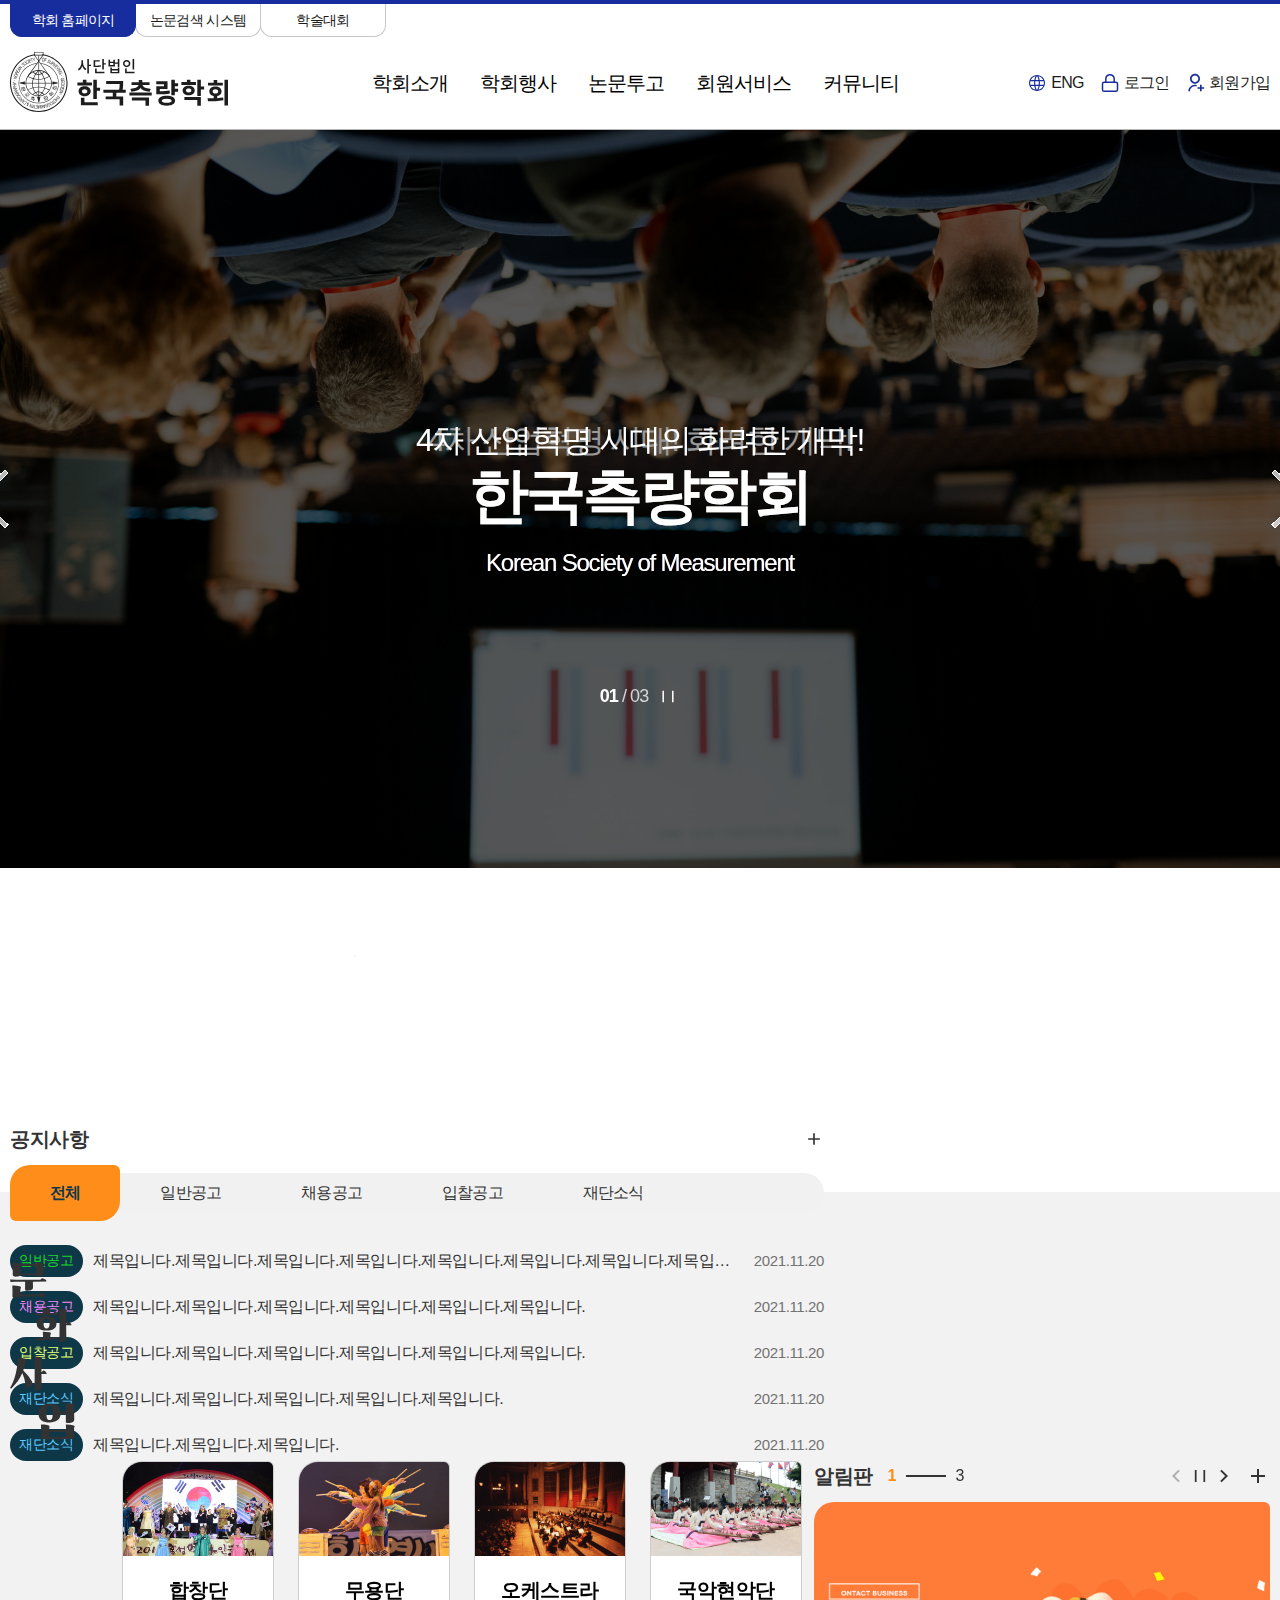
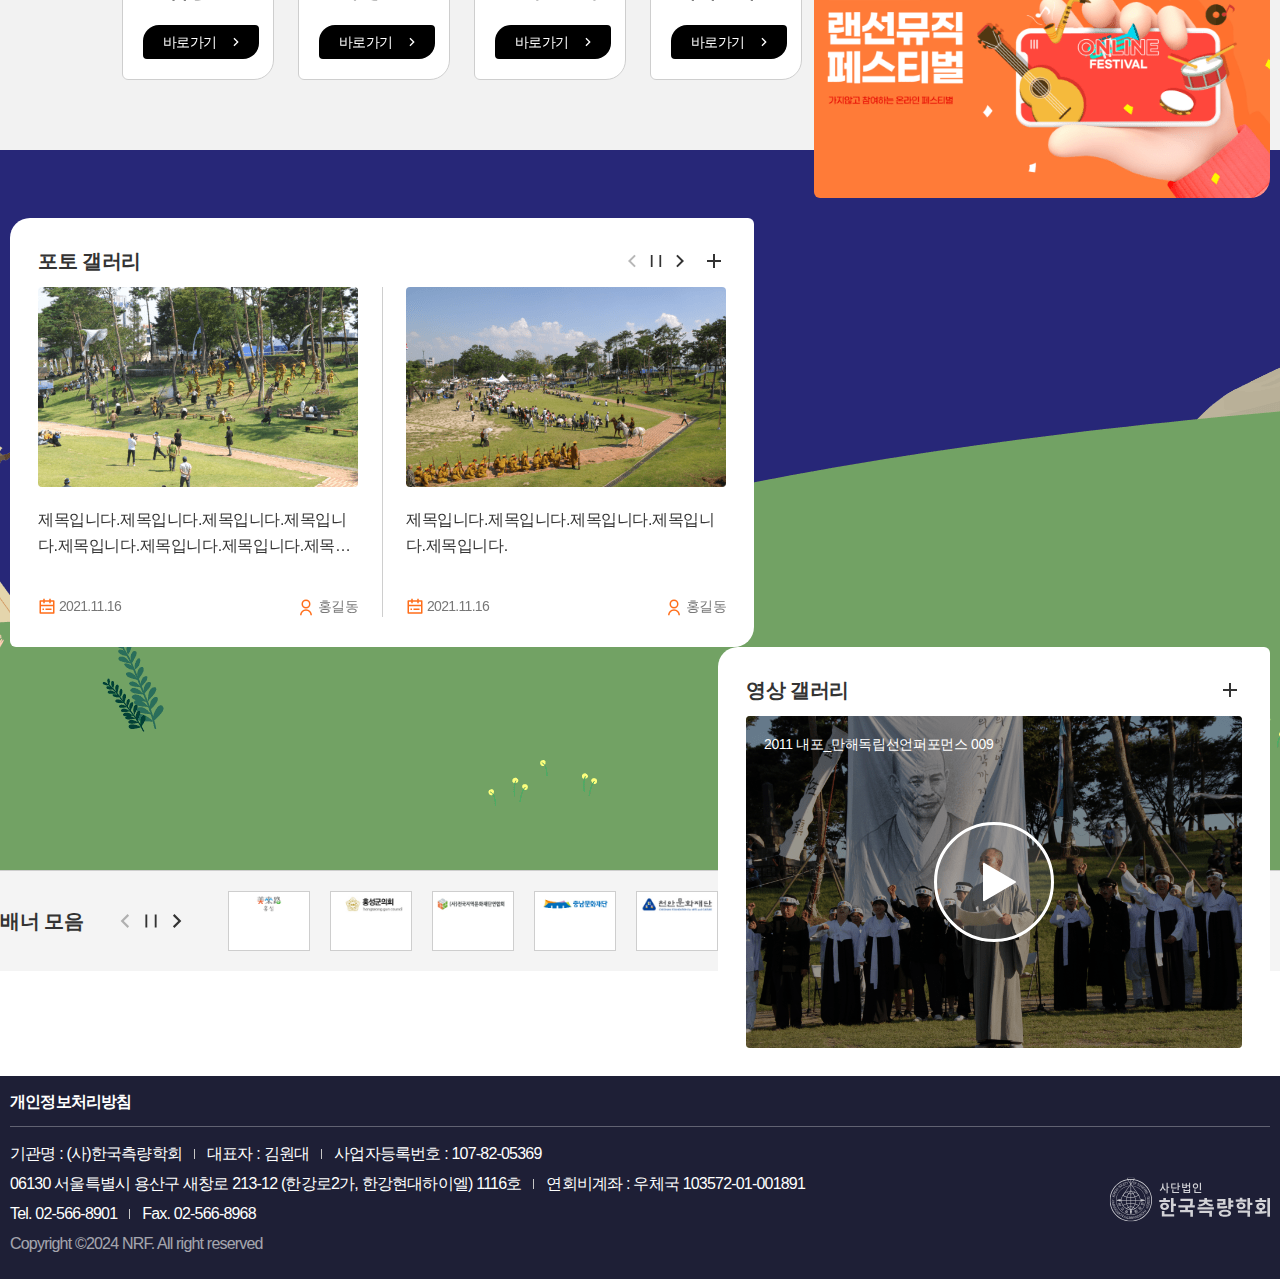
==== html/index.html @ 06ded58b "자택 업로드" ====
<!DOCTYPE html>
<html lang="ko">
  <head>
    <title>한국측량학회</title>
    <meta charset="UTF-8" />
    <meta name="viewport" content="width=device-width,initial-scale=1.0,minimum-scale=1.0,maximum-scale=1.0,user-scalable=yes" />
    <meta name="format-detection" content="telephone=no" />

    <link type="text/css" rel="stylesheet" href="../css/swiper.min.css" />
    <link type="text/css" rel="stylesheet" href="../css/style.css" />
    <!-- 공통 -->
    <link type="text/css" rel="stylesheet" href="../css/main.css" />

    <script src="../js/jquery-1.12.4.min.js"></script>
    <script src="../js/swiper.min.js"></script>
    <script src="../js/design.js"></script>
    <!-- 공통 -->
    <script src="../js/main.js"></script>
  </head>

  <body>
    <!-- 메인 공지팝업 -->
    <a href="#maNoticePop" data-tooltip="maNoticePop" aria-hidden="true" class="btn_view_pop">공지팝업 보기</a>
    <div class="main_notice_pop" id="maNoticePop" tabindex="0" data-tooltip-con="maNoticePop" data-focus="maNoticePop" data-focus-prev="maNoticePop-close">
      <!-- <div class="mask tooltip-close"></div> -->
      <div class="pop_con">
        <div class="img"><img src="../images/img_noimage.png" alt="이미지 없음" /></div>
        <div class="btns">
          <button class="btn_invisible"><span>오늘하루 보지 않기</span></button>
          <button class="btn_close tooltip-close" data-focus="maNoticePop-close" data-focus-next="maNoticePop"><span>닫기</span></button>
        </div>
      </div>
    </div>
    <script>
      $(function () {
        // $("[data-tooltip='maNoticePop']").click();

        $(".main_notice_pop .tooltip-close").on("click", function () {
          $(".btn_view_pop").remove(); //팝업 닫을시 class="btn_view_pop" 해당태그도 삭제
        });
      });
    </script>
    <!--// 메인 공지팝업 -->

    <!-- skip nav -->
    <div id="skip_nav">
      <ul>
        <li><a href="#container" onclick="document.getElementById('container').tabIndex = -1;document.getElementById('container').focus();return false;">본문 바로가기</a></li>
        <li><a href="#gnb" class="pc_allmenu" onclick="document.getElementById('gnb').tabIndex = -1;document.getElementById('gnb').focus();return false;">주메뉴 바로가기</a></li>
      </ul>
    </div>
    <!--// skip nav -->

    <div id="wrap">
      <!-- head -->
      <header id="header">
        <div class="head_top">
          <div class="inner_center">
            <ul class="head_family">
              <li><a href="#" class="active">학회 홈페이지</a></li>
              <li><a href="#">논문검색 시스템</a></li>
              <li><a href="#">학술대회</a></li>
            </ul>
          </div>
        </div>

        <div class="head_con">
          <div class="inner_center">
            <h1 class="logo"><a href="#">한국측량학회</a></h1>

            <div class="head_gnb">
              <ul class="gnb" id="gnb">
                <li>
                  <a href="#"><span>학회소개</span></a>
                  <div class="depth_box">
                    <div class="depth_tit">
                      <h2 class="tit">학회소개</h2>
                    </div>
                    <ul class="depth">
                      <li><a href="#">학회장 인사말</a></li>
                      <li><a href="#">설립취지</a></li>
                      <li><a href="#">역대회장</a></li>
                      <li><a href="#">학회연혁</a></li>
                      <li><a href="#">조직도</a></li>
                      <li><a href="#">임원안내</a></li>
                      <li><a href="#">학회정관</a></li>
                      <li><a href="#">CI소개</a></li>
                      <li><a href="#">사무국 안내</a></li>
                    </ul>
                  </div>
                </li>
                <li>
                  <a href="#"><span>학회행사</span></a>
                  <div class="depth_box">
                    <div class="depth_tit">
                      <h2 class="tit">학회행사</h2>
                    </div>
                    <ul class="depth">
                      <li><a href="#">학술대회(춘/추)</a></li>
                      <li><a href="#">국제학술대회</a></li>
                      <li><a href="#">캡스톤디자인</a></li>
                      <li><a href="#">심포지엄&워크숍</a></li>
                      <li><a href="#">학생직무체험</a></li>
                    </ul>
                  </div>
                </li>
                <li>
                  <a href="#"><span>논문투고</span></a>
                  <div class="depth_box">
                    <div class="depth_tit">
                      <h2 class="tit">논문투고</h2>
                    </div>
                    <ul class="depth">
                      <li><a href="#">한국측량학회지</a></li>
                      <li><a href="#">연구윤리규정위반신고</a></li>
                      <li><a href="#">투고/심사/윤리규정</a></li>
                      <li><a href="#">논문편집위원회</a></li>
                      <li><a href="#">양식자료실</a></li>
                      <li><a href="#">논문검색</a></li>
                    </ul>
                  </div>
                </li>
                <li>
                  <a href="#"><span>회원서비스</span></a>
                  <div class="depth_box">
                    <div class="depth_tit">
                      <h2 class="tit">회원서비스</h2>
                    </div>
                    <ul class="depth">
                      <li><a href="#">회원가입안내</a></li>
                      <li><a href="#">회원가입</a></li>
                      <li><a href="#">결제</a></li>
                    </ul>
                  </div>
                </li>
                <li>
                  <a href="#"><span>커뮤니티</span></a>
                  <div class="depth_box">
                    <div class="depth_tit">
                      <h2 class="tit">커뮤니티</h2>
                    </div>
                    <ul class="depth">
                      <li><a href="#">공지사항</a></li>
                      <li><a href="#">학회소식</a></li>
                      <li><a href="#">포토갤러리</a></li>
                      <li><a href="#">질문과 답변</a></li>
                      <li><a href="#">소식지</a></li>
                    </ul>
                  </div>
                </li>
              </ul>
            </div>

            <div class="util">
              <ul class="top_util">
                <li>
                  <a href="#"><span class="ico" style="background-image: url('../images/ico_util_lang.svg')"></span>ENG</a>
                </li>
                <li>
                  <a href="#"><span class="ico" style="background-image: url('../images/ico_util_login.svg')"></span>로그인</a>
                </li>
                <li>
                  <a href="#"><span class="ico" style="background-image: url('../images/ico_util_join.svg')"></span>회원가입</a>
                </li>
              </ul>
            </div>
          </div>
        </div>
      </header>
      <!--// head -->

      <!-- mobile head -->
      <header id="mHeader">
        <h1 class="m_logo"><a href="#">홍주문화관광재단</a></h1>
      </header>

      <button class="btn_allmenu" onclick="toggleAllMenu()">전체메뉴 열기/닫기</button>
      <div class="m_allmenu_wrap">
        <div class="m_allmenu_mask" onclick="toggleAllMenu()"></div>
        <div class="m_allmenu_cont">
          <div class="m_allmenu_head">
            <ul class="m_util">
              <li>
                <a href="#"><span class="ico" style="background-image: url('../images/ico_util_home.svg')"></span>홈</a>
              </li>
              <li><a href="#">사이트맵</a></li>
            </ul>
          </div>
          <div class="m_allmenu_login_join">
            <ul class="login_join">
              <li>
                <a href="#"><span class="ico" style="background-image: url('../images/m_ico_allmenu_login.svg')"></span>로그인</a>
              </li>
              <li>
                <a href="#"><span class="ico" style="background-image: url('../images/m_ico_allmenu_join.svg')"></span>회원가입</a>
              </li>
            </ul>
          </div>
          <div class="m_allmenu">
            <ul class="m_gnb">
              <li>
                <a href="javascript:;"><span>문화사업</span></a>
                <div class="depth_box">
                  <ul class="depth">
                    <li><a href="#">합창단</a></li>
                    <li><a href="#">무용단</a></li>
                    <li><a href="#">오케스트라</a></li>
                    <li><a href="#">국악현악단</a></li>
                  </ul>
                </div>
              </li>
              <li>
                <a href="javascript:;"><span>축제·행사</span></a>
                <div class="depth_box">
                  <ul class="depth">
                    <li><a href="#">홍성역사인물축제</a></li>
                    <li><a href="#">홍성한우 바비큐페스티벌</a></li>
                    <li><a href="#">전국케이팝 뮤직콘테스트</a></li>
                  </ul>
                </div>
              </li>
              <li>
                <a href="javascript:;"><span>아카이브</span></a>
                <div class="depth_box">
                  <ul class="depth">
                    <li><a href="#">포토갤러리</a></li>
                    <li><a href="#">영상갤러리</a></li>
                    <li><a href="#">자료실</a></li>
                  </ul>
                </div>
              </li>
              <li>
                <a href="javascript:;"><span>알림마당</span></a>
                <div class="depth_box">
                  <ul class="depth">
                    <li><a href="#">공지사항</a></li>
                    <li><a href="#">보도자료</a></li>
                    <li><a href="#">경영공시</a></li>
                  </ul>
                </div>
              </li>
              <li>
                <a href="javascript:;"><span>재단소개</span></a>
                <div class="depth_box">
                  <ul class="depth">
                    <li><a href="#">인사말</a></li>
                    <li><a href="#">비전 · 연혁</a></li>
                    <li><a href="#">CI소개</a></li>
                    <li><a href="#">임원소개</a></li>
                    <li><a href="#">조직도</a></li>
                    <li><a href="#">오시는길</a></li>
                  </ul>
                </div>
              </li>
            </ul>
          </div>
        </div>
      </div>
      <!--// mobile head -->

      <!-- container -->
      <div id="container">
        <div class="ma_visual_wrap">
          <div class="ma_visual">
            <div class="swiper-container">
              <ul class="swiper-wrapper">
                <li class="swiper-slide">
                  <a href="#" class="inbox">
                    <div class="visual_img" style="background-image: url(../images/main/visual01.jpg)"></div>
                    <div class="txt01">4차 산업혁명 시대의 화려한 개막!</div>
                    <div class="txt02">한국측량학회</div>
                    <div class="txt03">Korean Society of Measurement</div>
                  </a>
                </li>
                <li class="swiper-slide">
                  <a href="#" class="inbox">
                    <div class="visual_img" style="background-image: url(../images/main/visual02.jpg)"></div>
                    <div class="txt01">화려한 개막! 4차 산업혁명 시대</div>
                    <div class="txt02">한국측량학회</div>
                    <div class="txt03">Korean Society of Measurement</div>
                  </a>
                </li>
                <li class="swiper-slide">
                  <a href="#" class="inbox">
                    <div class="visual_img" style="background-image: url(../images/main/visual03.jpg)"></div>
                    <div class="txt01">4차 산업혁명 시대! 화려한 개막!</div>
                    <div class="txt02">한국측량학회</div>
                    <div class="txt03">Korean Society of Measurement</div>
                  </a>
                </li>
              </ul>
            </div>
            <button type="button" class="swiper-button-prev"></button>
            <button type="button" class="swiper-button-next"></button>
            <div class="swiper_ctrl">
                <button type="button" class="swiper-button-prev swp_btn"></button>
                <div class="swiper-pagination"></div>
                <button type="button" class="swiper-button-next swp_btn"></button>
                <button type="button" class="btn_stop_play">자동슬라이드 정지/시작</button>
              </div>
            </div>
          </div>
          <div class="ma_visual_menu">
            <ul>
              <li>
                <a href="#" class="inbox">
                  <span class="ico" style="background-image: url('../images/main/ico_visualmenu01.svg')"></span>
                  <span class="txt">증명서 발급</span>
                </a>
              </li>
              <li>
                <a href="#" class="inbox">
                  <span class="ico" style="background-image: url('../images/main/ico_visualmenu02.svg')"></span>
                  <span class="txt">논문투고 안내</span>
                </a>
              </li>
              <li>
                <a href="#" class="inbox">
                  <span class="ico" style="background-image: url('../images/main/ico_visualmenu03.svg')"></span>
                  <span class="txt">양식 자료실</span>
                </a>
              </li>
              <li>
                <a href="#" class="inbox">
                  <span class="ico" style="background-image: url('../images/main/ico_visualmenu04.svg')"></span>
                  <span class="txt">회원가입 안내</span>
                </a>
              </li>
              <li>
                <a href="#" class="inbox">
                  <span class="ico" style="background-image: url('../images/main/ico_visualmenu05.svg')"></span>
                  <span class="txt">오시는 길</span>
                </a>
              </li>
            </ul>
          </div>
        </div>

        <div class="ma_content">
          <!-- 공지사항, 알림판 -->
          <div class="ma_notice_txt_banner">
            <div class="inner_center">
              <div class="ma_notice_txt">
                <div class="in_head">
                  <h2 class="title">공지사항</h2>
                </div>
                <ul class="main_notice_tab">
                  <li class="active">
                    <h2><a href="#m_tab01">전체</a></h2>
                    <div id="m_tab01" class="in_cont">
                      <ul>
                        <li>
                          <em class="noti_type" style="color: #1cd628">일반공고</em>
                          <a href="#" class="tit">제목입니다.제목입니다.제목입니다.제목입니다.제목입니다.제목입니다.제목입니다.제목입니다.제목입니다.제목입니다.제목입니다.제목입니다.제목입니다.제목입니다.제목입니다.제목입니다.</a>
                          <span class="date">2021.11.20</span>
                        </li>
                        <li>
                          <em class="noti_type" style="color: #f387ff">채용공고</em>
                          <a href="#" class="tit">제목입니다.제목입니다.제목입니다.제목입니다.제목입니다.제목입니다.</a>
                          <span class="date">2021.11.20</span>
                        </li>
                        <li>
                          <em class="noti_type" style="color: #e4ff72">입찰공고</em>
                          <a href="#" class="tit">제목입니다.제목입니다.제목입니다.제목입니다.제목입니다.제목입니다.</a>
                          <span class="date">2021.11.20</span>
                        </li>
                        <li>
                          <em class="noti_type" style="color: #5ec8ff">재단소식</em>
                          <a href="#" class="tit">제목입니다.제목입니다.제목입니다.제목입니다.제목입니다.</a>
                          <span class="date">2021.11.20</span>
                        </li>
                        <li>
                          <em class="noti_type" style="color: #5ec8ff">재단소식</em>
                          <a href="#" class="tit">제목입니다.제목입니다.제목입니다.</a>
                          <span class="date">2021.11.20</span>
                        </li>
                      </ul>
                    </div>
                    <a href="#" class="btn_more">전체 더보기</a>
                  </li>
                  <li>
                    <h2><a href="#m_tab02">일반공고</a></h2>
                    <div id="m_tab02" class="in_cont">
                      <ul>
                        <li>
                          <em class="noti_type" style="color: #1cd628">일반공고</em>
                          <a href="#" class="tit">제목입니다.제목입니다.제목입니다.제목입니다.제목입니다.제목입니다.</a>
                          <span class="date">2021.11.20</span>
                        </li>
                        <li>
                          <em class="noti_type" style="color: #1cd628">일반공고</em>
                          <a href="#" class="tit">제목입니다.제목입니다.제목입니다.제목입니다.제목입니다.</a>
                          <span class="date">2021.11.20</span>
                        </li>
                        <li>
                          <em class="noti_type" style="color: #1cd628">일반공고</em>
                          <a href="#" class="tit">제목입니다.제목입니다.제목입니다.</a>
                          <span class="date">2021.11.20</span>
                        </li>
                        <li>
                          <em class="noti_type" style="color: #1cd628">일반공고</em>
                          <a href="#" class="tit">제목입니다.제목입니다.제목입니다.제목입니다.제목입니다.제목입니다.제목입니다.제목입니다.제목입니다.제목입니다.제목입니다.제목입니다.제목입니다.제목입니다.제목입니다.제목입니다.</a>
                          <span class="date">2021.11.20</span>
                        </li>
                        <li>
                          <em class="noti_type" style="color: #1cd628">일반공고</em>
                          <a href="#" class="tit">제목입니다.제목입니다.제목입니다.제목입니다.제목입니다.제목입니다.</a>
                          <span class="date">2021.11.20</span>
                        </li>
                      </ul>
                    </div>
                    <a href="#" class="btn_more">일반공고 더보기</a>
                  </li>
                  <li>
                    <h2><a href="#m_tab03">채용공고</a></h2>
                    <div id="m_tab03" class="in_cont">
                      <ul>
                        <li>
                          <em class="noti_type" style="color: #f387ff">채용공고</em>
                          <a href="#" class="tit">제목입니다.제목입니다.제목입니다.제목입니다.제목입니다.제목입니다.제목입니다.제목입니다.제목입니다.제목입니다.제목입니다.제목입니다.제목입니다.제목입니다.제목입니다.제목입니다.</a>
                          <span class="date">2021.11.20</span>
                        </li>
                        <li>
                          <em class="noti_type" style="color: #f387ff">채용공고</em>
                          <a href="#" class="tit">제목입니다.제목입니다.제목입니다.제목입니다.제목입니다.제목입니다.</a>
                          <span class="date">2021.11.20</span>
                        </li>
                        <li>
                          <em class="noti_type" style="color: #f387ff">채용공고</em>
                          <a href="#" class="tit">제목입니다.제목입니다.제목입니다.제목입니다.제목입니다.제목입니다.</a>
                          <span class="date">2021.11.20</span>
                        </li>
                        <li>
                          <em class="noti_type" style="color: #f387ff">채용공고</em>
                          <a href="#" class="tit">제목입니다.제목입니다.제목입니다.제목입니다.제목입니다.</a>
                          <span class="date">2021.11.20</span>
                        </li>
                        <li>
                          <em class="noti_type" style="color: #f387ff">채용공고</em>
                          <a href="#" class="tit">제목입니다.제목입니다.제목입니다.</a>
                          <span class="date">2021.11.20</span>
                        </li>
                      </ul>
                    </div>
                    <a href="#" class="btn_more">채용공고 더보기</a>
                  </li>
                  <li>
                    <h2><a href="#m_tab04">입찰공고</a></h2>
                    <div id="m_tab04" class="in_cont">
                      <ul>
                        <li>
                          <em class="noti_type" style="color: #e4ff72">입찰공고</em>
                          <a href="#" class="tit">제목입니다.제목입니다.제목입니다.제목입니다.제목입니다.</a>
                          <span class="date">2021.11.20</span>
                        </li>
                        <li>
                          <em class="noti_type" style="color: #e4ff72">입찰공고</em>
                          <a href="#" class="tit">제목입니다.제목입니다.제목입니다.</a>
                          <span class="date">2021.11.20</span>
                        </li>
                        <li>
                          <em class="noti_type" style="color: #e4ff72">입찰공고</em>
                          <a href="#" class="tit">제목입니다.제목입니다.제목입니다.제목입니다.제목입니다.제목입니다.제목입니다.제목입니다.제목입니다.제목입니다.제목입니다.제목입니다.제목입니다.제목입니다.제목입니다.제목입니다.</a>
                          <span class="date">2021.11.20</span>
                        </li>
                        <li>
                          <em class="noti_type" style="color: #e4ff72">입찰공고</em>
                          <a href="#" class="tit">제목입니다.제목입니다.제목입니다.제목입니다.제목입니다.제목입니다.</a>
                          <span class="date">2021.11.20</span>
                        </li>
                        <li>
                          <em class="noti_type" style="color: #e4ff72">입찰공고</em>
                          <a href="#" class="tit">제목입니다.제목입니다.제목입니다.제목입니다.제목입니다.제목입니다.</a>
                          <span class="date">2021.11.20</span>
                        </li>
                      </ul>
                    </div>
                    <a href="#" class="btn_more">입찰공고 더보기</a>
                  </li>
                  <li>
                    <h2><a href="#m_tab05">재단소식</a></h2>
                    <div id="m_tab05" class="in_cont">
                      <ul>
                        <li>
                          <em class="noti_type" style="color: #5ec8ff">재단소식</em>
                          <a href="#" class="tit">제목입니다.제목입니다.제목입니다.제목입니다.제목입니다.제목입니다.</a>
                          <span class="date">2021.11.20</span>
                        </li>
                        <li>
                          <em class="noti_type" style="color: #5ec8ff">재단소식</em>
                          <a href="#" class="tit">제목입니다.제목입니다.제목입니다.제목입니다.제목입니다.제목입니다.</a>
                          <span class="date">2021.11.20</span>
                        </li>
                        <li>
                          <em class="noti_type" style="color: #5ec8ff">재단소식</em>
                          <a href="#" class="tit">제목입니다.제목입니다.제목입니다.제목입니다.제목입니다.</a>
                          <span class="date">2021.11.20</span>
                        </li>
                        <li>
                          <em class="noti_type" style="color: #5ec8ff">재단소식</em>
                          <a href="#" class="tit">제목입니다.제목입니다.제목입니다.</a>
                          <span class="date">2021.11.20</span>
                        </li>
                        <li>
                          <em class="noti_type" style="color: #5ec8ff">재단소식</em>
                          <a href="#" class="tit">제목입니다.제목입니다.제목입니다.제목입니다.제목입니다.제목입니다.제목입니다.제목입니다.제목입니다.제목입니다.제목입니다.제목입니다.제목입니다.제목입니다.제목입니다.제목입니다.</a>
                          <span class="date">2021.11.20</span>
                        </li>
                      </ul>
                    </div>
                    <a href="#" class="btn_more">재단소식 더보기</a>
                  </li>
                </ul>
              </div>

              <div class="ma_notice_banner">
                <div class="in_head">
                  <h2 class="title">알림판</h2>
                  <div class="swiper-pagination"></div>
                  <div class="swiper_ctrl">
                    <button class="btn_stop_play">자동슬라이드 정지/시작</button>
                    <button class="swiper-button-prev">이전으로 슬라이드</button>
                    <button class="swiper-button-next">다음으로 슬라이드</button>
                  </div>
                </div>
                <div class="ma_notice_swiper">
                  <div class="swiper-container">
                    <ul class="swiper-wrapper">
                      <li class="swiper-slide">
                        <a href="#" class="inbox">
                          <div class="imgbox">
                            <div class="img" style="background-image: url('../images/main/img_notice_board01.png')">랜선뮤직 페스티벌, 가지않고 참여하는 온라인 페스티벌</div>
                          </div>
                        </a>
                      </li>
                      <li class="swiper-slide">
                        <a href="#" class="inbox">
                          <div class="imgbox">
                            <div class="img" style="background-image: url('../images/main/img_notice_board01.png')">랜선뮤직 페스티벌, 가지않고 참여하는 온라인 페스티벌</div>
                          </div>
                        </a>
                      </li>
                      <li class="swiper-slide">
                        <a href="#" class="inbox">
                          <div class="imgbox">
                            <div class="img" style="background-image: url('../images/main/img_notice_board01.png')">랜선뮤직 페스티벌, 가지않고 참여하는 온라인 페스티벌</div>
                          </div>
                        </a>
                      </li>
                    </ul>
                  </div>
                </div>
                <a href="#" class="btn_swiper_more">알림판 더보기</a>
              </div>
            </div>
          </div>
          <!--// 공지사항, 알림판 -->

          <!-- 문화사업 -->
          <div class="ma_business">
            <div class="inner_center">
              <h2 class="title">문화사업</h2>
              <div class="business_gallery">
                <ul>
                  <li>
                    <a href="#" class="inbox">
                      <div class="imgbox">
                        <div class="img" style="background-image: url('../images/main/img_business01.png')"></div>
                      </div>
                      <div class="txtbox">
                        <span class="tit">합창단</span>
                        <span class="btn_view">바로가기</span>
                      </div>
                    </a>
                  </li>
                  <li>
                    <a href="#" class="inbox">
                      <div class="imgbox">
                        <div class="img" style="background-image: url('../images/main/img_business02.png')"></div>
                      </div>
                      <div class="txtbox">
                        <span class="tit">무용단</span>
                        <span class="btn_view">바로가기</span>
                      </div>
                    </a>
                  </li>
                  <li>
                    <a href="#" class="inbox">
                      <div class="imgbox">
                        <div class="img" style="background-image: url('../images/main/img_business03.png')"></div>
                      </div>
                      <div class="txtbox">
                        <span class="tit">오케스트라</span>
                        <span class="btn_view">바로가기</span>
                      </div>
                    </a>
                  </li>
                  <li>
                    <a href="#" class="inbox">
                      <div class="imgbox">
                        <div class="img" style="background-image: url('../images/main/img_business04.png')"></div>
                      </div>
                      <div class="txtbox">
                        <span class="tit">국악현악단</span>
                        <span class="btn_view">바로가기</span>
                      </div>
                    </a>
                  </li>
                </ul>
              </div>
            </div>
          </div>
          <!--// 문화사업 -->

          <!-- 포토 갤러리, 영상 갤러리 -->
          <div class="ma_photo_video">
            <div class="inner_center">
              <div class="photo_gallery">
                <div class="in_head">
                  <h2 class="title">포토 갤러리</h2>
                  <div class="swiper-pagination"></div>
                  <div class="swiper_ctrl">
                    <button class="btn_stop_play">자동슬라이드 정지/시작</button>
                    <button class="swiper-button-prev">이전으로 슬라이드</button>
                    <button class="swiper-button-next">다음으로 슬라이드</button>
                  </div>
                </div>
                <div class="ma_photo_swiper">
                  <div class="swiper-container">
                    <ul class="swiper-wrapper">
                      <li class="swiper-slide">
                        <div class="inbox_group">
                          <a href="#" class="inbox">
                            <div class="imgbox">
                              <div class="img" style="background-image: url('../images/main/img_photo_gallery01.png')"></div>
                            </div>
                            <div class="txtbox">
                              <p class="tit">제목입니다.제목입니다.제목입니다.제목입니다.제목입니다.제목입니다.제목입니다.제목입니다.제목입니다.제목입니다.제목입니다.제목입니다.제목입니다.제목입니다.</p>
                              <span class="date">2021.11.16</span>
                              <span class="writer">홍길동</span>
                            </div>
                          </a>
                          <a href="#" class="inbox">
                            <div class="imgbox">
                              <div class="img" style="background-image: url('../images/main/img_photo_gallery02.png')"></div>
                            </div>
                            <div class="txtbox">
                              <p class="tit">제목입니다.제목입니다.제목입니다.제목입니다.제목입니다.</p>
                              <span class="date">2021.11.16</span>
                              <span class="writer">홍길동</span>
                            </div>
                          </a>
                        </div>
                      </li>
                      <li class="swiper-slide">
                        <div class="inbox_group">
                          <a href="#" class="inbox">
                            <div class="imgbox">
                              <div class="img" style="background-image: url('../images/main/img_photo_gallery01.png')"></div>
                            </div>
                            <div class="txtbox">
                              <p class="tit">제목입니다.제목입니다.제목입니다.제목입니다.제목입니다.제목입니다.제목입니다.제목입니다.제목입니다.제목입니다.제목입니다.제목입니다.제목입니다.제목입니다.</p>
                              <span class="date">2021.11.16</span>
                              <span class="writer">홍길동</span>
                            </div>
                          </a>
                          <a href="#" class="inbox">
                            <div class="imgbox">
                              <div class="img" style="background-image: url('../images/main/img_photo_gallery02.png')"></div>
                            </div>
                            <div class="txtbox">
                              <p class="tit">제목입니다.제목입니다.제목입니다.제목입니다.제목입니다.</p>
                              <span class="date">2021.11.16</span>
                              <span class="writer">홍길동</span>
                            </div>
                          </a>
                        </div>
                      </li>
                      <li class="swiper-slide">
                        <div class="inbox_group">
                          <a href="#" class="inbox">
                            <div class="imgbox">
                              <div class="img" style="background-image: url('../images/main/img_photo_gallery01.png')"></div>
                            </div>
                            <div class="txtbox">
                              <p class="tit">제목입니다.제목입니다.제목입니다.제목입니다.제목입니다.제목입니다.제목입니다.제목입니다.제목입니다.제목입니다.제목입니다.제목입니다.제목입니다.제목입니다.</p>
                              <span class="date">2021.11.16</span>
                              <span class="writer">홍길동</span>
                            </div>
                          </a>
                          <a href="#" class="inbox">
                            <div class="imgbox">
                              <div class="img" style="background-image: url('../images/main/img_photo_gallery02.png')"></div>
                            </div>
                            <div class="txtbox">
                              <p class="tit">제목입니다.제목입니다.제목입니다.제목입니다.제목입니다.</p>
                              <span class="date">2021.11.16</span>
                              <span class="writer">홍길동</span>
                            </div>
                          </a>
                        </div>
                      </li>
                    </ul>
                  </div>
                </div>
                <a href="#" class="btn_swiper_more">포토 갤러리 더보기</a>
              </div>

              <div class="video_gallery">
                <div class="in_head">
                  <h2 class="title">영상 갤러리</h2>
                </div>
                <div class="ma_video">
                  <a href="#" class="inbox" title="동영상보기">
                    <div class="imgbox">
                      <div class="img" style="background-image: url('../images/main/img_video_gallery01.png')"></div>
                    </div>
                    <div class="txtbox">
                      <p class="tit">2011 내포_만해독립선언퍼포먼스 009</p>
                    </div>
                  </a>
                </div>
                <a href="#" class="btn_swiper_more">영상 갤러리 더보기</a>
              </div>
            </div>
          </div>
          <!--// 포토 갤러리, 영상 갤러리 -->

          <!-- 배너 모음 -->
          <div class="foot_banners_wrap">
            <div class="foot_banners">
              <div class="swiper-ctrl">
                <h2 class="title">배너 모음</h2>
                <button class="btn_stop_play">자동슬라이드 정지/시작</button>
                <button class="swiper-button-prev">이전으로 슬라이드</button>
                <button class="swiper-button-next">다음으로 슬라이드</button>
              </div>
              <div class="swiper-container">
                <ul class="swiper-wrapper">
                  <li class="swiper-slide">
                    <a href="#" target="_blank" title="새창으로 열기"><img src="../images/main/ma_footbanner01.png" alt="홍성미래로" /></a>
                  </li>
                  <li class="swiper-slide">
                    <a href="#" target="_blank" title="새창으로 열기"><img src="../images/main/ma_footbanner02.png" alt="홍성군의회" /></a>
                  </li>
                  <li class="swiper-slide">
                    <a href="#" target="_blank" title="새창으로 열기"><img src="../images/main/ma_footbanner03.png" alt="전국지역문화재단연합회" /></a>
                  </li>
                  <li class="swiper-slide">
                    <a href="#" target="_blank" title="새창으로 열기"><img src="../images/main/ma_footbanner04.png" alt="충남문화재단" /></a>
                  </li>
                  <li class="swiper-slide">
                    <a href="#" target="_blank" title="새창으로 열기"><img src="../images/main/ma_footbanner05.png" alt="천안문화재단" /></a>
                  </li>
                  <li class="swiper-slide">
                    <a href="#" target="_blank" title="새창으로 열기"><img src="../images/main/ma_footbanner01.png" alt="홍성미래로" /></a>
                  </li>
                  <li class="swiper-slide">
                    <a href="#" target="_blank" title="새창으로 열기"><img src="../images/main/ma_footbanner02.png" alt="홍성군의회" /></a>
                  </li>
                  <li class="swiper-slide">
                    <a href="#" target="_blank" title="새창으로 열기"><img src="../images/main/ma_footbanner03.png" alt="전국지역문화재단연합회" /></a>
                  </li>
                  <li class="swiper-slide">
                    <a href="#" target="_blank" title="새창으로 열기"><img src="../images/main/ma_footbanner04.png" alt="충남문화재단" /></a>
                  </li>
                  <li class="swiper-slide">
                    <a href="#" target="_blank" title="새창으로 열기"><img src="../images/main/ma_footbanner05.png" alt="천안문화재단" /></a>
                  </li>
                  <li class="swiper-slide">
                    <a href="#" target="_blank" title="새창으로 열기"><img src="../images/main/ma_footbanner01.png" alt="홍성미래로" /></a>
                  </li>
                  <li class="swiper-slide">
                    <a href="#" target="_blank" title="새창으로 열기"><img src="../images/main/ma_footbanner02.png" alt="홍성군의회" /></a>
                  </li>
                  <li class="swiper-slide">
                    <a href="#" target="_blank" title="새창으로 열기"><img src="../images/main/ma_footbanner03.png" alt="전국지역문화재단연합회" /></a>
                  </li>
                  <li class="swiper-slide">
                    <a href="#" target="_blank" title="새창으로 열기"><img src="../images/main/ma_footbanner04.png" alt="충남문화재단" /></a>
                  </li>
                  <li class="swiper-slide">
                    <a href="#" target="_blank" title="새창으로 열기"><img src="../images/main/ma_footbanner05.png" alt="천안문화재단" /></a>
                  </li>
                </ul>
              </div>
            </div>
          </div>
          <!--// 배너 모음 -->
        </div>
        <!-- ma_content -->
      </div>
      <!--// container -->

      <!-- foot -->
      <footer id="footer">
        <div class="foot_link_wrap">
          <div class="inner_center">
            <ul class="foot_link">
              <li><a href="#" class="active">개인정보처리방침</a></li>
            </ul>
          </div>
        </div>

        <div class="foot_address">
          <div class="inner_center">
            <a href="#" class="foot_logo">홍주문화관광재단</a>
            <div class="txt_box">
              <p class="txt">
                기관명 : (사)한국측량학회<i class="ico_line"></i>대표자 : 김원대<i class="ico_line mobile_br"></i>사업자등록번호 : 107-82-05369<br />
                06130 서울특별시 용산구 새창로 213-12 (한강로2가, 한강현대하이엘) 1116호<i class="ico_line mobile_br"></i>연회비계좌 : 우체국 103572-01-001891<br />
                Tel. 02-566-8901<i class="ico_line"></i>Fax. 02-566-8968
              </p>
              <p class="copyright">Copyright ©2024 NRF. All right reserved</p>
            </div>
          </div>
        </div>
      </footer>
      <!--// foot end -->
    </div>
  </body>
</html>
---- css/style.css ----
@charset "utf-8";

/*
 ★ Coding By DumiCode
 ★ homepage: http://www.dumicode.com
*/

/* font */
/* @import url('https://fonts.googleapis.com/css2?family=Roboto:wght@300;400;500;700;900&display=swap'); */
@import url("fonts/NotoSansKR/NotoSansKR.css");

/* default set */
@import url("base.css");

/* common */
@import url("common.css");
---- css/main.css ----
@charset "utf-8";

/* pc */

.ma_visual {
  position: relative;
}
.ma_visual .inbox {
  display: flex;
  flex-direction: column;
  justify-content: center;
  align-items: center;
  position: relative;
  height: 738px;
  color: #fff;
  text-align: center;
}
.ma_visual .inbox .visual_img {
  position: absolute;
  top: 0;
  right: 0;
  bottom: 0;
  left: 0;
  background-repeat: no-repeat;
  background-position: center;
  background-size: cover;
}
.ma_visual .inbox .visual_img::before {
  content: "";
  position: absolute;
  top: 0;
  right: 0;
  bottom: 0;
  left: 0;
  background-color: rgba(0, 0, 0, 0.4);
}
.ma_visual .inbox .txt01 {
  position: relative;
  font-size: 32px;
  line-height: 39px;
  font-weight: 500;
}
.ma_visual .inbox .txt02 {
  position: relative;
  font-size: 60px;
  line-height: 72px;
  font-weight: 700;
}
.ma_visual .inbox .txt03 {
  position: relative;
  margin-top: 16px;
  font-size: 24px;
  line-height: 29px;
  font-weight: 500;
}
.ma_visual .swiper-button-prev {
  position: absolute;
  top: 50%;
  left: 50%;
  width: 102px;
  height: 102px;
  margin: 0 0 0 -700px;
  border: none;
  background: url(../images/main/btn_visual_prev.svg) no-repeat center/contain;
  transform: translateY(-50%);
}
.ma_visual .swiper-button-next {
  position: absolute;
  top: 50%;
  right: 50%;
  width: 102px;
  height: 102px;
  margin: 0 -700px 0 0;
  border: none;
  background: url(../images/main/btn_visual_next.svg) no-repeat center/contain;
  transform: translateY(-50%);
}
.ma_visual .swiper_ctrl {
  display: flex;
  justify-content: center;
  position: absolute;
  right: 0;
  bottom: 160px;
  left: 0;
	z-index: 1;
}
.ma_visual .swiper_ctrl .swp_btn {
  display: none;
}
.ma_visual .swiper_ctrl .swiper-pagination {
  display: flex;
	align-items: center;
  position: static;
  width: auto;
	height: 24px;
}
.ma_visual .swiper_ctrl .swiper-pagination * {
  color: #d4d4d4;
  font-size: 18px;
  line-height: 24px;
  font-weight: 400;
}
.ma_visual .swiper_ctrl .swiper-pagination .current {
  color: #fff;
  font-weight: 700;
}
.ma_visual .swiper_ctrl .swiper-pagination .slash {
  margin: 0 4px;
}
.ma_visual .swiper_ctrl .btn_stop_play {
	position: relative;
  width: 24px;
	height: 24px;
	margin-left: 8px;
	border: none;
	background: url(../images/main/btn_visual_stop.svg) no-repeat center/contain;
	text-indent: -9999px;
	overflow: hidden;
}
.ma_visual .swiper_ctrl .btn_stop_play.stop {
	background-image: url(../images/main/btn_visual_play.svg);
}

.ma_visual_menu ul {
  display: flex;
  justify-content: center;
  margin-top: 68px;
}
.ma_visual_menu li {
  margin: 0 18px;
}
.ma_visual_menu li .inbox {
  display: block;
  width: 120px;
  height: 120px;
  border: 1px solid #ffffff;
  border-radius: 20px 6px 20px 6px;
  text-align: center;
}
.ma_visual_menu li .inbox:focus,
.ma_visual_menu li .inbox:hover {
  background-color: rgba(255, 255, 255, 0.1);
}
.ma_visual_menu li .inbox .ico {
  display: block;
  width: 54px;
  height: 54px;
  margin: 18px auto 0;
  background-repeat: no-repeat;
  background-position: center center;
  background-size: 100%;
}
.ma_visual_menu li .inbox .txt {
  display: block;
  margin-top: 4px;
  color: #fff;
  font-size: 16px;
  line-height: 24px;
  font-weight: 700;
  letter-spacing: -0.4px;
  text-align: center;
}

.ma_content {
}

.ma_notice_txt_banner {
  padding: 68px 0;
}
.ma_notice_txt_banner .in_head {
  position: relative;
  height: 30px;
  line-height: 30px;
}
.ma_notice_txt_banner .in_head:after {
  content: "";
  display: block;
  clear: both;
}
.ma_notice_txt_banner .in_head .title {
  float: left;
  color: #333;
  font-size: 20px;
  line-height: 30px;
  font-weight: 700;
  letter-spacing: -0.5px;
}
.ma_notice_txt_banner .in_head .swiper-pagination {
  float: left;
  position: static;
  width: auto;
  margin-left: 15px;
}
.ma_notice_txt_banner .in_head .swiper-pagination .current {
  color: #ff8d1a;
  font-size: 16px;
  font-weight: 700;
}
.ma_notice_txt_banner .in_head .swiper-pagination .line {
  display: inline-block;
  width: 40px;
  height: 2px;
  margin: 14px 10px;
  background: #333;
  vertical-align: top;
  text-indent: -999px;
  overflow: hidden;
}
.ma_notice_txt_banner .in_head .swiper-pagination .total {
  color: #333;
  font-size: 16px;
  font-weight: 400;
}
.ma_notice_txt_banner .in_head .swiper_ctrl {
  float: right;
  position: relative;
  padding: 3px 0;
  margin-right: 34px;
}
.ma_notice_txt_banner .in_head .swiper_ctrl .swiper-button-prev {
  position: static;
  float: left;
  width: 24px;
  height: 24px;
  margin: 0;
  border: none;
  background: url("../images/btn_swiper_prev_black.svg") no-repeat center center;
  background-size: 100%;
  text-indent: -999px;
  overflow: hidden;
  vertical-align: top;
}
.ma_notice_txt_banner .in_head .swiper_ctrl .swiper-button-next {
  position: static;
  float: left;
  width: 24px;
  height: 24px;
  margin: 0 0 0 24px;
  border: none;
  background: url("../images/btn_swiper_next_black.svg") no-repeat center center;
  background-size: 100%;
  text-indent: -999px;
  overflow: hidden;
  vertical-align: top;
}
.ma_notice_txt_banner .in_head .swiper_ctrl .btn_stop_play {
  position: absolute;
  top: 3px;
  left: 24px;
  width: 24px;
  height: 24px;
  border: none;
  background: url("../images/btn_swiper_pause_black.svg") no-repeat center center;
  background-size: 100%;
  text-indent: -999px;
  overflow: hidden;
  vertical-align: top;
}
.ma_notice_txt_banner .in_head .swiper_ctrl .btn_stop_play.stop {
  background-image: url("../images/btn_swiper_play_black.svg");
}

.ma_notice_txt {
  float: left;
  position: relative;
  width: 814px;
  height: 337px;
}
.main_notice_tab {
  height: 40px;
  margin-top: 19px;
  border-radius: 20px;
  background: #f1f1f1;
}
.main_notice_tab:after {
  content: "";
  display: block;
  clear: both;
}
.main_notice_tab > li {
  float: left;
}
.main_notice_tab > li h2 a {
  display: block;
  position: relative;
  padding: 0 40px;
  color: #333;
  font-size: 16px;
  line-height: 40px;
  font-weight: 500;
}
.main_notice_tab > li.active h2 a {
  height: 56px;
  margin-top: -8px;
  border-radius: 20px 6px 20px 6px;
  background: #ff8d1a;
  color: #0e3848;
  line-height: 56px;
  font-weight: 700;
  z-index: 2;
}
.main_notice_tab > li .in_cont {
  position: absolute;
  width: 1px;
  height: 1px;
  margin-top: -1px;
  opacity: 0.01%;
  text-indent: -9999px;
  overflow: hidden;
}
.main_notice_tab > li.active .in_cont {
  top: 89px;
  left: 0;
  right: 0;
  width: auto;
  height: 248px;
  padding: 0;
  margin: 0;
  opacity: 1;
  text-indent: 0;
  overflow: visible;
}
.main_notice_tab > li .btn_more {
  position: absolute;
  width: 1px;
  height: 1px;
  margin-top: -1px;
  opacity: 0.01;
  text-indent: -999px;
  overflow: hidden;
}
.main_notice_tab > li.active .btn_more {
  top: 5px;
  right: 0;
  width: 20px;
  height: 20px;
  margin: 0;
  border: none;
  background: url("../images/ico_s_plus_black.svg") no-repeat center center;
  background-size: 100%;
  opacity: 1;
}
.main_notice_tab > li ul {
  padding-top: 18px;
}
.main_notice_tab > li ul li {
  position: relative;
  margin-top: 14px;
  padding: 0 86px 0 83px;
}
.main_notice_tab > li ul li .noti_type {
  position: absolute;
  top: 0;
  left: 0;
  width: 73px;
  height: 32px;
  border-radius: 16px;
  background: #0e3848;
  font-size: 14px;
  line-height: 30px;
  font-weight: 500;
  letter-spacing: -0.35px;
  text-align: center;
}
.main_notice_tab > li ul li a {
  display: inline-block;
  max-width: 100%;
  color: #333;
  font-size: 16px;
  line-height: 32px;
  font-weight: 400;
  letter-spacing: -0.4px;
  vertical-align: top;
  overflow: hidden;
  text-overflow: ellipsis;
  white-space: nowrap;
}
.main_notice_tab > li ul li .date {
  position: absolute;
  top: 0;
  right: 0;
  color: #727272;
  font-size: 15px;
  line-height: 32px;
  font-weight: 400;
  letter-spacing: -0.38px;
}
.main_notice_tab > li ul li a:hover,
.main_notice_tab > li ul li a:focus,
.main_notice_tab > li ul li a:hover + .date,
.main_notice_tab > li ul li a:focus + .date {
  text-decoration: underline;
}

.ma_notice_banner {
  float: right;
  position: relative;
  width: 456px;
}
.ma_notice_banner .btn_swiper_more {
  position: absolute;
  top: 3px;
  right: 0;
  width: 24px;
  height: 24px;
  border: none;
  background: url("../images/btn_swiper_more_black.svg") no-repeat center center;
  background-size: 100%;
  text-indent: -9999px;
  overflow: hidden;
}
.ma_notice_swiper {
  margin-top: 11px;
}
.ma_notice_swiper .inbox {
  display: block;
  outline: none;
}
.ma_notice_swiper .inbox:focus:after {
  content: "";
  position: absolute;
  top: 0;
  right: 0;
  bottom: 0;
  left: 0;
  border: 2px solid #000;
  border-radius: 20px 6px 20px 6px;
}
.ma_notice_swiper .inbox .imgbox {
  display: block;
  position: relative;
  width: 100%;
  height: 1px;
  padding-bottom: 64.91%;
  border-radius: 20px 6px 20px 6px;
  overflow: hidden;
}
.ma_notice_swiper .inbox .imgbox .img {
  position: absolute;
  top: 0;
  right: 0;
  bottom: 0;
  left: 0;
  background-repeat: no-repeat;
  background-position: center center;
  background-size: cover;
  text-indent: -9999px;
  overflow: hidden;
}

.ma_business {
  padding: 70px 0;
  background: url("../images/main/bg_business.svg") no-repeat center bottom #f2f2f2;
}
.ma_business .title {
  position: absolute;
  top: 0;
  left: 10px;
  width: 65px;
  height: 177px;
  background: url("../images/main/tit_business.svg") no-repeat 0 0;
  background-size: 100%;
  text-indent: -9999px;
  overflow: hidden;
}
.business_gallery {
  padding-left: 100px;
}
.business_gallery ul {
  display: flex;
  margin: 0 -12px;
}
.business_gallery ul li {
  width: 25%;
  padding: 0 12px;
}
.business_gallery ul li .inbox {
  display: block;
  height: 100%;
  border: 1px solid #cecece;
  border-radius: 20px 6px 20px 6px;
  background: #fff;
  overflow: hidden;
  transition: 0.3s;
}
.business_gallery ul li .inbox .imgbox {
  display: block;
  position: relative;
  width: 100%;
  height: 0;
  padding-bottom: 62.71%;
  overflow: hidden;
}
.business_gallery ul li .inbox .imgbox .img {
  position: absolute;
  top: 0;
  right: 0;
  bottom: 0;
  left: 0;
  background-repeat: no-repeat;
  background-position: center center;
  background-size: cover;
  text-indent: -9999px;
  overflow: hidden;
  transition: 0.3s;
}
.business_gallery ul li .inbox .txtbox {
  display: block;
  padding: 20px;
  text-align: center;
}
.business_gallery ul li .inbox .txtbox .tit {
  display: block;
  color: #000;
  font-size: 20px;
  line-height: 29px;
  font-weight: 700;
  letter-spacing: -0.5px;
  transition: 0.3s;
}
.business_gallery ul li .inbox .txtbox .btn_view {
  display: block;
  width: 116px;
  height: 34px;
  padding-left: 20px;
  margin: 20px auto 0;
  border-radius: 16px 4px 16px 4px;
  background: url("../images/ico_arrow_right_white.svg") no-repeat right 15px center #000;
  background-size: 16px;
  color: #fff;
  font-size: 14px;
  line-height: 34px;
  font-weight: 400;
  text-align: left;
  transition: 0.3s;
}
.business_gallery ul li .inbox:hover,
.business_gallery ul li .inbox:focus {
  border-color: #135ecf;
  box-shadow: 0 3px 8px 0 rgba(0, 0, 0, 0.1);
}
.business_gallery ul li .inbox:hover .imgbox .img,
.business_gallery ul li .inbox:focus .imgbox .img {
  transform: scale(1.1);
}
.business_gallery ul li .inbox:hover .txtbox .tit,
.business_gallery ul li .inbox:focus .txtbox .tit {
  text-decoration: underline;
}
.business_gallery ul li .inbox:hover .txtbox .btn_view,
.business_gallery ul li .inbox:focus .txtbox .btn_view {
  background-color: #135ecf;
}

.ma_photo_video {
  height: 720px;
  padding-top: 68px;
  background: url("../images/main/bg_gallery_section.png") no-repeat center center;
  background-size: cover;
}
.ma_photo_video .in_head {
  position: relative;
  height: 30px;
  line-height: 30px;
}
.ma_photo_video .in_head:after {
  content: "";
  display: block;
  clear: both;
}
.ma_photo_video .in_head .title {
  float: left;
  color: #333;
  font-size: 20px;
  line-height: 30px;
  font-weight: 700;
  letter-spacing: -0.5px;
}
.ma_photo_video .in_head .swiper-pagination {
  float: left;
}
.ma_photo_video .in_head .swiper_ctrl {
  float: right;
  position: relative;
  padding: 3px 0;
  margin-right: 34px;
}
.ma_photo_video .in_head .swiper_ctrl .swiper-button-prev {
  position: static;
  float: left;
  width: 24px;
  height: 24px;
  margin: 0;
  border: none;
  background: url("../images/btn_swiper_prev_black.svg") no-repeat center center;
  background-size: 100%;
  text-indent: -999px;
  overflow: hidden;
  vertical-align: top;
}
.ma_photo_video .in_head .swiper_ctrl .swiper-button-next {
  position: static;
  float: left;
  width: 24px;
  height: 24px;
  margin: 0 0 0 24px;
  border: none;
  background: url("../images/btn_swiper_next_black.svg") no-repeat center center;
  background-size: 100%;
  text-indent: -999px;
  overflow: hidden;
  vertical-align: top;
}
.ma_photo_video .in_head .swiper_ctrl .btn_stop_play {
  position: absolute;
  top: 3px;
  left: 24px;
  width: 24px;
  height: 24px;
  border: none;
  background: url("../images/btn_swiper_pause_black.svg") no-repeat center center;
  background-size: 100%;
  text-indent: -999px;
  overflow: hidden;
  vertical-align: top;
}
.ma_photo_video .in_head .swiper_ctrl .btn_stop_play.stop {
  background-image: url("../images/btn_swiper_play_black.svg");
}
.ma_photo_video .btn_swiper_more {
  position: absolute;
  top: 31px;
  right: 28px;
  width: 24px;
  height: 24px;
  border: none;
  background: url("../images/btn_swiper_more_black.svg") no-repeat center center;
  background-size: 100%;
  text-indent: -9999px;
  overflow: hidden;
}

.ma_photo_video .photo_gallery {
  float: left;
  position: relative;
  width: 744px;
  height: 429px;
  padding: 28px;
  border-radius: 20px 6px 20px 6px;
  background: #fff;
}
.ma_photo_video .ma_photo_swiper {
  padding-top: 9px;
  margin: 0 -24px;
}
.ma_photo_video .ma_photo_swiper .swiper-container {
  padding: 2px 0;
}
.ma_photo_video .ma_photo_swiper .inbox_group {
  display: flex;
  position: relative;
}
.ma_photo_video .ma_photo_swiper .inbox_group:before {
  content: "";
  position: absolute;
  top: 0;
  left: 50%;
  width: 1px;
  height: 100%;
  background: #cecece;
}
.ma_photo_video .ma_photo_swiper .inbox_group .inbox {
  display: block;
  flex: 1;
  position: relative;
  margin: 0 24px;
}
.ma_photo_video .ma_photo_swiper .inbox_group .inbox .imgbox {
  display: block;
  position: relative;
  width: 100%;
  height: 0;
  padding-bottom: 62.5%;
  border-radius: 4px;
  overflow: hidden;
}
.ma_photo_video .ma_photo_swiper .inbox_group .inbox .imgbox .img {
  position: absolute;
  top: 0;
  right: 0;
  bottom: 0;
  left: 0;
  background-repeat: no-repeat;
  background-position: center center;
  background-size: cover;
  text-indent: -9999px;
  overflow: hidden;
  transition: 0.3s;
}
.ma_photo_video .ma_photo_swiper .inbox_group .inbox:hover .imgbox .img,
.ma_photo_video .ma_photo_swiper .inbox_group .inbox:focus .imgbox .img {
  transform: scale(1.1);
}
.ma_photo_video .ma_photo_swiper .inbox_group .inbox .txtbox {
  position: relative;
  height: 130px;
  padding-top: 20px;
}
.ma_photo_video .ma_photo_swiper .inbox_group .inbox .txtbox .tit {
  display: block;
  position: relative;
  height: 52px;
  color: #333;
  font-size: 16px;
  line-height: 26px;
  font-weight: 500;
  letter-spacing: -0.4px;
  word-break: normal;
  display: -webkit-box;
  -webkit-box-orient: vertical;
  -webkit-line-clamp: 2;
  overflow: hidden;
}
.ma_photo_video .ma_photo_swiper .inbox_group .inbox .txtbox .tit:after {
  display: none;
  display: block\0;
  content: "";
  position: absolute;
  bottom: 0;
  right: 0;
  height: 26px;
  padding-left: 45px;
  background: -webkit-linear-gradient(left, rgba(255, 255, 255, 0.1), rgba(255, 255, 255, 0.95) 55%);
  background: -o-linear-gradient(right, rgba(255, 255, 255, 0.1), rgba(255, 255, 255, 0.95) 55%);
  background: -moz-linear-gradient(right, rgba(255, 255, 255, 0.1), rgba(255, 255, 255, 0.95) 55%);
  background: linear-gradient(to right, rgba(255, 255, 255, 0.1), rgba(255, 255, 255, 0.95) 55%);
}
.ma_photo_video .ma_photo_swiper .inbox_group .inbox .txtbox .date {
  position: absolute;
  bottom: 0;
  left: 0;
  height: 20px;
  padding-left: 21px;
  background: url("../images/ico_orange_date.svg") no-repeat 0 center;
  background-size: 18px;
  color: #777;
  font-size: 14px;
  line-height: 18px;
  font-weight: 400;
  letter-spacing: -0.7px;
}
.ma_photo_video .ma_photo_swiper .inbox_group .inbox .txtbox .writer {
  position: absolute;
  bottom: 0;
  right: 0;
  height: 20px;
  padding-left: 21px;
  background: url("../images/ico_orange_writer.svg") no-repeat 0 center;
  background-size: 18px;
  color: #777;
  font-size: 14px;
  line-height: 18px;
  font-weight: 400;
  letter-spacing: -0.7px;
}

.ma_photo_video .video_gallery {
  float: right;
  position: relative;
  width: 552px;
  height: 429px;
  padding: 28px;
  border-radius: 20px 6px 20px 6px;
  background: #fff;
}
.ma_photo_video .ma_video {
  margin-top: 11px;
}
.ma_photo_video .ma_video .inbox {
  display: block;
  position: relative;
}
.ma_photo_video .ma_video .inbox .imgbox {
  display: block;
  position: relative;
  width: 100%;
  height: 0;
  padding-bottom: 66.93%;
  border-radius: 4px;
  overflow: hidden;
}
.ma_photo_video .ma_video .inbox .imgbox .img {
  position: absolute;
  top: 0;
  right: 0;
  bottom: 0;
  left: 0;
  background-repeat: no-repeat;
  background-position: center center;
  background-size: cover;
  text-indent: -9999px;
  overflow: hidden;
  transition: 0.3s;
}
.ma_photo_video .ma_video .inbox:hover .imgbox .img,
.ma_photo_video .ma_video .inbox:focus .imgbox .img {
  transform: scale(1.1);
}
.ma_photo_video .ma_video .inbox .imgbox:after {
  content: "";
  position: absolute;
  top: 0;
  right: 0;
  bottom: 0;
  left: 0;
  background: url("../images/btn_big_play_white.svg") no-repeat center center rgba(0, 0, 0, 0.4);
  background-size: 120px;
}
.ma_photo_video .ma_video .inbox .txtbox .tit {
  position: absolute;
  top: 0;
  left: 0;
  right: 0;
  padding: 18px;
  color: #fff;
  font-size: 14px;
  line-height: 20px;
  font-weight: 400;
  letter-spacing: -0.35px;
}

.foot_banners_wrap {
  padding: 20px 0;
  border-top: 1px solid #cecece;
  background: #f4f4f4;
}
.foot_banners {
  position: relative;
  max-width: 1320px;
  padding-left: 208px;
  margin: 0 auto;
}
.foot_banners .swiper-ctrl {
  position: absolute;
  top: 50%;
  left: 0;
  width: 192px;
  margin-top: -13px;
}
.foot_banners .swiper-ctrl .title {
  float: left;
  width: 112px;
  color: #333;
  font-size: 20px;
  line-height: 26px;
  font-weight: 700;
  letter-spacing: -0.5px;
}
.foot_banners .swiper-ctrl .swiper-button-prev {
  position: static;
  float: left;
  width: 26px;
  height: 26px;
  margin: 0;
  border: none;
  background: url("../images/btn_swiper_prev_black.svg") no-repeat center center;
  background-size: 100%;
  text-indent: -999px;
  overflow: hidden;
  vertical-align: top;
}
.foot_banners .swiper-ctrl .swiper-button-next {
  position: static;
  float: left;
  width: 26px;
  height: 26px;
  margin: 0 0 0 26px;
  border: none;
  background: url("../images/btn_swiper_next_black.svg") no-repeat center center;
  background-size: 100%;
  text-indent: -999px;
  overflow: hidden;
  vertical-align: top;
}
.foot_banners .swiper-ctrl .btn_stop_play {
  position: absolute;
  top: 0;
  left: 138px;
  width: 26px;
  height: 26px;
  border: none;
  background: url("../images/btn_swiper_pause_black.svg") no-repeat center center;
  background-size: 100%;
  text-indent: -999px;
  overflow: hidden;
  vertical-align: top;
}
.foot_banners .swiper-ctrl .btn_stop_play.stop {
  background: url("../images/btn_swiper_play_black.svg") no-repeat center center;
  background-size: 100%;
}

.foot_banners .swiper-slide {
  text-align: center;
}
.foot_banners .swiper-slide a {
  display: block;
  position: relative;
  height: 60px;
  margin: 0 0 0 20px;
  border: 1px solid #cecece;
  background: #fff;
}
.foot_banners .swiper-slide img {
  max-width: 100%;
}

@media screen and (max-width: 1279px) {
}

@media screen and (max-width: 1024px) {
  .ma_visual_wrap {
    height: 682px;
    padding-top: 55px;
    background-image: url("../images/main/t_bg_ma_visual.png");
  }
  .ma_visual_wrap .ma_visual_tit {
    width: 296px;
    height: 191px;
    background-image: url("../images/main/t_tit_visual.svg");
  }
  .ma_visual_wrap .ma_visual_menu ul {
    margin-top: 144px;
  }
  .ma_visual_wrap .ma_visual_menu li .inbox {
    border: none;
    background: rgba(0, 0, 0, 0.6);
    overflow: hidden;
  }
  .ma_visual_wrap .ma_visual_menu li .inbox:focus,
  .ma_visual_wrap .ma_visual_menu li .inbox:hover {
    background-color: rgba(0, 0, 0, 0.6);
  }

  .ma_notice_txt_banner {
    padding: 50px 0;
  }
  .ma_notice_txt {
    width: 100%;
    height: 333px;
  }
  .ma_notice_banner {
    width: 100%;
    height: auto;
    margin-top: 50px;
  }
  .ma_notice_swiper .inbox:focus:after {
    display: none;
  }

  .ma_business {
    padding: 50px 0 70px;
    background-image: url("../images/main/t_bg_business.svg");
    background-position: center center;
    background-size: 100%;
  }
  .ma_business .title {
    position: static;
    width: 170px;
    height: 37px;
    margin: 0 auto;
    background-image: url("../images/main/t_tit_business.svg");
  }
  .business_gallery {
    padding: 30px 0 0 0;
  }
  .business_gallery ul {
    flex-wrap: wrap;
    margin: 0 -10px;
  }
  .business_gallery ul li {
    width: 50%;
    margin-top: 20px;
    padding: 0 10px;
  }
  .business_gallery ul li .inbox .imgbox {
    padding-bottom: 53.82%;
  }

  .ma_photo_video {
    height: auto;
    padding: 0 0 154px 0;
    background-color: #272778;
    background-image: url("../images/main/t_bg_gallery_section.png");
    background-position: center bottom;
    background-size: 100%;
  }

  .ma_photo_video .photo_gallery {
    width: 100%;
    height: auto;
    padding: 24px;
    margin-top: 50px;
  }
  .ma_photo_video .ma_photo_swiper .inbox_group .inbox {
    margin: 0 20px;
  }

  .ma_photo_video .video_gallery {
    width: 100%;
    height: auto;
    padding: 24px;
    margin-top: 50px;
  }
  .ma_photo_video .ma_video .inbox .imgbox {
    padding-bottom: 69.32%;
  }
  .ma_photo_video .ma_video .inbox .txtbox .tit {
    padding: 18px 22px;
  }

  .foot_banners {
    margin: 0 0 0 20px;
    overflow: hidden;
  }

  .foot_banners .swiper-slide {
    width: 222px;
    text-align: center;
  }
  .foot_banners .swiper-slide a {
    margin: 0 20px 0 0;
  }
  .foot_banners .swiper-slide img {
    width: 100%;
    height: 100%;
    object-fit: contain;
  }
}

@media screen and (max-width: 767px) {
  .ma_visual_wrap {
    height: 577px;
    padding-top: 27px;
    background-image: url("../images/main/m_bg_ma_visual.png");
  }
  .ma_visual_wrap .ma_visual_tit {
    width: 260px;
    height: 159px;
    background-image: url("../images/main/m_tit_visual.svg");
  }
  .ma_visual_wrap .ma_visual_menu ul {
    flex-wrap: wrap;
    margin-top: 0;
    padding-top: 8px;
  }
  .ma_visual_wrap .ma_visual_menu ul li {
    width: 50%;
    margin: 26px 0 0;
    padding: 0 13px;
    text-align: center;
  }
  .ma_visual_wrap .ma_visual_menu li .inbox {
    margin-left: auto;
  }
  .ma_visual_wrap .ma_visual_menu li:nth-child(2n) .inbox {
    margin-left: 0;
    margin-right: auto;
  }

  .ma_notice_txt_banner {
    padding: 40px 0;
  }
  .ma_notice_txt_banner .in_head {
    height: 26px;
    line-height: 26px;
  }
  .ma_notice_txt_banner .in_head .title {
    font-size: 18px;
    line-height: 26px;
    letter-spacing: -0.45px;
  }
  .ma_notice_txt_banner .in_head .swiper-pagination {
    height: 26px;
    margin-left: 20px;
    line-height: 26px;
  }
  .ma_notice_txt_banner .in_head .swiper-pagination .current {
    font-size: 14px;
  }
  .ma_notice_txt_banner .in_head .swiper-pagination .line {
    margin: 12px 10px;
  }
  .ma_notice_txt_banner .in_head .swiper-pagination .total {
    font-size: 14px;
  }
  .ma_notice_txt_banner .in_head .swiper_ctrl {
    padding: 1px 0;
  }
  .ma_notice_txt_banner .in_head .swiper_ctrl .btn_stop_play {
    top: 1px;
  }

  .ma_notice_txt {
    height: 546px;
  }
  .main_notice_tab {
    display: flex;
    justify-content: space-between;
    height: 28px;
    margin-top: 13px;
    border-radius: 0;
    background: none;
  }
  .main_notice_tab > li {
    float: none;
  }
  .main_notice_tab > li h2 a {
    position: relative;
    height: 28px;
    padding: 0 0 4px 0;
    line-height: 24px;
  }
  .main_notice_tab > li.active h2 a {
    height: 28px;
    margin-top: 0;
    border-radius: 0;
    background: none;
    line-height: 24px;
  }
  .main_notice_tab > li.active h2 a:before {
    content: "";
    position: absolute;
    bottom: 0;
    left: 0;
    width: 100%;
    height: 2px;
    background: #ff8d1a;
  }
  .main_notice_tab > li.active .in_cont {
    top: 80px;
    left: 0;
    right: 0;
    width: auto;
    height: 466px;
    padding: 0;
    margin: 0;
    opacity: 1;
    text-indent: 0;
    overflow: visible;
  }
  .main_notice_tab > li .btn_more {
    top: 3px;
  }
  .main_notice_tab > li ul {
    padding-top: 0;
    border-top: 1px solid #cecece;
  }
  .main_notice_tab > li ul li {
    position: relative;
    margin-top: 0;
    padding: 0;
    border-bottom: 1px solid #cecece;
  }
  .main_notice_tab > li ul li .noti_type {
    top: 14px;
  }
  .main_notice_tab > li ul li a {
    display: block;
    position: relative;
    width: 100%;
    padding: 54px 0 14px 0;
    font-size: 14px;
    line-height: 24px;
    letter-spacing: -0.35px;
    z-index: 2;
  }
  .main_notice_tab > li ul li .date {
    top: 14px;
    font-size: 13px;
    letter-spacing: -0.33px;
  }
  .main_notice_tab > li ul li a:hover,
  .main_notice_tab > li ul li a:focus,
  .main_notice_tab > li ul li a:hover + .date,
  .main_notice_tab > li ul li a:focus + .date {
    text-decoration: none;
  }

  .ma_notice_banner {
    margin-top: 40px;
  }
  .ma_notice_banner .btn_swiper_more {
    top: 1px;
  }
  .ma_notice_swiper {
    margin-top: 13px;
  }
  .ma_notice_swiper .inbox .imgbox {
    padding-bottom: 63.55%;
  }

  .ma_business {
    padding: 40px 0;
    background-image: none;
  }
  .ma_business .title {
    width: 170px;
    height: 37px;
    margin: 0 auto;
    background-image: url("../images/main/m_tit_business.svg");
  }
  .business_gallery {
    padding: 20px 0 0 0;
  }
  .business_gallery ul {
    margin: 0;
  }
  .business_gallery ul li {
    width: 100%;
    padding: 0;
  }
  .business_gallery ul li .inbox {
    position: relative;
    border: none;
  }
  .business_gallery ul li .inbox .imgbox {
    padding-bottom: 62.65%;
  }
  .business_gallery ul li .inbox .txtbox {
    display: flex;
    flex-wrap: wrap;
    justify-content: center;
    align-content: center;
    position: absolute;
    top: 0;
    right: 0;
    bottom: 0;
    left: 0;
    background: rgba(0, 0, 0, 0.6);
  }
  .business_gallery ul li .inbox .txtbox .tit {
    width: 100%;
    color: #fff;
  }
  .business_gallery ul li .inbox .txtbox .btn_view {
    width: 122px;
    height: 36px;
    margin-top: 63px;
    background-color: #ff8d1a;
    background-image: url("../images/ico_arrow_right_black.svg");
    color: #333;
    line-height: 36px;
    font-weight: 500;
  }
  .business_gallery ul li .inbox:hover .txtbox .tit,
  .business_gallery ul li .inbox:focus .txtbox .tit {
    text-decoration: none;
  }
  .business_gallery ul li .inbox:hover .txtbox .btn_view,
  .business_gallery ul li .inbox:focus .txtbox .btn_view {
    background-color: #ff8d1a;
  }

  .ma_photo_video {
  }
  .ma_photo_video .in_head {
    height: 26px;
    line-height: 26px;
  }

  .ma_photo_video .in_head {
    height: 26px;
    line-height: 26px;
  }
  .ma_photo_video .in_head .title {
    font-size: 18px;
    line-height: 26px;
    letter-spacing: -0.45px;
  }
  .ma_photo_video .in_head .swiper_ctrl {
    padding: 1px 0;
  }
  .ma_photo_video .in_head .swiper_ctrl .btn_stop_play {
    top: 1px;
  }
  .ma_photo_video .btn_swiper_more {
    top: 21px;
    right: 20px;
  }

  .ma_photo_video .photo_gallery {
    padding: 20px;
    margin-top: 40px;
  }
  .ma_photo_video .ma_photo_swiper {
    margin: 0;
  }
  .ma_photo_video .ma_photo_swiper .inbox_group {
    flex-wrap: wrap;
  }
  .ma_photo_video .ma_photo_swiper .inbox_group:before {
    top: 50%;
    left: 0;
    width: 100%;
    height: 1px;
  }
  .ma_photo_video .ma_photo_swiper .inbox_group .inbox {
    flex: auto;
    width: 100%;
    margin: 0;
  }
  .ma_photo_video .ma_photo_swiper .inbox_group .inbox + .inbox {
    margin-top: 40px;
  }
  .ma_photo_video .ma_photo_swiper .inbox_group .inbox .txtbox {
    height: 108px;
    padding-top: 16px;
  }
  .ma_photo_video .ma_photo_swiper .inbox_group .inbox .txtbox .tit {
    font-size: 14px;
    letter-spacing: -0.35px;
  }

  .ma_photo_video .video_gallery {
    margin-top: 40px;
    padding: 20px;
  }
  .ma_photo_video .ma_video {
    margin-top: 13px;
  }
  .ma_photo_video .ma_video .inbox .imgbox:after {
    background-size: 60px;
  }
  .ma_photo_video .ma_video .inbox .txtbox .tit {
    padding: 20px;
  }

  .foot_banners {
    margin: 0 0 0 14px;
    padding-left: 181px;
  }
  .foot_banners .swiper-ctrl .title {
    width: 85px;
    font-size: 18px;
  }
  .foot_banners .swiper-ctrl .btn_stop_play {
    left: 112px;
  }
  .foot_banners .swiper-slide img {
    width: 100%;
    height: 100%;
    object-fit: contain;
  }
}
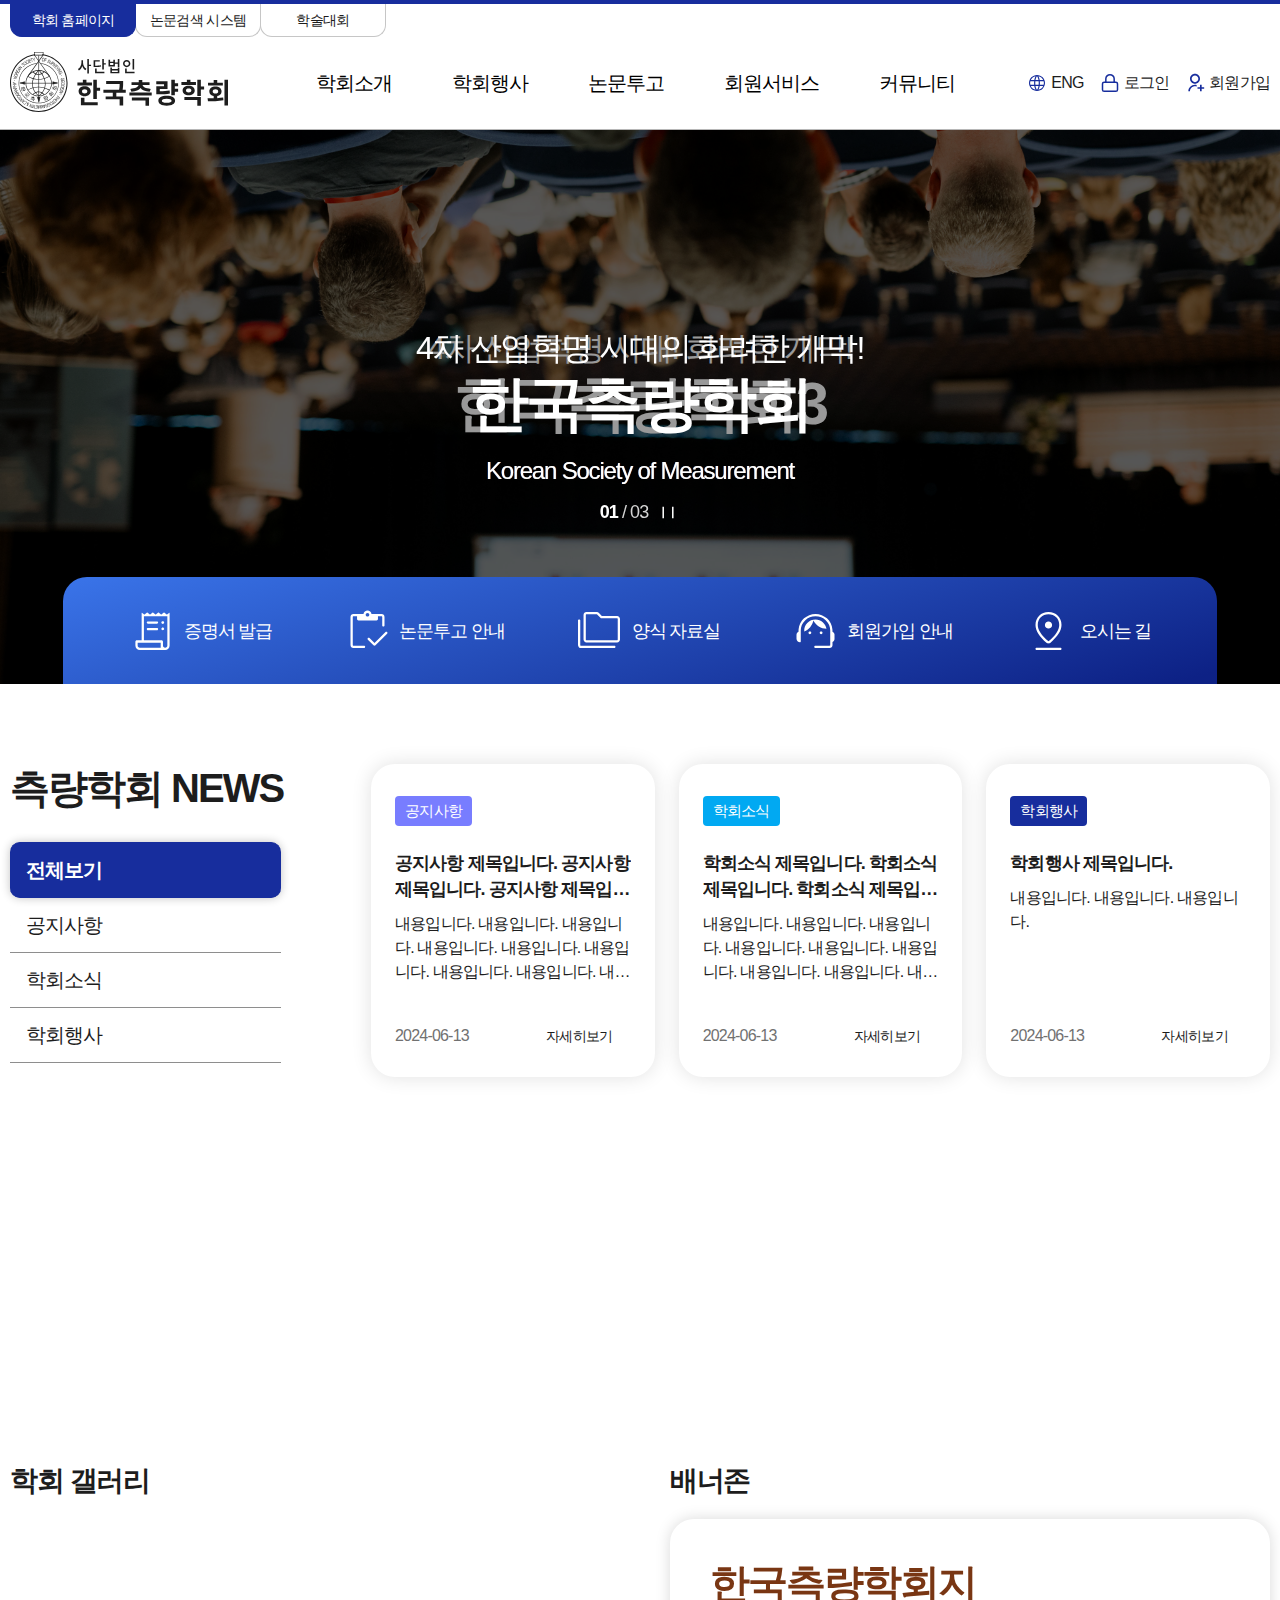
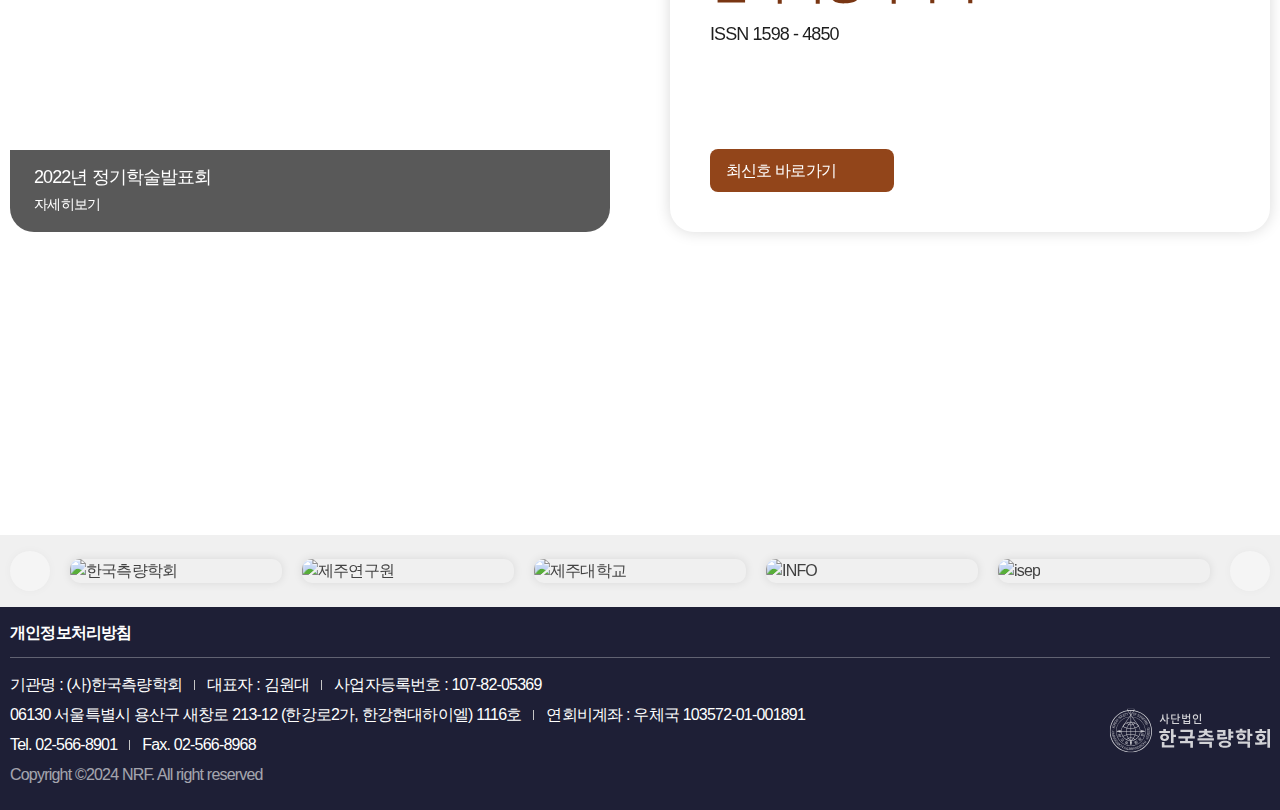
==== commit 673377db: "T 작업중 2024-07-31" ====
--- a/html/index.html
+++ b/html/index.html
@@ -171,86 +171,96 @@
 
       <!-- mobile head -->
       <header id="mHeader">
-        <h1 class="m_logo"><a href="#">홍주문화관광재단</a></h1>
+        <h1 class="m_logo"><a href="#">한국측량학회</a></h1>
       </header>
+
+      <a href="#" class="btn_lang">LANG</a>
 
       <button class="btn_allmenu" onclick="toggleAllMenu()">전체메뉴 열기/닫기</button>
       <div class="m_allmenu_wrap">
         <div class="m_allmenu_mask" onclick="toggleAllMenu()"></div>
         <div class="m_allmenu_cont">
           <div class="m_allmenu_head">
-            <ul class="m_util">
-              <li>
-                <a href="#"><span class="ico" style="background-image: url('../images/ico_util_home.svg')"></span>홈</a>
-              </li>
-              <li><a href="#">사이트맵</a></li>
-            </ul>
+            <a href="#" class="logo">한국측량학회</a>
+            <button type="button" class="btn_close" onclick="toggleAllMenu()">닫기</button>
           </div>
           <div class="m_allmenu_login_join">
             <ul class="login_join">
               <li>
-                <a href="#"><span class="ico" style="background-image: url('../images/m_ico_allmenu_login.svg')"></span>로그인</a>
-              </li>
-              <li>
-                <a href="#"><span class="ico" style="background-image: url('../images/m_ico_allmenu_join.svg')"></span>회원가입</a>
+                <a href="#"><span class="ico" style="background-image: url('../images/ico_util_login.svg')"></span>로그인</a>
+              </li>
+              <li>
+                <a href="#"><span class="ico" style="background-image: url('../images/ico_util_join.svg')"></span>회원가입</a>
               </li>
             </ul>
           </div>
           <div class="m_allmenu">
             <ul class="m_gnb">
               <li>
-                <a href="javascript:;"><span>문화사업</span></a>
+                <a href="javascript:;"><span>학회소개</span></a>
                 <div class="depth_box">
                   <ul class="depth">
-                    <li><a href="#">합창단</a></li>
-                    <li><a href="#">무용단</a></li>
-                    <li><a href="#">오케스트라</a></li>
-                    <li><a href="#">국악현악단</a></li>
+                    <li><a href="#">학회장 인사말</a></li>
+                    <li><a href="#">설립취지</a></li>
+                    <li><a href="#">역대회장</a></li>
+                    <li><a href="#">학회연혁</a></li>
+                    <li><a href="#">조직도</a></li>
+                    <li><a href="#">임원안내</a></li>
+                    <li><a href="#">학회정관</a></li>
+                    <li><a href="#">CI소개</a></li>
+                    <li><a href="#">사무국 안내</a></li>
                   </ul>
                 </div>
               </li>
               <li>
-                <a href="javascript:;"><span>축제·행사</span></a>
+                <a href="javascript:;"><span>학회행사</span></a>
                 <div class="depth_box">
                   <ul class="depth">
-                    <li><a href="#">홍성역사인물축제</a></li>
-                    <li><a href="#">홍성한우 바비큐페스티벌</a></li>
-                    <li><a href="#">전국케이팝 뮤직콘테스트</a></li>
+                    <li><a href="#">학술대회(춘/추)</a></li>
+                    <li><a href="#">국제학술대회</a></li>
+                    <li><a href="#">캡스톤디자인</a></li>
+                    <li><a href="#">심포지엄&워크숍</a></li>
+                    <li><a href="#">학생직무체험</a></li>
                   </ul>
                 </div>
               </li>
               <li>
-                <a href="javascript:;"><span>아카이브</span></a>
+                <a href="javascript:;"><span>논문투고</span></a>
                 <div class="depth_box">
                   <ul class="depth">
-                    <li><a href="#">포토갤러리</a></li>
-                    <li><a href="#">영상갤러리</a></li>
-                    <li><a href="#">자료실</a></li>
+                    <li><a href="#">한국측량학회지</a></li>
+                    <li><a href="#">연구윤리규정위반신고</a></li>
+                    <li><a href="#">투고/심사/윤리규정</a></li>
+                    <li><a href="#">논문편집위원회</a></li>
+                    <li><a href="#">양식자료실</a></li>
+                    <li><a href="#">논문검색</a></li>
                   </ul>
                 </div>
               </li>
               <li>
-                <a href="javascript:;"><span>알림마당</span></a>
+                <a href="javascript:;"><span>회원서비스</span></a>
+                <div class="depth_box">
+                  <ul class="depth">
+                    <li><a href="#">회원가입안내</a></li>
+                    <li><a href="#">회원가입</a></li>
+                    <li><a href="#">결제</a></li>
+                  </ul>
+                </div>
+              </li>
+              <li>
+                <a href="javascript:;"><span>커뮤니티</span></a>
                 <div class="depth_box">
                   <ul class="depth">
                     <li><a href="#">공지사항</a></li>
-                    <li><a href="#">보도자료</a></li>
-                    <li><a href="#">경영공시</a></li>
+                    <li><a href="#">학회소식</a></li>
+                    <li><a href="#">포토갤러리</a></li>
+                    <li><a href="#">질문과 답변</a></li>
+                    <li><a href="#">소식지</a></li>
                   </ul>
                 </div>
               </li>
               <li>
-                <a href="javascript:;"><span>재단소개</span></a>
-                <div class="depth_box">
-                  <ul class="depth">
-                    <li><a href="#">인사말</a></li>
-                    <li><a href="#">비전 · 연혁</a></li>
-                    <li><a href="#">CI소개</a></li>
-                    <li><a href="#">임원소개</a></li>
-                    <li><a href="#">조직도</a></li>
-                    <li><a href="#">오시는길</a></li>
-                  </ul>
-                </div>
+                <a href="https://www.naver.com"><span>네이버</span></a>
               </li>
             </ul>
           </div>
@@ -276,7 +286,7 @@
                   <a href="#" class="inbox">
                     <div class="visual_img" style="background-image: url(../images/main/visual02.jpg)"></div>
                     <div class="txt01">화려한 개막! 4차 산업혁명 시대</div>
-                    <div class="txt02">한국측량학회</div>
+                    <div class="txt02">2한국측량학회</div>
                     <div class="txt03">Korean Society of Measurement</div>
                   </a>
                 </li>
@@ -284,7 +294,7 @@
                   <a href="#" class="inbox">
                     <div class="visual_img" style="background-image: url(../images/main/visual03.jpg)"></div>
                     <div class="txt01">4차 산업혁명 시대! 화려한 개막!</div>
-                    <div class="txt02">한국측량학회</div>
+                    <div class="txt02">한국측량학회3</div>
                     <div class="txt03">Korean Society of Measurement</div>
                   </a>
                 </li>
@@ -293,11 +303,10 @@
             <button type="button" class="swiper-button-prev"></button>
             <button type="button" class="swiper-button-next"></button>
             <div class="swiper_ctrl">
-                <button type="button" class="swiper-button-prev swp_btn"></button>
-                <div class="swiper-pagination"></div>
-                <button type="button" class="swiper-button-next swp_btn"></button>
-                <button type="button" class="btn_stop_play">자동슬라이드 정지/시작</button>
-              </div>
+              <button type="button" class="swiper-button-prev swp_btn"></button>
+              <div class="swiper-pagination"></div>
+              <button type="button" class="swiper-button-next swp_btn"></button>
+              <button type="button" class="btn_stop_play">자동슬라이드 정지/시작</button>
             </div>
           </div>
           <div class="ma_visual_menu">
@@ -337,457 +346,330 @@
         </div>
 
         <div class="ma_content">
-          <!-- 공지사항, 알림판 -->
-          <div class="ma_notice_txt_banner">
-            <div class="inner_center">
-              <div class="ma_notice_txt">
-                <div class="in_head">
-                  <h2 class="title">공지사항</h2>
-                </div>
-                <ul class="main_notice_tab">
-                  <li class="active">
-                    <h2><a href="#m_tab01">전체</a></h2>
-                    <div id="m_tab01" class="in_cont">
-                      <ul>
-                        <li>
-                          <em class="noti_type" style="color: #1cd628">일반공고</em>
-                          <a href="#" class="tit">제목입니다.제목입니다.제목입니다.제목입니다.제목입니다.제목입니다.제목입니다.제목입니다.제목입니다.제목입니다.제목입니다.제목입니다.제목입니다.제목입니다.제목입니다.제목입니다.</a>
-                          <span class="date">2021.11.20</span>
-                        </li>
-                        <li>
-                          <em class="noti_type" style="color: #f387ff">채용공고</em>
-                          <a href="#" class="tit">제목입니다.제목입니다.제목입니다.제목입니다.제목입니다.제목입니다.</a>
-                          <span class="date">2021.11.20</span>
-                        </li>
-                        <li>
-                          <em class="noti_type" style="color: #e4ff72">입찰공고</em>
-                          <a href="#" class="tit">제목입니다.제목입니다.제목입니다.제목입니다.제목입니다.제목입니다.</a>
-                          <span class="date">2021.11.20</span>
-                        </li>
-                        <li>
-                          <em class="noti_type" style="color: #5ec8ff">재단소식</em>
-                          <a href="#" class="tit">제목입니다.제목입니다.제목입니다.제목입니다.제목입니다.</a>
-                          <span class="date">2021.11.20</span>
-                        </li>
-                        <li>
-                          <em class="noti_type" style="color: #5ec8ff">재단소식</em>
-                          <a href="#" class="tit">제목입니다.제목입니다.제목입니다.</a>
-                          <span class="date">2021.11.20</span>
-                        </li>
-                      </ul>
+          <!-- NEWS -->
+          <div class="ma_news">
+            <div class="titlebox">
+              <h2 class="title">측량학회 NEWS</h2>
+            </div>
+
+            <ul class="ma_news_tab">
+              <li class="active">
+                <h3><a href="#m_tab01">전체보기</a></h3>
+                <div id="m_tab01" class="in_cont">
+                  <ul>
+                    <li>
+                      <a href="#" class="inbox">
+                        <span class="txt_type type01">공지사항</span>
+                        <h4 class="tit">공지사항 제목입니다. 공지사항 제목입니다. 공지사항 제목입니다.</h4>
+                        <p class="txt">내용입니다. 내용입니다. 내용입니다. 내용입니다. 내용입니다. 내용입니다. 내용입니다. 내용입니다. 내용입니다.</p>
+                        <div class="date_more">
+                          <span class="date">2024-06-13</span>
+                          <span class="more">자세히보기</span>
+                        </div>
+                      </a>
+                    </li>
+                    <li>
+                      <a href="#" class="inbox">
+                        <span class="txt_type type02">학회소식</span>
+                        <h4 class="tit">학회소식 제목입니다. 학회소식 제목입니다. 학회소식 제목입니다. 학회소식 제목입니다. 학회소식 제목입니다. 학회소식 제목입니다. 학회소식 제목입니다. 학회소식 제목입니다. 학회소식 제목입니다.</h4>
+                        <p class="txt">
+                          내용입니다. 내용입니다. 내용입니다. 내용입니다. 내용입니다. 내용입니다. 내용입니다. 내용입니다. 내용입니다. 내용입니다. 내용입니다. 내용입니다. 내용입니다. 내용입니다. 내용입니다. 내용입니다. 내용입니다. 내용입니다.
+                        </p>
+                        <div class="date_more">
+                          <span class="date">2024-06-13</span>
+                          <span class="more">자세히보기</span>
+                        </div>
+                      </a>
+                    </li>
+                    <li>
+                      <a href="#" class="inbox">
+                        <span class="txt_type type03">학회행사</span>
+                        <h4 class="tit">학회행사 제목입니다.</h4>
+                        <p class="txt">내용입니다. 내용입니다. 내용입니다.</p>
+                        <div class="date_more">
+                          <span class="date">2024-06-13</span>
+                          <span class="more">자세히보기</span>
+                        </div>
+                      </a>
+                    </li>
+                  </ul>
+                </div>
+                <a href="#" class="btn_more">전체보기 더보기</a>
+              </li>
+              <li>
+                <h3><a href="#m_tab02">공지사항</a></h3>
+                <div id="m_tab02" class="in_cont">
+                  <ul>
+                    <li>
+                      <a href="#" class="inbox">
+                        <span class="txt_type type01">공지사항</span>
+                        <h4 class="tit">공지사항 제목입니다. 공지사항 제목입니다. 공지사항 제목입니다.</h4>
+                        <p class="txt">내용입니다. 내용입니다. 내용입니다. 내용입니다. 내용입니다. 내용입니다. 내용입니다. 내용입니다. 내용입니다.</p>
+                        <div class="date_more">
+                          <span class="date">2024-06-13</span>
+                          <span class="more">자세히보기</span>
+                        </div>
+                      </a>
+                    </li>
+                    <!-- data1개 -->
+                    <li>
+                      <div class="nodata_box_wrap">
+                        <div class="nodata_box">
+                          <div class="ico" style="background-image: url(../images/bg_40_nodata_8e8e8e.svg)"></div>
+                          <p class="txt" style="color: #717171">등록된 게시글이 없습니다.</p>
+                        </div>
+                      </div>
+                    </li>
+                    <li>
+                      <div class="nodata_box_wrap">
+                        <div class="nodata_box">
+                          <div class="ico" style="background-image: url(../images/bg_40_nodata_8e8e8e.svg)"></div>
+                          <p class="txt" style="color: #717171">등록된 게시글이 없습니다.</p>
+                        </div>
+                      </div>
+                    </li>
+                    <!--// data1개 -->
+                  </ul>
+                </div>
+                <a href="#" class="btn_more">공지사항 더보기</a>
+              </li>
+              <li>
+                <h3><a href="#m_tab03">학회소식</a></h3>
+                <div id="m_tab03" class="in_cont">
+                  <!-- data없을시 -->
+                  <div class="nodata_box_wrap">
+                    <div class="nodata_box">
+                      <div class="ico" style="background-image: url(../images/bg_40_nodata_8e8e8e.svg)"></div>
+                      <p class="txt" style="color: #717171">등록된 게시글이 없습니다.</p>
                     </div>
-                    <a href="#" class="btn_more">전체 더보기</a>
-                  </li>
-                  <li>
-                    <h2><a href="#m_tab02">일반공고</a></h2>
-                    <div id="m_tab02" class="in_cont">
-                      <ul>
-                        <li>
-                          <em class="noti_type" style="color: #1cd628">일반공고</em>
-                          <a href="#" class="tit">제목입니다.제목입니다.제목입니다.제목입니다.제목입니다.제목입니다.</a>
-                          <span class="date">2021.11.20</span>
-                        </li>
-                        <li>
-                          <em class="noti_type" style="color: #1cd628">일반공고</em>
-                          <a href="#" class="tit">제목입니다.제목입니다.제목입니다.제목입니다.제목입니다.</a>
-                          <span class="date">2021.11.20</span>
-                        </li>
-                        <li>
-                          <em class="noti_type" style="color: #1cd628">일반공고</em>
-                          <a href="#" class="tit">제목입니다.제목입니다.제목입니다.</a>
-                          <span class="date">2021.11.20</span>
-                        </li>
-                        <li>
-                          <em class="noti_type" style="color: #1cd628">일반공고</em>
-                          <a href="#" class="tit">제목입니다.제목입니다.제목입니다.제목입니다.제목입니다.제목입니다.제목입니다.제목입니다.제목입니다.제목입니다.제목입니다.제목입니다.제목입니다.제목입니다.제목입니다.제목입니다.</a>
-                          <span class="date">2021.11.20</span>
-                        </li>
-                        <li>
-                          <em class="noti_type" style="color: #1cd628">일반공고</em>
-                          <a href="#" class="tit">제목입니다.제목입니다.제목입니다.제목입니다.제목입니다.제목입니다.</a>
-                          <span class="date">2021.11.20</span>
-                        </li>
-                      </ul>
+                  </div>
+                  <!--// data없을시 -->
+                </div>
+                <a href="#" class="btn_more">학회소식 더보기</a>
+              </li>
+              <li class="">
+                <h3><a href="#m_tab04">학회행사</a></h3>
+                <div id="m_tab04" class="in_cont">
+                  <!-- data없을시 -->
+                  <div class="nodata_box_wrap">
+                    <div class="nodata_box">
+                      <div class="ico" style="background-image: url(../images/bg_40_nodata_8e8e8e.svg)"></div>
+                      <p class="txt" style="color: #717171">등록된 게시글이 없습니다.</p>
                     </div>
-                    <a href="#" class="btn_more">일반공고 더보기</a>
-                  </li>
-                  <li>
-                    <h2><a href="#m_tab03">채용공고</a></h2>
-                    <div id="m_tab03" class="in_cont">
-                      <ul>
-                        <li>
-                          <em class="noti_type" style="color: #f387ff">채용공고</em>
-                          <a href="#" class="tit">제목입니다.제목입니다.제목입니다.제목입니다.제목입니다.제목입니다.제목입니다.제목입니다.제목입니다.제목입니다.제목입니다.제목입니다.제목입니다.제목입니다.제목입니다.제목입니다.</a>
-                          <span class="date">2021.11.20</span>
-                        </li>
-                        <li>
-                          <em class="noti_type" style="color: #f387ff">채용공고</em>
-                          <a href="#" class="tit">제목입니다.제목입니다.제목입니다.제목입니다.제목입니다.제목입니다.</a>
-                          <span class="date">2021.11.20</span>
-                        </li>
-                        <li>
-                          <em class="noti_type" style="color: #f387ff">채용공고</em>
-                          <a href="#" class="tit">제목입니다.제목입니다.제목입니다.제목입니다.제목입니다.제목입니다.</a>
-                          <span class="date">2021.11.20</span>
-                        </li>
-                        <li>
-                          <em class="noti_type" style="color: #f387ff">채용공고</em>
-                          <a href="#" class="tit">제목입니다.제목입니다.제목입니다.제목입니다.제목입니다.</a>
-                          <span class="date">2021.11.20</span>
-                        </li>
-                        <li>
-                          <em class="noti_type" style="color: #f387ff">채용공고</em>
-                          <a href="#" class="tit">제목입니다.제목입니다.제목입니다.</a>
-                          <span class="date">2021.11.20</span>
-                        </li>
-                      </ul>
-                    </div>
-                    <a href="#" class="btn_more">채용공고 더보기</a>
-                  </li>
-                  <li>
-                    <h2><a href="#m_tab04">입찰공고</a></h2>
-                    <div id="m_tab04" class="in_cont">
-                      <ul>
-                        <li>
-                          <em class="noti_type" style="color: #e4ff72">입찰공고</em>
-                          <a href="#" class="tit">제목입니다.제목입니다.제목입니다.제목입니다.제목입니다.</a>
-                          <span class="date">2021.11.20</span>
-                        </li>
-                        <li>
-                          <em class="noti_type" style="color: #e4ff72">입찰공고</em>
-                          <a href="#" class="tit">제목입니다.제목입니다.제목입니다.</a>
-                          <span class="date">2021.11.20</span>
-                        </li>
-                        <li>
-                          <em class="noti_type" style="color: #e4ff72">입찰공고</em>
-                          <a href="#" class="tit">제목입니다.제목입니다.제목입니다.제목입니다.제목입니다.제목입니다.제목입니다.제목입니다.제목입니다.제목입니다.제목입니다.제목입니다.제목입니다.제목입니다.제목입니다.제목입니다.</a>
-                          <span class="date">2021.11.20</span>
-                        </li>
-                        <li>
-                          <em class="noti_type" style="color: #e4ff72">입찰공고</em>
-                          <a href="#" class="tit">제목입니다.제목입니다.제목입니다.제목입니다.제목입니다.제목입니다.</a>
-                          <span class="date">2021.11.20</span>
-                        </li>
-                        <li>
-                          <em class="noti_type" style="color: #e4ff72">입찰공고</em>
-                          <a href="#" class="tit">제목입니다.제목입니다.제목입니다.제목입니다.제목입니다.제목입니다.</a>
-                          <span class="date">2021.11.20</span>
-                        </li>
-                      </ul>
-                    </div>
-                    <a href="#" class="btn_more">입찰공고 더보기</a>
-                  </li>
-                  <li>
-                    <h2><a href="#m_tab05">재단소식</a></h2>
-                    <div id="m_tab05" class="in_cont">
-                      <ul>
-                        <li>
-                          <em class="noti_type" style="color: #5ec8ff">재단소식</em>
-                          <a href="#" class="tit">제목입니다.제목입니다.제목입니다.제목입니다.제목입니다.제목입니다.</a>
-                          <span class="date">2021.11.20</span>
-                        </li>
-                        <li>
-                          <em class="noti_type" style="color: #5ec8ff">재단소식</em>
-                          <a href="#" class="tit">제목입니다.제목입니다.제목입니다.제목입니다.제목입니다.제목입니다.</a>
-                          <span class="date">2021.11.20</span>
-                        </li>
-                        <li>
-                          <em class="noti_type" style="color: #5ec8ff">재단소식</em>
-                          <a href="#" class="tit">제목입니다.제목입니다.제목입니다.제목입니다.제목입니다.</a>
-                          <span class="date">2021.11.20</span>
-                        </li>
-                        <li>
-                          <em class="noti_type" style="color: #5ec8ff">재단소식</em>
-                          <a href="#" class="tit">제목입니다.제목입니다.제목입니다.</a>
-                          <span class="date">2021.11.20</span>
-                        </li>
-                        <li>
-                          <em class="noti_type" style="color: #5ec8ff">재단소식</em>
-                          <a href="#" class="tit">제목입니다.제목입니다.제목입니다.제목입니다.제목입니다.제목입니다.제목입니다.제목입니다.제목입니다.제목입니다.제목입니다.제목입니다.제목입니다.제목입니다.제목입니다.제목입니다.</a>
-                          <span class="date">2021.11.20</span>
-                        </li>
-                      </ul>
-                    </div>
-                    <a href="#" class="btn_more">재단소식 더보기</a>
-                  </li>
-                </ul>
-              </div>
-
-              <div class="ma_notice_banner">
-                <div class="in_head">
-                  <h2 class="title">알림판</h2>
+                  </div>
+                  <!--// data없을시 -->
+                </div>
+                <a href="#" class="btn_more">학회행사 더보기</a>
+              </li>
+            </ul>
+          </div>
+          <!--// NEWS -->
+
+          <!-- 논문검색시스템, 논문투고/심사 -->
+          <ul class="ma_twobanner">
+            <li style="background-image: url(../images/main/img_ma_twobanner01.jpg)">
+              <div class="inbox">
+                <div class="txtbox">
+                  <p class="tit">논문검색시스템</p>
+                  <p class="txt">등록된 다양한 논문을 검색 및 다운로드 해보세요.</p>
+                </div>
+                <a href="#" class="btn_go">검색 바로가기</a>
+              </div>
+            </li>
+            <li style="background-image: url(../images/main/img_ma_twobanner02.jpg)">
+              <div class="inbox">
+                <div class="txtbox">
+                  <p class="tit">논문투고/심사</p>
+                  <p class="txt">학회의 논문투고/심사를 만나보세요.</p>
+                </div>
+                <a href="#" class="btn_go">투고/심사 바로가기</a>
+              </div>
+            </li>
+          </ul>
+          <!--// 논문검색시스템, 논문투고/심사 -->
+
+          <!-- 학회 갤러리, 배너존 -->
+          <div class="ma_gallery_bnzone">
+            <div class="ma_gallery">
+              <div class="titlebox">
+                <h2 class="title">학회 갤러리</h2>
+                <div class="swiper_ctrl">
+                  <button type="button" class="swiper-button-prev"></button>
                   <div class="swiper-pagination"></div>
-                  <div class="swiper_ctrl">
-                    <button class="btn_stop_play">자동슬라이드 정지/시작</button>
-                    <button class="swiper-button-prev">이전으로 슬라이드</button>
-                    <button class="swiper-button-next">다음으로 슬라이드</button>
-                  </div>
-                </div>
-                <div class="ma_notice_swiper">
-                  <div class="swiper-container">
-                    <ul class="swiper-wrapper">
-                      <li class="swiper-slide">
-                        <a href="#" class="inbox">
-                          <div class="imgbox">
-                            <div class="img" style="background-image: url('../images/main/img_notice_board01.png')">랜선뮤직 페스티벌, 가지않고 참여하는 온라인 페스티벌</div>
-                          </div>
-                        </a>
-                      </li>
-                      <li class="swiper-slide">
-                        <a href="#" class="inbox">
-                          <div class="imgbox">
-                            <div class="img" style="background-image: url('../images/main/img_notice_board01.png')">랜선뮤직 페스티벌, 가지않고 참여하는 온라인 페스티벌</div>
-                          </div>
-                        </a>
-                      </li>
-                      <li class="swiper-slide">
-                        <a href="#" class="inbox">
-                          <div class="imgbox">
-                            <div class="img" style="background-image: url('../images/main/img_notice_board01.png')">랜선뮤직 페스티벌, 가지않고 참여하는 온라인 페스티벌</div>
-                          </div>
-                        </a>
-                      </li>
-                    </ul>
-                  </div>
-                </div>
-                <a href="#" class="btn_swiper_more">알림판 더보기</a>
-              </div>
-            </div>
-          </div>
-          <!--// 공지사항, 알림판 -->
-
-          <!-- 문화사업 -->
-          <div class="ma_business">
-            <div class="inner_center">
-              <h2 class="title">문화사업</h2>
-              <div class="business_gallery">
-                <ul>
-                  <li>
+                  <button type="button" class="swiper-button-next"></button>
+                  <button type="button" class="btn_stop_play">자동슬라이드 정지/시작</button>
+                </div>
+              </div>
+              <div class="swiper-container">
+                <ul class="swiper-wrapper">
+                  <li class="swiper-slide">
                     <a href="#" class="inbox">
                       <div class="imgbox">
-                        <div class="img" style="background-image: url('../images/main/img_business01.png')"></div>
+                        <div class="img" style="background-image: url(../images/main/img_gallery01.jpg)"></div>
                       </div>
                       <div class="txtbox">
-                        <span class="tit">합창단</span>
-                        <span class="btn_view">바로가기</span>
+                        <p class="tit">2022년 정기학술발표회</p>
+                        <span class="more">자세히보기</span>
                       </div>
                     </a>
                   </li>
-                  <li>
+                  <li class="swiper-slide">
                     <a href="#" class="inbox">
                       <div class="imgbox">
-                        <div class="img" style="background-image: url('../images/main/img_business02.png')"></div>
+                        <!-- 이미지 없을 시 -->
+                        <div class="noimg"></div>
+                        <!--// 이미지 없을 시 -->
                       </div>
                       <div class="txtbox">
-                        <span class="tit">무용단</span>
-                        <span class="btn_view">바로가기</span>
+                        <p class="tit">2020년 정기학술발표회 2020년 정기학술발표회 2020년 정기학술발표회</p>
+                        <span class="more">자세히보기</span>
                       </div>
                     </a>
                   </li>
-                  <li>
+                  <li class="swiper-slide">
                     <a href="#" class="inbox">
                       <div class="imgbox">
-                        <div class="img" style="background-image: url('../images/main/img_business03.png')"></div>
+                        <div class="img" style="background-image: url(../images/main/img_gallery01.jpg)"></div>
                       </div>
                       <div class="txtbox">
-                        <span class="tit">오케스트라</span>
-                        <span class="btn_view">바로가기</span>
+                        <p class="tit">2022년 정기학술발표회</p>
+                        <span class="more">자세히보기</span>
                       </div>
                     </a>
                   </li>
-                  <li>
+                  <li class="swiper-slide">
                     <a href="#" class="inbox">
                       <div class="imgbox">
-                        <div class="img" style="background-image: url('../images/main/img_business04.png')"></div>
+                        <!-- 이미지 없을 시 -->
+                        <div class="noimg"></div>
+                        <!--// 이미지 없을 시 -->
                       </div>
                       <div class="txtbox">
-                        <span class="tit">국악현악단</span>
-                        <span class="btn_view">바로가기</span>
+                        <p class="tit">2020년 정기학술발표회 2020년 정기학술발표회 2020년 정기학술발표회</p>
+                        <span class="more">자세히보기</span>
                       </div>
                     </a>
                   </li>
                 </ul>
               </div>
-            </div>
-          </div>
-          <!--// 문화사업 -->
-
-          <!-- 포토 갤러리, 영상 갤러리 -->
-          <div class="ma_photo_video">
-            <div class="inner_center">
-              <div class="photo_gallery">
-                <div class="in_head">
-                  <h2 class="title">포토 갤러리</h2>
+              <!-- 게시물 없을 시 -->
+              <!-- <div class="nodata_box_wrap">
+                <div class="nodata_box">
+                  <div class="ico" style="background-image: url(../images/bg_40_nodata_8e8e8e.svg)"></div>
+                  <p class="txt" style="color: #717171">등록된 게시글이 없습니다.</p>
+                </div>
+              </div> -->
+              <!--// 게시물 없을 시 -->
+            </div>
+            <div class="ma_bnzone">
+              <div class="titlebox">
+                <h2 class="title">배너존</h2>
+                <div class="swiper_ctrl">
+                  <button type="button" class="swiper-button-prev"></button>
                   <div class="swiper-pagination"></div>
-                  <div class="swiper_ctrl">
-                    <button class="btn_stop_play">자동슬라이드 정지/시작</button>
-                    <button class="swiper-button-prev">이전으로 슬라이드</button>
-                    <button class="swiper-button-next">다음으로 슬라이드</button>
-                  </div>
-                </div>
-                <div class="ma_photo_swiper">
-                  <div class="swiper-container">
-                    <ul class="swiper-wrapper">
-                      <li class="swiper-slide">
-                        <div class="inbox_group">
-                          <a href="#" class="inbox">
-                            <div class="imgbox">
-                              <div class="img" style="background-image: url('../images/main/img_photo_gallery01.png')"></div>
-                            </div>
-                            <div class="txtbox">
-                              <p class="tit">제목입니다.제목입니다.제목입니다.제목입니다.제목입니다.제목입니다.제목입니다.제목입니다.제목입니다.제목입니다.제목입니다.제목입니다.제목입니다.제목입니다.</p>
-                              <span class="date">2021.11.16</span>
-                              <span class="writer">홍길동</span>
-                            </div>
-                          </a>
-                          <a href="#" class="inbox">
-                            <div class="imgbox">
-                              <div class="img" style="background-image: url('../images/main/img_photo_gallery02.png')"></div>
-                            </div>
-                            <div class="txtbox">
-                              <p class="tit">제목입니다.제목입니다.제목입니다.제목입니다.제목입니다.</p>
-                              <span class="date">2021.11.16</span>
-                              <span class="writer">홍길동</span>
-                            </div>
-                          </a>
-                        </div>
-                      </li>
-                      <li class="swiper-slide">
-                        <div class="inbox_group">
-                          <a href="#" class="inbox">
-                            <div class="imgbox">
-                              <div class="img" style="background-image: url('../images/main/img_photo_gallery01.png')"></div>
-                            </div>
-                            <div class="txtbox">
-                              <p class="tit">제목입니다.제목입니다.제목입니다.제목입니다.제목입니다.제목입니다.제목입니다.제목입니다.제목입니다.제목입니다.제목입니다.제목입니다.제목입니다.제목입니다.</p>
-                              <span class="date">2021.11.16</span>
-                              <span class="writer">홍길동</span>
-                            </div>
-                          </a>
-                          <a href="#" class="inbox">
-                            <div class="imgbox">
-                              <div class="img" style="background-image: url('../images/main/img_photo_gallery02.png')"></div>
-                            </div>
-                            <div class="txtbox">
-                              <p class="tit">제목입니다.제목입니다.제목입니다.제목입니다.제목입니다.</p>
-                              <span class="date">2021.11.16</span>
-                              <span class="writer">홍길동</span>
-                            </div>
-                          </a>
-                        </div>
-                      </li>
-                      <li class="swiper-slide">
-                        <div class="inbox_group">
-                          <a href="#" class="inbox">
-                            <div class="imgbox">
-                              <div class="img" style="background-image: url('../images/main/img_photo_gallery01.png')"></div>
-                            </div>
-                            <div class="txtbox">
-                              <p class="tit">제목입니다.제목입니다.제목입니다.제목입니다.제목입니다.제목입니다.제목입니다.제목입니다.제목입니다.제목입니다.제목입니다.제목입니다.제목입니다.제목입니다.</p>
-                              <span class="date">2021.11.16</span>
-                              <span class="writer">홍길동</span>
-                            </div>
-                          </a>
-                          <a href="#" class="inbox">
-                            <div class="imgbox">
-                              <div class="img" style="background-image: url('../images/main/img_photo_gallery02.png')"></div>
-                            </div>
-                            <div class="txtbox">
-                              <p class="tit">제목입니다.제목입니다.제목입니다.제목입니다.제목입니다.</p>
-                              <span class="date">2021.11.16</span>
-                              <span class="writer">홍길동</span>
-                            </div>
-                          </a>
-                        </div>
-                      </li>
-                    </ul>
-                  </div>
-                </div>
-                <a href="#" class="btn_swiper_more">포토 갤러리 더보기</a>
-              </div>
-
-              <div class="video_gallery">
-                <div class="in_head">
-                  <h2 class="title">영상 갤러리</h2>
-                </div>
-                <div class="ma_video">
-                  <a href="#" class="inbox" title="동영상보기">
-                    <div class="imgbox">
-                      <div class="img" style="background-image: url('../images/main/img_video_gallery01.png')"></div>
-                    </div>
-                    <div class="txtbox">
-                      <p class="tit">2011 내포_만해독립선언퍼포먼스 009</p>
-                    </div>
-                  </a>
-                </div>
-                <a href="#" class="btn_swiper_more">영상 갤러리 더보기</a>
-              </div>
-            </div>
-          </div>
-          <!--// 포토 갤러리, 영상 갤러리 -->
+                  <button type="button" class="swiper-button-next"></button>
+                  <button type="button" class="btn_stop_play">자동슬라이드 정지/시작</button>
+                </div>
+              </div>
+              <div class="swiper-container">
+                <ul class="swiper-wrapper">
+                  <li class="swiper-slide">
+                    <a href="#" class="inbox">
+                      <div class="imgbox">
+                        <div class="img" style="background-image: url(../images/main/img_bnzone01.jpg)"></div>
+                      </div>
+                      <div class="txtbox">
+                        <p class="tit">한국측량학회지</p>
+                        <p class="txt">ISSN 1598 - 4850</p>
+                        <span class="more">최신호 바로가기</span>
+                      </div>
+                    </a>
+                  </li>
+                  <li class="swiper-slide">
+                    <a href="#" class="inbox">
+                      <div class="imgbox">
+                        <div class="img" style="background-image: url(../images/main/img_bnzone01.jpg)"></div>
+                      </div>
+                      <div class="txtbox">
+                        <p class="tit">한국측량학회지</p>
+                        <p class="txt">ISSN 1598 - 4850</p>
+                        <span class="more">최신호 바로가기</span>
+                      </div>
+                    </a>
+                  </li>
+                  <li class="swiper-slide">
+                    <a href="#" class="inbox">
+                      <div class="imgbox">
+                        <div class="img" style="background-image: url(../images/main/img_bnzone01.jpg)"></div>
+                      </div>
+                      <div class="txtbox">
+                        <p class="tit">한국측량학회지</p>
+                        <p class="txt">ISSN 1598 - 4850</p>
+                        <span class="more">최신호 바로가기</span>
+                      </div>
+                    </a>
+                  </li>
+                </ul>
+              </div>
+              <!-- 게시물 없을 시 -->
+              <!-- <div class="nodata_box_wrap">
+                <div class="nodata_box">
+                  <div class="ico" style="background-image: url(../images/bg_40_nodata_8e8e8e.svg)"></div>
+                  <p class="txt" style="color: #717171">등록된 게시글이 없습니다.</p>
+                </div>
+              </div> -->
+              <!--// 게시물 없을 시 -->
+            </div>
+          </div>
+          <!--// 학회 갤러리, 배너존 -->
+
+          <!-- 한국측량학회 소개 -->
+          <div class="ma_intro">
+            <div class="inbox">
+              <div class="txtbox">
+                <h2 class="tit">한국측량학회 소개</h2>
+                <p class="txt">본 학회 홈페이지를 방문해 주신 회원 여러분과 방문자 여러분 환영합니다.</p>
+              </div>
+              <div class="linkbox">
+                <a href="#">학회장 인사말</a>
+                <a href="#">학회 연혁</a>
+              </div>
+            </div>
+          </div>
+          <!--// 한국측량학회 소개 -->
 
           <!-- 배너 모음 -->
           <div class="foot_banners_wrap">
             <div class="foot_banners">
-              <div class="swiper-ctrl">
-                <h2 class="title">배너 모음</h2>
-                <button class="btn_stop_play">자동슬라이드 정지/시작</button>
-                <button class="swiper-button-prev">이전으로 슬라이드</button>
-                <button class="swiper-button-next">다음으로 슬라이드</button>
-              </div>
               <div class="swiper-container">
                 <ul class="swiper-wrapper">
                   <li class="swiper-slide">
-                    <a href="#" target="_blank" title="새창으로 열기"><img src="../images/main/ma_footbanner01.png" alt="홍성미래로" /></a>
-                  </li>
-                  <li class="swiper-slide">
-                    <a href="#" target="_blank" title="새창으로 열기"><img src="../images/main/ma_footbanner02.png" alt="홍성군의회" /></a>
-                  </li>
-                  <li class="swiper-slide">
-                    <a href="#" target="_blank" title="새창으로 열기"><img src="../images/main/ma_footbanner03.png" alt="전국지역문화재단연합회" /></a>
-                  </li>
-                  <li class="swiper-slide">
-                    <a href="#" target="_blank" title="새창으로 열기"><img src="../images/main/ma_footbanner04.png" alt="충남문화재단" /></a>
-                  </li>
-                  <li class="swiper-slide">
-                    <a href="#" target="_blank" title="새창으로 열기"><img src="../images/main/ma_footbanner05.png" alt="천안문화재단" /></a>
-                  </li>
-                  <li class="swiper-slide">
-                    <a href="#" target="_blank" title="새창으로 열기"><img src="../images/main/ma_footbanner01.png" alt="홍성미래로" /></a>
-                  </li>
-                  <li class="swiper-slide">
-                    <a href="#" target="_blank" title="새창으로 열기"><img src="../images/main/ma_footbanner02.png" alt="홍성군의회" /></a>
-                  </li>
-                  <li class="swiper-slide">
-                    <a href="#" target="_blank" title="새창으로 열기"><img src="../images/main/ma_footbanner03.png" alt="전국지역문화재단연합회" /></a>
-                  </li>
-                  <li class="swiper-slide">
-                    <a href="#" target="_blank" title="새창으로 열기"><img src="../images/main/ma_footbanner04.png" alt="충남문화재단" /></a>
-                  </li>
-                  <li class="swiper-slide">
-                    <a href="#" target="_blank" title="새창으로 열기"><img src="../images/main/ma_footbanner05.png" alt="천안문화재단" /></a>
-                  </li>
-                  <li class="swiper-slide">
-                    <a href="#" target="_blank" title="새창으로 열기"><img src="../images/main/ma_footbanner01.png" alt="홍성미래로" /></a>
-                  </li>
-                  <li class="swiper-slide">
-                    <a href="#" target="_blank" title="새창으로 열기"><img src="../images/main/ma_footbanner02.png" alt="홍성군의회" /></a>
-                  </li>
-                  <li class="swiper-slide">
-                    <a href="#" target="_blank" title="새창으로 열기"><img src="../images/main/ma_footbanner03.png" alt="전국지역문화재단연합회" /></a>
-                  </li>
-                  <li class="swiper-slide">
-                    <a href="#" target="_blank" title="새창으로 열기"><img src="../images/main/ma_footbanner04.png" alt="충남문화재단" /></a>
-                  </li>
-                  <li class="swiper-slide">
-                    <a href="#" target="_blank" title="새창으로 열기"><img src="../images/main/ma_footbanner05.png" alt="천안문화재단" /></a>
+                    <a href="#" target="_blank" title="새창으로 열기"><img src="../images/main/ma_footbanner01.jpg" alt="한국측량학회" /></a>
+                  </li>
+                  <li class="swiper-slide">
+                    <a href="#" target="_blank" title="새창으로 열기"><img src="../images/main/ma_footbanner02.jpg" alt="제주연구원" /></a>
+                  </li>
+                  <li class="swiper-slide">
+                    <a href="#" target="_blank" title="새창으로 열기"><img src="../images/main/ma_footbanner03.jpg" alt="제주대학교" /></a>
+                  </li>
+                  <li class="swiper-slide">
+                    <a href="#" target="_blank" title="새창으로 열기"><img src="../images/main/ma_footbanner04.jpg" alt="INFO" /></a>
+                  </li>
+                  <li class="swiper-slide">
+                    <a href="#" target="_blank" title="새창으로 열기"><img src="../images/main/ma_footbanner05.jpg" alt="isep" /></a>
                   </li>
                 </ul>
               </div>
+              <button type="button" class="swiper-button-prev"></button>
+              <button type="button" class="swiper-button-next"></button>
             </div>
           </div>
           <!--// 배너 모음 -->
         </div>
+
+        <!-- btn top -->
+        <a href="#wrap" class="go_top">TOP</a>
+        <!--// btn top -->
         <!-- ma_content -->
       </div>
       <!--// container -->
@@ -804,7 +686,7 @@
 
         <div class="foot_address">
           <div class="inner_center">
-            <a href="#" class="foot_logo">홍주문화관광재단</a>
+            <a href="#" class="foot_logo">한국측량학회</a>
             <div class="txt_box">
               <p class="txt">
                 기관명 : (사)한국측량학회<i class="ico_line"></i>대표자 : 김원대<i class="ico_line mobile_br"></i>사업자등록번호 : 107-82-05369<br />
--- a/css/main.css
+++ b/css/main.css
@@ -53,7 +53,7 @@
   line-height: 29px;
   font-weight: 500;
 }
-.ma_visual .swiper-button-prev {
+.ma_visual > .swiper-button-prev {
   position: absolute;
   top: 50%;
   left: 50%;
@@ -61,10 +61,14 @@
   height: 102px;
   margin: 0 0 0 -700px;
   border: none;
-  background: url(../images/main/btn_visual_prev.svg) no-repeat center/contain;
+  background-image: url(../images/main/btn_visual_prev_off.png), url(../images/main/btn_visual_prev_on.png);
+  background-color: transparent;
+  background-repeat: no-repeat, no-repeat;
+  background-position: center, -9999px;
+  background-size: contain, contain;
   transform: translateY(-50%);
 }
-.ma_visual .swiper-button-next {
+.ma_visual > .swiper-button-next {
   position: absolute;
   top: 50%;
   right: 50%;
@@ -72,8 +76,16 @@
   height: 102px;
   margin: 0 -700px 0 0;
   border: none;
-  background: url(../images/main/btn_visual_next.svg) no-repeat center/contain;
+  background-image: url(../images/main/btn_visual_next_off.png), url(../images/main/btn_visual_next_on.png);
+  background-color: transparent;
+  background-repeat: no-repeat, no-repeat;
+  background-position: center, -9999px;
+  background-size: contain, contain;
   transform: translateY(-50%);
+}
+.ma_visual > [class*="swiper-button-"]:hover,
+.ma_visual > [class*="swiper-button-"]:focus {
+  background-position: -9999px, center;
 }
 .ma_visual .swiper_ctrl {
   display: flex;
@@ -82,17 +94,17 @@
   right: 0;
   bottom: 160px;
   left: 0;
-	z-index: 1;
+  z-index: 1;
 }
 .ma_visual .swiper_ctrl .swp_btn {
   display: none;
 }
 .ma_visual .swiper_ctrl .swiper-pagination {
   display: flex;
-	align-items: center;
+  align-items: center;
   position: static;
   width: auto;
-	height: 24px;
+  height: 24px;
 }
 .ma_visual .swiper_ctrl .swiper-pagination * {
   color: #d4d4d4;
@@ -108,1248 +120,923 @@
   margin: 0 4px;
 }
 .ma_visual .swiper_ctrl .btn_stop_play {
-	position: relative;
+  position: relative;
   width: 24px;
-	height: 24px;
-	margin-left: 8px;
-	border: none;
-	background: url(../images/main/btn_visual_stop.svg) no-repeat center/contain;
-	text-indent: -9999px;
-	overflow: hidden;
+  height: 24px;
+  margin-left: 8px;
+  border: none;
+  background: url(../images/main/btn_visual_stop.svg) no-repeat center/contain;
+  text-indent: -9999px;
+  overflow: hidden;
 }
 .ma_visual .swiper_ctrl .btn_stop_play.stop {
-	background-image: url(../images/main/btn_visual_play.svg);
-}
-
+  background-image: url(../images/main/btn_visual_play.svg);
+}
+
+.ma_visual_menu {
+  position: relative;
+  margin-top: -107px;
+  text-align: center;
+  z-index: 1;
+}
 .ma_visual_menu ul {
-  display: flex;
+  display: inline-flex;
   justify-content: center;
-  margin-top: 68px;
+  padding: 0 30px;
+  border-radius: 24px 24px 0 0;
+  background: linear-gradient(164.61deg, #3c78ee -4.69%, #244cb8 47.22%, #0d2185 97.11%);
+  text-align: left;
 }
 .ma_visual_menu li {
-  margin: 0 18px;
+  margin: 0 20px;
 }
 .ma_visual_menu li .inbox {
-  display: block;
-  width: 120px;
-  height: 120px;
-  border: 1px solid #ffffff;
-  border-radius: 20px 6px 20px 6px;
-  text-align: center;
-}
-.ma_visual_menu li .inbox:focus,
-.ma_visual_menu li .inbox:hover {
-  background-color: rgba(255, 255, 255, 0.1);
+  display: flex;
+  align-items: center;
+  height: 107px;
+  padding: 0 16px;
+}
+.ma_visual_menu li .inbox:focus .txt,
+.ma_visual_menu li .inbox:hover .txt {
+  text-decoration: underline;
+  text-underline-offset: 5px;
 }
 .ma_visual_menu li .inbox .ico {
-  display: block;
-  width: 54px;
-  height: 54px;
-  margin: 18px auto 0;
+  flex: none;
+  width: 47px;
+  height: 47px;
+  margin-right: 8px;
   background-repeat: no-repeat;
   background-position: center center;
   background-size: 100%;
 }
 .ma_visual_menu li .inbox .txt {
-  display: block;
-  margin-top: 4px;
-  color: #fff;
+  color: #fff;
+  font-size: 18px;
+  line-height: 22px;
+  font-weight: 500;
+  letter-spacing: -0.06em;
+}
+
+.ma_content {
+}
+
+/* ma_news */
+.ma_news {
+  display: flex;
+  position: relative;
+  max-width: 1420px;
+  height: 313px;
+  padding: 0 10px;
+  margin: 80px auto;
+}
+
+.ma_news .titlebox {
+  position: absolute;
+  top: 0;
+  left: 10px;
+}
+
+.ma_news .titlebox .title {
+  color: #1d1d1d;
+  font-size: 40px;
+  line-height: 48px;
+  font-weight: 700;
+}
+
+.ma_news_tab {
+  margin-top: 78px;
+}
+
+.ma_news_tab > li {
+  display: flex;
+  align-items: center;
+  width: 271px;
+}
+.ma_news_tab > li + li {
+  margin-top: -1px;
+}
+.ma_news_tab > li > h3 {
+  flex: 1;
+  position: relative;
+  background: #fff;
+}
+.ma_news_tab > li > h3 a {
+  display: flex;
+  align-items: center;
+  height: 56px;
+  padding: 0 46px 0 16px;
+  border-top: 1px solid #8e8e8e;
+  border-bottom: 1px solid #8e8e8e;
+  color: #1d1d1d;
+  font-size: 20px;
+  line-height: 24px;
+  font-weight: 500;
+}
+.ma_news_tab > li > h3 a:focus,
+.ma_news_tab > li > h3 a:hover {
+  color: #172d9d;
+}
+
+.ma_news_tab > li.active > h3 {
+  z-index: 1;
+}
+.ma_news_tab > li.active > h3 a {
+  border-color: #172d9d;
+  border-radius: 10px;
+  background-color: #172d9d;
+  color: #fff;
+  font-weight: 700;
+  box-shadow: 0 0 10px rgba(0, 0, 0, 0.24);
+}
+.ma_news_tab > li .btn_more {
+  flex: none;
+  position: relative;
+  left: -36px;
+  width: 20px;
+  height: 20px;
+  margin-right: -20px;
+  background: url(../images/ico_20_more_white.svg) no-repeat center/contain;
+  text-indent: -9999px;
+  overflow: hidden;
+  opacity: 0.5;
+  z-index: 1;
+  visibility: hidden;
+}
+.ma_news_tab > li .btn_more:focus,
+.ma_news_tab > li .btn_more:hover {
+  opacity: 1;
+}
+.ma_news_tab > li.active .btn_more {
+  visibility: visible;
+}
+
+.ma_news_tab > li .in_cont {
+  position: absolute;
+  width: 1px;
+  height: 1px;
+  opacity: 0.01;
+  text-indent: -9999px;
+  overflow: hidden;
+}
+
+.ma_news_tab > li.active .in_cont {
+  top: 0;
+  right: 10px;
+  bottom: 0;
+  left: 371px;
+  width: auto;
+  height: auto;
+  opacity: 1;
+  text-indent: 0;
+  overflow: visible;
+}
+
+.ma_news_tab .in_cont {
+  display: flex;
+}
+
+.ma_news_tab .in_cont ul {
+  display: flex;
+  justify-content: space-between;
+  width: 100%;
+}
+
+.ma_news_tab .in_cont ul li {
+  flex: 0 1 calc(100% / 3 - 16px);
+}
+
+.ma_news_tab .inbox {
+  display: flex;
+  flex-direction: column;
+  align-items: flex-start;
+  height: 100%;
+  padding: 32px 24px;
+  border-radius: 24px;
+  box-shadow: 0px 0px 20px rgba(0, 0, 0, 0.12);
+  transition: background-color 2s, transform 0.2s;
+}
+
+.ma_news_tab .inbox .txt_type {
+  display: flex;
+  align-items: center;
+  margin-bottom: 24px;
+  padding: 4px 10px;
+  border-radius: 4px;
+  background-color: #000;
+  color: #fff;
+  font-size: 15px;
+  line-height: 22px;
+  font-weight: 500;
+  white-space: nowrap;
+}
+
+.ma_news_tab .inbox .txt_type.type01 {
+  background-color: #787dff;
+}
+
+.ma_news_tab .inbox .txt_type.type02 {
+  background-color: #01a9f2;
+}
+
+.ma_news_tab .inbox .txt_type.type03 {
+  background-color: #172d9d;
+}
+
+.ma_news_tab .inbox .tit {
+  display: -webkit-box;
+  -webkit-box-orient: vertical;
+  -webkit-line-clamp: 2;
+  overflow: hidden;
+  text-overflow: ellipsis;
+  width: 100%;
+  color: #1d1d1d;
+  font-size: 18px;
+  line-height: 26px;
+  font-weight: 700;
+}
+
+.ma_news_tab .inbox .txt {
+  display: -webkit-box;
+  -webkit-box-orient: vertical;
+  -webkit-line-clamp: 3;
+  overflow: hidden;
+  text-overflow: ellipsis;
+  width: 100%;
+  margin: 10px 0;
+  color: #1d1d1d;
   font-size: 16px;
   line-height: 24px;
+  font-weight: 400;
+}
+
+.ma_news_tab .inbox .date_more {
+  display: flex;
+  justify-content: space-between;
+  align-items: center;
+  width: 100%;
+  margin-top: auto;
+}
+.ma_news_tab .inbox .date_more .date {
+  margin-right: 10px;
+  color: #717171;
+  font-size: 16px;
+  line-height: 19px;
+  font-weight: 400;
+}
+.ma_news_tab .inbox .date_more .more {
+  display: inline-flex;
+  align-items: center;
+  color: #1d1d1d;
+  font-size: 14px;
+  line-height: 16px;
+  font-weight: 500;
+}
+.ma_news_tab .inbox .date_more .more::after {
+  content: "";
+  width: 16px;
+  height: 16px;
+  margin-left: 2px;
+  background: url(../images/ico_16_more_black.svg) no-repeat center/contain;
+}
+
+.ma_news_tab .inbox:focus,
+.ma_news_tab .inbox:hover {
+  transform: translateY(-10px);
+}
+
+.ma_news_tab .inbox:focus .tit,
+.ma_news_tab .inbox:hover .tit {
+  text-decoration: underline;
+  text-underline-offset: 5px;
+}
+
+/* ma_twobanner */
+.ma_twobanner {
+  display: flex;
+}
+.ma_twobanner li {
+  flex: 1;
+  display: flex;
+  background-repeat: no-repeat;
+  background-position: right center;
+  background-size: cover;
+}
+.ma_twobanner .inbox {
+  flex: 1;
+  display: flex;
+  align-items: center;
+  max-width: 710px;
+  height: 227px;
+}
+.ma_twobanner li:first-child .inbox {
+  margin-left: auto;
+  padding: 0 60px 0 10px;
+}
+.ma_twobanner li:last-child .inbox {
+  margin-right: auto;
+  padding: 0 10px 0 60px;
+}
+.ma_twobanner .inbox .txtbox {
+  flex: 1;
+  margin-right: 10px;
+  color: #fff;
+}
+.ma_twobanner .inbox .txtbox .tit {
+  font-size: 32px;
+  line-height: 38px;
   font-weight: 700;
-  letter-spacing: -0.4px;
-  text-align: center;
-}
-
-.ma_content {
-}
-
-.ma_notice_txt_banner {
-  padding: 68px 0;
-}
-.ma_notice_txt_banner .in_head {
-  position: relative;
-  height: 30px;
-  line-height: 30px;
-}
-.ma_notice_txt_banner .in_head:after {
+}
+.ma_twobanner .inbox .txtbox .txt {
+  margin-top: 10px;
+  font-size: 16px;
+  line-height: 19px;
+  font-weight: 500;
+}
+.ma_twobanner .inbox .btn_go {
+  flex: none;
+  display: flex;
+  min-width: 174px;
+  padding: 11px 15px;
+  border: 1px solid rgba(255, 255, 255, 0.5);
+  border-radius: 8px;
+  background-color: rgba(255, 255, 255, 0.1);
+  backdrop-filter: blur(10px);
+  color: #fff;
+  font-size: 16px;
+  line-height: 19px;
+  font-weight: 500;
+  transition: 0.3s;
+}
+.ma_twobanner .inbox .btn_go::after {
   content: "";
-  display: block;
-  clear: both;
-}
-.ma_notice_txt_banner .in_head .title {
-  float: left;
-  color: #333;
-  font-size: 20px;
-  line-height: 30px;
+  width: 18px;
+  height: 18px;
+  margin-left: auto;
+  background: url(../images/ico_18_more_white.svg) no-repeat center/contain;
+}
+.ma_twobanner .inbox .btn_go:focus,
+.ma_twobanner .inbox .btn_go:hover {
+  background-color: #1d1d1d;
+}
+
+/* ma_gallery_bnzone */
+.ma_gallery_bnzone {
+  display: flex;
+  max-width: 1420px;
+  margin: 80px auto 0;
+  padding: 0 10px;
+}
+.ma_gallery_bnzone .titlebox {
+  display: flex;
+  justify-content: space-between;
+  align-items: flex-end;
+  margin-bottom: 21px;
+}
+.ma_gallery_bnzone .titlebox .title {
+  color: #1d1d1d;
+  font-size: 28px;
+  line-height: 34px;
   font-weight: 700;
-  letter-spacing: -0.5px;
-}
-.ma_notice_txt_banner .in_head .swiper-pagination {
-  float: left;
+}
+.ma_gallery_bnzone .titlebox .swiper_ctrl {
+  display: flex;
+  justify-content: center;
+}
+.ma_gallery_bnzone .titlebox .swiper_ctrl .swiper-button-prev {
   position: static;
-  width: auto;
-  margin-left: 15px;
-}
-.ma_notice_txt_banner .in_head .swiper-pagination .current {
-  color: #ff8d1a;
-  font-size: 16px;
-  font-weight: 700;
-}
-.ma_notice_txt_banner .in_head .swiper-pagination .line {
-  display: inline-block;
-  width: 40px;
-  height: 2px;
-  margin: 14px 10px;
-  background: #333;
-  vertical-align: top;
-  text-indent: -999px;
-  overflow: hidden;
-}
-.ma_notice_txt_banner .in_head .swiper-pagination .total {
-  color: #333;
-  font-size: 16px;
-  font-weight: 400;
-}
-.ma_notice_txt_banner .in_head .swiper_ctrl {
-  float: right;
-  position: relative;
-  padding: 3px 0;
-  margin-right: 34px;
-}
-.ma_notice_txt_banner .in_head .swiper_ctrl .swiper-button-prev {
-  position: static;
-  float: left;
   width: 24px;
   height: 24px;
   margin: 0;
   border: none;
-  background: url("../images/btn_swiper_prev_black.svg") no-repeat center center;
-  background-size: 100%;
-  text-indent: -999px;
+  background-image: url(../images/main/ico_arrow_left_gray.svg), url(../images/main/ico_arrow_left_black.svg);
+  background-color: transparent;
+  background-repeat: no-repeat, no-repeat;
+  background-position: center, -9999px;
+  background-size: contain, contain;
+  text-indent: -9999px;
   overflow: hidden;
-  vertical-align: top;
-}
-.ma_notice_txt_banner .in_head .swiper_ctrl .swiper-button-next {
+}
+.ma_gallery_bnzone .titlebox .swiper_ctrl .swiper-button-prev:hover {
+  background-position: -9999px, center;
+}
+.ma_gallery_bnzone .titlebox .swiper_ctrl .swiper-button-next {
   position: static;
-  float: left;
   width: 24px;
   height: 24px;
-  margin: 0 0 0 24px;
+  margin: 0;
   border: none;
-  background: url("../images/btn_swiper_next_black.svg") no-repeat center center;
-  background-size: 100%;
-  text-indent: -999px;
+  background-image: url(../images/main/ico_arrow_right_gray.svg), url(../images/main/ico_arrow_right_black.svg);
+  background-color: transparent;
+  background-repeat: no-repeat, no-repeat;
+  background-position: center, -9999px;
+  background-size: contain, contain;
+  text-indent: -9999px;
   overflow: hidden;
-  vertical-align: top;
-}
-.ma_notice_txt_banner .in_head .swiper_ctrl .btn_stop_play {
-  position: absolute;
-  top: 3px;
-  left: 24px;
+}
+.ma_gallery_bnzone .titlebox .swiper_ctrl .swiper-button-next:hover {
+  background-position: -9999px, center;
+}
+
+.ma_gallery_bnzone .titlebox .swiper_ctrl .swiper-pagination {
+  display: flex;
+  align-items: center;
+  position: static;
+  width: auto;
+  height: 24px;
+  margin: 0 2px;
+}
+.ma_gallery_bnzone .titlebox .swiper_ctrl .swiper-pagination * {
+  color: #9d9d9d;
+  font-size: 18px;
+  line-height: 24px;
+  font-weight: 400;
+}
+.ma_gallery_bnzone .titlebox .swiper_ctrl .swiper-pagination .current {
+  color: #1d1d1d;
+  font-weight: 700;
+}
+.ma_gallery_bnzone .titlebox .swiper_ctrl .swiper-pagination .slash {
+  margin: 0 4px;
+}
+.ma_gallery_bnzone .titlebox .swiper_ctrl .btn_stop_play {
   width: 24px;
   height: 24px;
   border: none;
-  background: url("../images/btn_swiper_pause_black.svg") no-repeat center center;
-  background-size: 100%;
-  text-indent: -999px;
-  overflow: hidden;
-  vertical-align: top;
-}
-.ma_notice_txt_banner .in_head .swiper_ctrl .btn_stop_play.stop {
-  background-image: url("../images/btn_swiper_play_black.svg");
-}
-
-.ma_notice_txt {
-  float: left;
-  position: relative;
-  width: 814px;
-  height: 337px;
-}
-.main_notice_tab {
-  height: 40px;
-  margin-top: 19px;
-  border-radius: 20px;
-  background: #f1f1f1;
-}
-.main_notice_tab:after {
-  content: "";
-  display: block;
-  clear: both;
-}
-.main_notice_tab > li {
-  float: left;
-}
-.main_notice_tab > li h2 a {
-  display: block;
-  position: relative;
-  padding: 0 40px;
-  color: #333;
-  font-size: 16px;
-  line-height: 40px;
-  font-weight: 500;
-}
-.main_notice_tab > li.active h2 a {
-  height: 56px;
-  margin-top: -8px;
-  border-radius: 20px 6px 20px 6px;
-  background: #ff8d1a;
-  color: #0e3848;
-  line-height: 56px;
-  font-weight: 700;
-  z-index: 2;
-}
-.main_notice_tab > li .in_cont {
-  position: absolute;
-  width: 1px;
-  height: 1px;
-  margin-top: -1px;
-  opacity: 0.01%;
+  background: url(../images/main/ico_stop.svg) no-repeat center/contain;
   text-indent: -9999px;
   overflow: hidden;
 }
-.main_notice_tab > li.active .in_cont {
-  top: 89px;
-  left: 0;
-  right: 0;
-  width: auto;
-  height: 248px;
-  padding: 0;
-  margin: 0;
-  opacity: 1;
-  text-indent: 0;
-  overflow: visible;
-}
-.main_notice_tab > li .btn_more {
-  position: absolute;
-  width: 1px;
-  height: 1px;
-  margin-top: -1px;
-  opacity: 0.01;
-  text-indent: -999px;
+.ma_gallery_bnzone .titlebox .swiper_ctrl .btn_stop_play.stop {
+  background-image: url(../images/main/ico_play.svg);
+}
+.ma_gallery_bnzone .ma_gallery {
+  flex: 1;
+  min-width: 0;
+}
+.ma_gallery_bnzone .ma_gallery .inbox {
+  display: block;
+  position: relative;
+  border-radius: 24px;
   overflow: hidden;
 }
-.main_notice_tab > li.active .btn_more {
-  top: 5px;
-  right: 0;
-  width: 20px;
-  height: 20px;
-  margin: 0;
-  border: none;
-  background: url("../images/ico_s_plus_black.svg") no-repeat center center;
-  background-size: 100%;
-  opacity: 1;
-}
-.main_notice_tab > li ul {
-  padding-top: 18px;
-}
-.main_notice_tab > li ul li {
-  position: relative;
-  margin-top: 14px;
-  padding: 0 86px 0 83px;
-}
-.main_notice_tab > li ul li .noti_type {
-  position: absolute;
-  top: 0;
-  left: 0;
-  width: 73px;
-  height: 32px;
-  border-radius: 16px;
-  background: #0e3848;
-  font-size: 14px;
-  line-height: 30px;
-  font-weight: 500;
-  letter-spacing: -0.35px;
-  text-align: center;
-}
-.main_notice_tab > li ul li a {
-  display: inline-block;
-  max-width: 100%;
-  color: #333;
-  font-size: 16px;
-  line-height: 32px;
-  font-weight: 400;
-  letter-spacing: -0.4px;
-  vertical-align: top;
-  overflow: hidden;
-  text-overflow: ellipsis;
-  white-space: nowrap;
-}
-.main_notice_tab > li ul li .date {
-  position: absolute;
-  top: 0;
-  right: 0;
-  color: #727272;
-  font-size: 15px;
-  line-height: 32px;
-  font-weight: 400;
-  letter-spacing: -0.38px;
-}
-.main_notice_tab > li ul li a:hover,
-.main_notice_tab > li ul li a:focus,
-.main_notice_tab > li ul li a:hover + .date,
-.main_notice_tab > li ul li a:focus + .date {
-  text-decoration: underline;
-}
-
-.ma_notice_banner {
-  float: right;
-  position: relative;
-  width: 456px;
-}
-.ma_notice_banner .btn_swiper_more {
-  position: absolute;
-  top: 3px;
-  right: 0;
-  width: 24px;
-  height: 24px;
-  border: none;
-  background: url("../images/btn_swiper_more_black.svg") no-repeat center center;
-  background-size: 100%;
-  text-indent: -9999px;
-  overflow: hidden;
-}
-.ma_notice_swiper {
-  margin-top: 11px;
-}
-.ma_notice_swiper .inbox {
-  display: block;
-  outline: none;
-}
-.ma_notice_swiper .inbox:focus:after {
-  content: "";
-  position: absolute;
-  top: 0;
-  right: 0;
-  bottom: 0;
-  left: 0;
-  border: 2px solid #000;
-  border-radius: 20px 6px 20px 6px;
-}
-.ma_notice_swiper .inbox .imgbox {
-  display: block;
+.ma_gallery_bnzone .ma_gallery .inbox .imgbox {
   position: relative;
   width: 100%;
-  height: 1px;
-  padding-bottom: 64.91%;
-  border-radius: 20px 6px 20px 6px;
-  overflow: hidden;
-}
-.ma_notice_swiper .inbox .imgbox .img {
+  height: 313px;
+}
+.ma_gallery_bnzone .ma_gallery .inbox .imgbox .img {
   position: absolute;
   top: 0;
   right: 0;
   bottom: 0;
   left: 0;
   background-repeat: no-repeat;
-  background-position: center center;
+  background-position: center;
   background-size: cover;
-  text-indent: -9999px;
+  transition: 0.3s;
+}
+.ma_gallery_bnzone .ma_gallery .inbox .imgbox .noimg {
+  position: absolute;
+  top: 0;
+  right: 0;
+  bottom: 0;
+  left: 0;
+  border: 1px solid #d8d8d8;
+  border-radius: 24px;
+  background-image: url(../images/bg_noimg.svg);
+  background-repeat: no-repeat;
+  background-position: 50% calc(50% - 30px);
+  background-size: 161px 44px;
+  background-color: #f8f8f8;
+}
+.ma_gallery_bnzone .ma_gallery .inbox .txtbox {
+  position: absolute;
+  right: 0;
+  bottom: 0;
+  left: 0;
+  padding: 16px 24px;
+  background-color: rgba(0, 0, 0, 0.65);
+}
+.ma_gallery_bnzone .ma_gallery .inbox .txtbox .tit {
+  display: block;
+  text-overflow: ellipsis;
+  white-space: nowrap;
   overflow: hidden;
-}
-
-.ma_business {
-  padding: 70px 0;
-  background: url("../images/main/bg_business.svg") no-repeat center bottom #f2f2f2;
-}
-.ma_business .title {
-  position: absolute;
-  top: 0;
-  left: 10px;
-  width: 65px;
-  height: 177px;
-  background: url("../images/main/tit_business.svg") no-repeat 0 0;
-  background-size: 100%;
-  text-indent: -9999px;
-  overflow: hidden;
-}
-.business_gallery {
-  padding-left: 100px;
-}
-.business_gallery ul {
-  display: flex;
-  margin: 0 -12px;
-}
-.business_gallery ul li {
-  width: 25%;
-  padding: 0 12px;
-}
-.business_gallery ul li .inbox {
+  color: #fff;
+  font-size: 18px;
+  line-height: 22px;
+  font-weight: 500;
+}
+.ma_gallery_bnzone .ma_gallery .inbox .txtbox .more {
+  display: inline-flex;
+  align-items: center;
+  margin-top: 8px;
+  color: #fff;
+  font-size: 14px;
+  line-height: 16px;
+  font-weight: 500;
+}
+.ma_gallery_bnzone .ma_gallery .inbox .txtbox .more::after {
+  content: "";
+  width: 16px;
+  height: 16px;
+  margin-left: 2px;
+  background: url(../images/ico_16_more_white.svg) no-repeat center/contain;
+}
+.ma_gallery_bnzone .ma_gallery .inbox:focus .imgbox .img,
+.ma_gallery_bnzone .ma_gallery .inbox:hover .imgbox .img {
+  transform: scale(1.2);
+}
+.ma_gallery_bnzone .ma_bnzone {
+  flex: 1;
+  min-width: 0;
+  margin-left: 60px;
+}
+.ma_gallery_bnzone .ma_bnzone .swiper-container {
+  border-radius: 24px;
+  box-shadow: 0 0 15px rgba(0, 0, 0, 0.15);
+}
+.ma_gallery_bnzone .ma_bnzone .inbox {
   display: block;
-  height: 100%;
-  border: 1px solid #cecece;
-  border-radius: 20px 6px 20px 6px;
-  background: #fff;
-  overflow: hidden;
-  transition: 0.3s;
-}
-.business_gallery ul li .inbox .imgbox {
-  display: block;
+  position: relative;
+}
+.ma_gallery_bnzone .ma_bnzone .inbox .imgbox {
   position: relative;
   width: 100%;
-  height: 0;
-  padding-bottom: 62.71%;
-  overflow: hidden;
-}
-.business_gallery ul li .inbox .imgbox .img {
+  height: 313px;
+}
+.ma_gallery_bnzone .ma_bnzone .inbox .imgbox .img {
   position: absolute;
   top: 0;
   right: 0;
   bottom: 0;
   left: 0;
   background-repeat: no-repeat;
-  background-position: center center;
+  background-position: center;
   background-size: cover;
-  text-indent: -9999px;
-  overflow: hidden;
-  transition: 0.3s;
-}
-.business_gallery ul li .inbox .txtbox {
-  display: block;
-  padding: 20px;
-  text-align: center;
-}
-.business_gallery ul li .inbox .txtbox .tit {
-  display: block;
-  color: #000;
-  font-size: 20px;
-  line-height: 29px;
-  font-weight: 700;
-  letter-spacing: -0.5px;
-  transition: 0.3s;
-}
-.business_gallery ul li .inbox .txtbox .btn_view {
-  display: block;
-  width: 116px;
-  height: 34px;
-  padding-left: 20px;
-  margin: 20px auto 0;
-  border-radius: 16px 4px 16px 4px;
-  background: url("../images/ico_arrow_right_white.svg") no-repeat right 15px center #000;
-  background-size: 16px;
-  color: #fff;
-  font-size: 14px;
-  line-height: 34px;
-  font-weight: 400;
-  text-align: left;
-  transition: 0.3s;
-}
-.business_gallery ul li .inbox:hover,
-.business_gallery ul li .inbox:focus {
-  border-color: #135ecf;
-  box-shadow: 0 3px 8px 0 rgba(0, 0, 0, 0.1);
-}
-.business_gallery ul li .inbox:hover .imgbox .img,
-.business_gallery ul li .inbox:focus .imgbox .img {
-  transform: scale(1.1);
-}
-.business_gallery ul li .inbox:hover .txtbox .tit,
-.business_gallery ul li .inbox:focus .txtbox .tit {
-  text-decoration: underline;
-}
-.business_gallery ul li .inbox:hover .txtbox .btn_view,
-.business_gallery ul li .inbox:focus .txtbox .btn_view {
-  background-color: #135ecf;
-}
-
-.ma_photo_video {
-  height: 720px;
-  padding-top: 68px;
-  background: url("../images/main/bg_gallery_section.png") no-repeat center center;
-  background-size: cover;
-}
-.ma_photo_video .in_head {
-  position: relative;
-  height: 30px;
-  line-height: 30px;
-}
-.ma_photo_video .in_head:after {
-  content: "";
-  display: block;
-  clear: both;
-}
-.ma_photo_video .in_head .title {
-  float: left;
-  color: #333;
-  font-size: 20px;
-  line-height: 30px;
-  font-weight: 700;
-  letter-spacing: -0.5px;
-}
-.ma_photo_video .in_head .swiper-pagination {
-  float: left;
-}
-.ma_photo_video .in_head .swiper_ctrl {
-  float: right;
-  position: relative;
-  padding: 3px 0;
-  margin-right: 34px;
-}
-.ma_photo_video .in_head .swiper_ctrl .swiper-button-prev {
-  position: static;
-  float: left;
-  width: 24px;
-  height: 24px;
-  margin: 0;
-  border: none;
-  background: url("../images/btn_swiper_prev_black.svg") no-repeat center center;
-  background-size: 100%;
-  text-indent: -999px;
-  overflow: hidden;
-  vertical-align: top;
-}
-.ma_photo_video .in_head .swiper_ctrl .swiper-button-next {
-  position: static;
-  float: left;
-  width: 24px;
-  height: 24px;
-  margin: 0 0 0 24px;
-  border: none;
-  background: url("../images/btn_swiper_next_black.svg") no-repeat center center;
-  background-size: 100%;
-  text-indent: -999px;
-  overflow: hidden;
-  vertical-align: top;
-}
-.ma_photo_video .in_head .swiper_ctrl .btn_stop_play {
-  position: absolute;
-  top: 3px;
-  left: 24px;
-  width: 24px;
-  height: 24px;
-  border: none;
-  background: url("../images/btn_swiper_pause_black.svg") no-repeat center center;
-  background-size: 100%;
-  text-indent: -999px;
-  overflow: hidden;
-  vertical-align: top;
-}
-.ma_photo_video .in_head .swiper_ctrl .btn_stop_play.stop {
-  background-image: url("../images/btn_swiper_play_black.svg");
-}
-.ma_photo_video .btn_swiper_more {
-  position: absolute;
-  top: 31px;
-  right: 28px;
-  width: 24px;
-  height: 24px;
-  border: none;
-  background: url("../images/btn_swiper_more_black.svg") no-repeat center center;
-  background-size: 100%;
-  text-indent: -9999px;
-  overflow: hidden;
-}
-
-.ma_photo_video .photo_gallery {
-  float: left;
-  position: relative;
-  width: 744px;
-  height: 429px;
-  padding: 28px;
-  border-radius: 20px 6px 20px 6px;
-  background: #fff;
-}
-.ma_photo_video .ma_photo_swiper {
-  padding-top: 9px;
-  margin: 0 -24px;
-}
-.ma_photo_video .ma_photo_swiper .swiper-container {
-  padding: 2px 0;
-}
-.ma_photo_video .ma_photo_swiper .inbox_group {
-  display: flex;
-  position: relative;
-}
-.ma_photo_video .ma_photo_swiper .inbox_group:before {
-  content: "";
-  position: absolute;
-  top: 0;
-  left: 50%;
-  width: 1px;
-  height: 100%;
-  background: #cecece;
-}
-.ma_photo_video .ma_photo_swiper .inbox_group .inbox {
-  display: block;
-  flex: 1;
-  position: relative;
-  margin: 0 24px;
-}
-.ma_photo_video .ma_photo_swiper .inbox_group .inbox .imgbox {
-  display: block;
-  position: relative;
-  width: 100%;
-  height: 0;
-  padding-bottom: 62.5%;
-  border-radius: 4px;
-  overflow: hidden;
-}
-.ma_photo_video .ma_photo_swiper .inbox_group .inbox .imgbox .img {
+}
+.ma_gallery_bnzone .ma_bnzone .inbox .txtbox {
+  display: flex;
+  flex-direction: column;
+  align-items: flex-start;
   position: absolute;
   top: 0;
   right: 0;
   bottom: 0;
   left: 0;
+  padding: 40px;
+}
+.ma_gallery_bnzone .ma_bnzone .inbox .txtbox .tit {
+  color: #793613;
+  font-size: 40px;
+  line-height: 48px;
+  font-weight: 700;
+}
+.ma_gallery_bnzone .ma_bnzone .inbox .txtbox .txt {
+  margin: 16px 0;
+  color: #1d1d1d;
+  font-size: 18px;
+  line-height: 22px;
+  font-weight: 500;
+}
+.ma_gallery_bnzone .ma_bnzone .inbox .txtbox .more {
+  display: inline-flex;
+  align-items: center;
+  margin-top: auto;
+  padding: 12px 12px 12px 16px;
+  border-radius: 8px;
+  background-color: #92451a;
+  color: #fff;
+  font-size: 16px;
+  line-height: 19px;
+  font-weight: 500;
+  transition: 0.3s;
+}
+.ma_gallery_bnzone .ma_bnzone .inbox .txtbox .more::after {
+  content: "";
+  width: 18px;
+  height: 18px;
+  margin-left: 28px;
+  background: url(../images/ico_18_more_white.svg) no-repeat center/contain;
+}
+.ma_gallery_bnzone .ma_bnzone .inbox:focus .txtbox .more,
+.ma_gallery_bnzone .ma_bnzone .inbox:hover .txtbox .more {
+  background-color: #762a00;
+}
+
+/* ma_intro */
+.ma_intro {
+  max-width: 1420px;
+  margin: 80px auto 100px;
+  padding: 0 10px;
+}
+.ma_intro .inbox {
+  display: flex;
+  align-items: center;
+  padding: 40px;
+  border-radius: 24px;
+  background: url(../images/main/img_intro.jpg) no-repeat center/cover;
+}
+.ma_intro .inbox .txtbox {
+  flex: 1;
+  display: flex;
+  align-items: center;
+  margin-right: 10px;
+  color: #fff;
+}
+.ma_intro .inbox .txtbox .tit {
+  margin-right: 10px;
+  font-size: 28px;
+  line-height: 33px;
+  font-weight: 700;
+}
+.ma_intro .inbox .txtbox .txt {
+  font-size: 16px;
+  line-height: 19px;
+  font-weight: 500;
+}
+.ma_intro .inbox .linkbox {
+  display: flex;
+  margin-left: auto;
+}
+.ma_intro .inbox .linkbox a {
+  flex: none;
+  display: flex;
+  width: 174px;
+  padding: 11px 15px;
+  border: 1px solid rgba(255, 255, 255, 0.5);
+  border-radius: 8px;
+  background-color: rgba(255, 255, 255, 0.1);
+  backdrop-filter: blur(10px);
+  color: #fff;
+  font-size: 16px;
+  line-height: 19px;
+  font-weight: 500;
+  transition: 0.3s;
+}
+.ma_intro .inbox .linkbox a::after {
+  content: "";
+  width: 18px;
+  height: 18px;
+  margin-left: auto;
+  background: url(../images/ico_18_more_white.svg) no-repeat center/contain;
+}
+.ma_intro .inbox .linkbox a + a {
+  margin-left: 16px;
+}
+.ma_intro .inbox .linkbox a:focus,
+.ma_intro .inbox .linkbox a:hover {
+  background-color: #1d1d1d;
+}
+
+/* foot_banners */
+.foot_banners_wrap {
+  padding: 0 10px;
+  background-color: #f0f0f0;
+}
+.foot_banners {
+  position: relative;
+  max-width: 1400px;
+  padding: 0 50px;
+  margin: 0 auto;
+}
+.foot_banners .swiper-slide {
+  width: auto;
+  padding: 24px 10px;
+}
+.foot_banners .swiper-slide a {
+  display: block;
+  border-radius: 10px;
+  box-shadow: 0 0 10px rgba(0, 0, 0, 0.1);
+  overflow: hidden;
+}
+.foot_banners .swiper-slide a img {
+  width: 240px;
+  height: 58px;
+  object-fit: cover;
+}
+.foot_banners .swiper-button-prev {
+  position: absolute;
+  top: 50%;
+  left: 0;
+  width: 40px;
+  height: 40px;
+  margin: 0;
+  border: none;
+  border-radius: 100%;
+  background-image: url(../images/main/ico_arrow_left_gray.svg), url(../images/main/ico_arrow_left_white.svg);
+  background-color: #fff;
+  background-repeat: no-repeat, no-repeat;
+  background-position: center, -9999px;
+  background-size: 24px, 24px;
+  transform: translateY(-50%);
+  box-shadow: 0 0 10px rgba(0, 0, 0, 0.1);
+}
+.foot_banners .swiper-button-prev:focus,
+.foot_banners .swiper-button-prev:hover {
+  background-color: #172d9d;
+  background-position: -9999px, center;
+}
+.foot_banners .swiper-button-next {
+  position: absolute;
+  top: 50%;
+  right: 0;
+  width: 40px;
+  height: 40px;
+  margin: 0;
+  border: none;
+  border-radius: 100%;
+  background-image: url(../images/main/ico_arrow_right_gray.svg), url(../images/main/ico_arrow_right_white.svg);
+  background-color: #fff;
+  background-repeat: no-repeat, no-repeat;
+  background-position: center, -9999px;
+  background-size: 24px, 24px;
+  transform: translateY(-50%);
+  box-shadow: 0 0 10px rgba(0, 0, 0, 0.1);
+}
+.foot_banners .swiper-button-next:focus,
+.foot_banners .swiper-button-next:hover {
+  background-color: #172d9d;
+  background-position: -9999px, center;
+}
+
+/* nodata */
+.nodata_box_wrap,
+.nodata_box {
+  display: flex;
+  flex-direction: column;
+  justify-content: center;
+  align-items: center;
+  width: 100%;
+  height: 100%;
+  margin: 0 auto;
+  border-radius: 24px;
+  text-align: center;
+}
+
+.nodata_box .ico {
+  width: 40px;
+  height: 40px;
+  margin: 0 auto;
   background-repeat: no-repeat;
   background-position: center center;
-  background-size: cover;
-  text-indent: -9999px;
-  overflow: hidden;
-  transition: 0.3s;
-}
-.ma_photo_video .ma_photo_swiper .inbox_group .inbox:hover .imgbox .img,
-.ma_photo_video .ma_photo_swiper .inbox_group .inbox:focus .imgbox .img {
-  transform: scale(1.1);
-}
-.ma_photo_video .ma_photo_swiper .inbox_group .inbox .txtbox {
-  position: relative;
-  height: 130px;
-  padding-top: 20px;
-}
-.ma_photo_video .ma_photo_swiper .inbox_group .inbox .txtbox .tit {
-  display: block;
-  position: relative;
-  height: 52px;
-  color: #333;
+  background-size: contain;
+}
+
+.nodata_box .txt {
+  margin-top: 6px;
   font-size: 16px;
-  line-height: 26px;
-  font-weight: 500;
-  letter-spacing: -0.4px;
-  word-break: normal;
-  display: -webkit-box;
-  -webkit-box-orient: vertical;
-  -webkit-line-clamp: 2;
-  overflow: hidden;
-}
-.ma_photo_video .ma_photo_swiper .inbox_group .inbox .txtbox .tit:after {
-  display: none;
-  display: block\0;
-  content: "";
-  position: absolute;
-  bottom: 0;
-  right: 0;
-  height: 26px;
-  padding-left: 45px;
-  background: -webkit-linear-gradient(left, rgba(255, 255, 255, 0.1), rgba(255, 255, 255, 0.95) 55%);
-  background: -o-linear-gradient(right, rgba(255, 255, 255, 0.1), rgba(255, 255, 255, 0.95) 55%);
-  background: -moz-linear-gradient(right, rgba(255, 255, 255, 0.1), rgba(255, 255, 255, 0.95) 55%);
-  background: linear-gradient(to right, rgba(255, 255, 255, 0.1), rgba(255, 255, 255, 0.95) 55%);
-}
-.ma_photo_video .ma_photo_swiper .inbox_group .inbox .txtbox .date {
-  position: absolute;
-  bottom: 0;
-  left: 0;
-  height: 20px;
-  padding-left: 21px;
-  background: url("../images/ico_orange_date.svg") no-repeat 0 center;
-  background-size: 18px;
-  color: #777;
-  font-size: 14px;
-  line-height: 18px;
+  line-height: 24px;
   font-weight: 400;
-  letter-spacing: -0.7px;
-}
-.ma_photo_video .ma_photo_swiper .inbox_group .inbox .txtbox .writer {
-  position: absolute;
-  bottom: 0;
-  right: 0;
-  height: 20px;
-  padding-left: 21px;
-  background: url("../images/ico_orange_writer.svg") no-repeat 0 center;
-  background-size: 18px;
-  color: #777;
-  font-size: 14px;
-  line-height: 18px;
-  font-weight: 400;
-  letter-spacing: -0.7px;
-}
-
-.ma_photo_video .video_gallery {
-  float: right;
-  position: relative;
-  width: 552px;
-  height: 429px;
-  padding: 28px;
-  border-radius: 20px 6px 20px 6px;
-  background: #fff;
-}
-.ma_photo_video .ma_video {
-  margin-top: 11px;
-}
-.ma_photo_video .ma_video .inbox {
-  display: block;
-  position: relative;
-}
-.ma_photo_video .ma_video .inbox .imgbox {
-  display: block;
-  position: relative;
-  width: 100%;
-  height: 0;
-  padding-bottom: 66.93%;
-  border-radius: 4px;
-  overflow: hidden;
-}
-.ma_photo_video .ma_video .inbox .imgbox .img {
-  position: absolute;
-  top: 0;
-  right: 0;
-  bottom: 0;
-  left: 0;
-  background-repeat: no-repeat;
-  background-position: center center;
-  background-size: cover;
-  text-indent: -9999px;
-  overflow: hidden;
-  transition: 0.3s;
-}
-.ma_photo_video .ma_video .inbox:hover .imgbox .img,
-.ma_photo_video .ma_video .inbox:focus .imgbox .img {
-  transform: scale(1.1);
-}
-.ma_photo_video .ma_video .inbox .imgbox:after {
-  content: "";
-  position: absolute;
-  top: 0;
-  right: 0;
-  bottom: 0;
-  left: 0;
-  background: url("../images/btn_big_play_white.svg") no-repeat center center rgba(0, 0, 0, 0.4);
-  background-size: 120px;
-}
-.ma_photo_video .ma_video .inbox .txtbox .tit {
-  position: absolute;
-  top: 0;
-  left: 0;
-  right: 0;
-  padding: 18px;
-  color: #fff;
-  font-size: 14px;
-  line-height: 20px;
-  font-weight: 400;
-  letter-spacing: -0.35px;
-}
-
-.foot_banners_wrap {
-  padding: 20px 0;
-  border-top: 1px solid #cecece;
-  background: #f4f4f4;
-}
-.foot_banners {
-  position: relative;
-  max-width: 1320px;
-  padding-left: 208px;
-  margin: 0 auto;
-}
-.foot_banners .swiper-ctrl {
-  position: absolute;
-  top: 50%;
-  left: 0;
-  width: 192px;
-  margin-top: -13px;
-}
-.foot_banners .swiper-ctrl .title {
-  float: left;
-  width: 112px;
-  color: #333;
-  font-size: 20px;
-  line-height: 26px;
-  font-weight: 700;
-  letter-spacing: -0.5px;
-}
-.foot_banners .swiper-ctrl .swiper-button-prev {
-  position: static;
-  float: left;
-  width: 26px;
-  height: 26px;
-  margin: 0;
-  border: none;
-  background: url("../images/btn_swiper_prev_black.svg") no-repeat center center;
-  background-size: 100%;
-  text-indent: -999px;
-  overflow: hidden;
-  vertical-align: top;
-}
-.foot_banners .swiper-ctrl .swiper-button-next {
-  position: static;
-  float: left;
-  width: 26px;
-  height: 26px;
-  margin: 0 0 0 26px;
-  border: none;
-  background: url("../images/btn_swiper_next_black.svg") no-repeat center center;
-  background-size: 100%;
-  text-indent: -999px;
-  overflow: hidden;
-  vertical-align: top;
-}
-.foot_banners .swiper-ctrl .btn_stop_play {
-  position: absolute;
-  top: 0;
-  left: 138px;
-  width: 26px;
-  height: 26px;
-  border: none;
-  background: url("../images/btn_swiper_pause_black.svg") no-repeat center center;
-  background-size: 100%;
-  text-indent: -999px;
-  overflow: hidden;
-  vertical-align: top;
-}
-.foot_banners .swiper-ctrl .btn_stop_play.stop {
-  background: url("../images/btn_swiper_play_black.svg") no-repeat center center;
-  background-size: 100%;
-}
-
-.foot_banners .swiper-slide {
-  text-align: center;
-}
-.foot_banners .swiper-slide a {
-  display: block;
-  position: relative;
-  height: 60px;
-  margin: 0 0 0 20px;
-  border: 1px solid #cecece;
-  background: #fff;
-}
-.foot_banners .swiper-slide img {
-  max-width: 100%;
+  word-break: keep-all;
+}
+
+.ma_news_tab .in_cont .nodata_box_wrap {
+  border: 1px solid #d8d8d8;
+  background-color: #f8f8f8;
+}
+
+.ma_gallery_bnzone .ma_gallery .nodata_box_wrap,
+.ma_gallery_bnzone .ma_bnzone .nodata_box_wrap {
+  height: 313px;
+  border: 1px solid #d8d8d8;
+  background-color: #f8f8f8;
+}
+
+@media screen and (max-width: 1920px) {
+  .ma_visual .inbox {
+    height: 554px;
+  }
+}
+
+@media screen and (max-width: 1420px) {
+  .ma_visual > .swiper-button-prev {
+    left: 0;
+    margin: 0;
+  }
+  .ma_visual > .swiper-button-next {
+    right: 0;
+    margin: 0;
+  }
 }
 
 @media screen and (max-width: 1279px) {
-}
-
-@media screen and (max-width: 1024px) {
-  .ma_visual_wrap {
-    height: 682px;
-    padding-top: 55px;
-    background-image: url("../images/main/t_bg_ma_visual.png");
-  }
-  .ma_visual_wrap .ma_visual_tit {
-    width: 296px;
-    height: 191px;
-    background-image: url("../images/main/t_tit_visual.svg");
-  }
-  .ma_visual_wrap .ma_visual_menu ul {
-    margin-top: 144px;
-  }
-  .ma_visual_wrap .ma_visual_menu li .inbox {
-    border: none;
-    background: rgba(0, 0, 0, 0.6);
-    overflow: hidden;
-  }
-  .ma_visual_wrap .ma_visual_menu li .inbox:focus,
-  .ma_visual_wrap .ma_visual_menu li .inbox:hover {
-    background-color: rgba(0, 0, 0, 0.6);
-  }
-
-  .ma_notice_txt_banner {
-    padding: 50px 0;
-  }
-  .ma_notice_txt {
-    width: 100%;
-    height: 333px;
-  }
-  .ma_notice_banner {
-    width: 100%;
-    height: auto;
-    margin-top: 50px;
-  }
-  .ma_notice_swiper .inbox:focus:after {
-    display: none;
-  }
-
-  .ma_business {
-    padding: 50px 0 70px;
-    background-image: url("../images/main/t_bg_business.svg");
-    background-position: center center;
-    background-size: 100%;
-  }
-  .ma_business .title {
-    position: static;
-    width: 170px;
-    height: 37px;
-    margin: 0 auto;
-    background-image: url("../images/main/t_tit_business.svg");
-  }
-  .business_gallery {
-    padding: 30px 0 0 0;
-  }
-  .business_gallery ul {
+  .ma_visual .inbox {
+    height: 426px;
+  }
+  .ma_visual .inbox .txt01 {
+  }
+  .ma_visual > .swiper-button-prev {
+    left: 35px;
+    width: 70px;
+    height: 70px;
+  }
+  .ma_visual > .swiper-button-next {
+    right: 35px;
+    width: 70px;
+    height: 70px;
+  }
+  .ma_visual .swiper_ctrl {
+    bottom: 80px;
+  }
+
+  .ma_visual_menu {
+    margin-top: 0;
+  }
+  .ma_visual_menu ul {
     flex-wrap: wrap;
-    margin: 0 -10px;
-  }
-  .business_gallery ul li {
-    width: 50%;
-    margin-top: 20px;
-    padding: 0 10px;
-  }
-  .business_gallery ul li .inbox .imgbox {
-    padding-bottom: 53.82%;
-  }
-
-  .ma_photo_video {
-    height: auto;
-    padding: 0 0 154px 0;
-    background-color: #272778;
-    background-image: url("../images/main/t_bg_gallery_section.png");
-    background-position: center bottom;
-    background-size: 100%;
-  }
-
-  .ma_photo_video .photo_gallery {
-    width: 100%;
-    height: auto;
-    padding: 24px;
-    margin-top: 50px;
-  }
-  .ma_photo_video .ma_photo_swiper .inbox_group .inbox {
-    margin: 0 20px;
-  }
-
-  .ma_photo_video .video_gallery {
-    width: 100%;
-    height: auto;
-    padding: 24px;
-    margin-top: 50px;
-  }
-  .ma_photo_video .ma_video .inbox .imgbox {
-    padding-bottom: 69.32%;
-  }
-  .ma_photo_video .ma_video .inbox .txtbox .tit {
-    padding: 18px 22px;
-  }
-
-  .foot_banners {
-    margin: 0 0 0 20px;
-    overflow: hidden;
-  }
-
-  .foot_banners .swiper-slide {
-    width: 222px;
-    text-align: center;
-  }
-  .foot_banners .swiper-slide a {
-    margin: 0 20px 0 0;
-  }
-  .foot_banners .swiper-slide img {
-    width: 100%;
-    height: 100%;
-    object-fit: contain;
-  }
-}
-
-@media screen and (max-width: 767px) {
-  .ma_visual_wrap {
-    height: 577px;
-    padding-top: 27px;
-    background-image: url("../images/main/m_bg_ma_visual.png");
-  }
-  .ma_visual_wrap .ma_visual_tit {
-    width: 260px;
-    height: 159px;
-    background-image: url("../images/main/m_tit_visual.svg");
-  }
-  .ma_visual_wrap .ma_visual_menu ul {
-    flex-wrap: wrap;
-    margin-top: 0;
-    padding-top: 8px;
-  }
-  .ma_visual_wrap .ma_visual_menu ul li {
-    width: 50%;
-    margin: 26px 0 0;
-    padding: 0 13px;
-    text-align: center;
-  }
-  .ma_visual_wrap .ma_visual_menu li .inbox {
-    margin-left: auto;
-  }
-  .ma_visual_wrap .ma_visual_menu li:nth-child(2n) .inbox {
-    margin-left: 0;
-    margin-right: auto;
-  }
-
-  .ma_notice_txt_banner {
-    padding: 40px 0;
-  }
-  .ma_notice_txt_banner .in_head {
-    height: 26px;
-    line-height: 26px;
-  }
-  .ma_notice_txt_banner .in_head .title {
-    font-size: 18px;
-    line-height: 26px;
-    letter-spacing: -0.45px;
-  }
-  .ma_notice_txt_banner .in_head .swiper-pagination {
-    height: 26px;
-    margin-left: 20px;
-    line-height: 26px;
-  }
-  .ma_notice_txt_banner .in_head .swiper-pagination .current {
-    font-size: 14px;
-  }
-  .ma_notice_txt_banner .in_head .swiper-pagination .line {
-    margin: 12px 10px;
-  }
-  .ma_notice_txt_banner .in_head .swiper-pagination .total {
-    font-size: 14px;
-  }
-  .ma_notice_txt_banner .in_head .swiper_ctrl {
-    padding: 1px 0;
-  }
-  .ma_notice_txt_banner .in_head .swiper_ctrl .btn_stop_play {
-    top: 1px;
-  }
-
-  .ma_notice_txt {
-    height: 546px;
-  }
-  .main_notice_tab {
-    display: flex;
-    justify-content: space-between;
-    height: 28px;
-    margin-top: 13px;
-    border-radius: 0;
-    background: none;
-  }
-  .main_notice_tab > li {
-    float: none;
-  }
-  .main_notice_tab > li h2 a {
-    position: relative;
-    height: 28px;
-    padding: 0 0 4px 0;
-    line-height: 24px;
-  }
-  .main_notice_tab > li.active h2 a {
-    height: 28px;
-    margin-top: 0;
-    border-radius: 0;
-    background: none;
-    line-height: 24px;
-  }
-  .main_notice_tab > li.active h2 a:before {
-    content: "";
-    position: absolute;
-    bottom: 0;
-    left: 0;
-    width: 100%;
-    height: 2px;
-    background: #ff8d1a;
-  }
-  .main_notice_tab > li.active .in_cont {
-    top: 80px;
-    left: 0;
-    right: 0;
-    width: auto;
-    height: 466px;
-    padding: 0;
-    margin: 0;
-    opacity: 1;
-    text-indent: 0;
-    overflow: visible;
-  }
-  .main_notice_tab > li .btn_more {
-    top: 3px;
-  }
-  .main_notice_tab > li ul {
-    padding-top: 0;
-    border-top: 1px solid #cecece;
-  }
-  .main_notice_tab > li ul li {
-    position: relative;
-    margin-top: 0;
-    padding: 0;
-    border-bottom: 1px solid #cecece;
-  }
-  .main_notice_tab > li ul li .noti_type {
-    top: 14px;
-  }
-  .main_notice_tab > li ul li a {
-    display: block;
-    position: relative;
-    width: 100%;
-    padding: 54px 0 14px 0;
-    font-size: 14px;
-    line-height: 24px;
-    letter-spacing: -0.35px;
-    z-index: 2;
-  }
-  .main_notice_tab > li ul li .date {
-    top: 14px;
-    font-size: 13px;
-    letter-spacing: -0.33px;
-  }
-  .main_notice_tab > li ul li a:hover,
-  .main_notice_tab > li ul li a:focus,
-  .main_notice_tab > li ul li a:hover + .date,
-  .main_notice_tab > li ul li a:focus + .date {
-    text-decoration: none;
-  }
-
-  .ma_notice_banner {
-    margin-top: 40px;
-  }
-  .ma_notice_banner .btn_swiper_more {
-    top: 1px;
-  }
-  .ma_notice_swiper {
-    margin-top: 13px;
-  }
-  .ma_notice_swiper .inbox .imgbox {
-    padding-bottom: 63.55%;
-  }
-
-  .ma_business {
-    padding: 40px 0;
-    background-image: none;
-  }
-  .ma_business .title {
-    width: 170px;
-    height: 37px;
-    margin: 0 auto;
-    background-image: url("../images/main/m_tit_business.svg");
-  }
-  .business_gallery {
-    padding: 20px 0 0 0;
-  }
-  .business_gallery ul {
-    margin: 0;
-  }
-  .business_gallery ul li {
+    justify-content: flex-start;
     width: 100%;
     padding: 0;
-  }
-  .business_gallery ul li .inbox {
-    position: relative;
+    border-radius: 0;
+  }
+  .ma_visual_menu li {
+    flex: 0 1 calc(100% / 3);
+    margin: 0;
+  }
+  .ma_visual_menu li .inbox {
+    justify-content: center;
+    margin: 0 -1px -1px 0;
+    padding: 0;
+    border-right: 1px solid rgba(255, 255, 255, 0.25);
+    border-bottom: 1px solid rgba(255, 255, 255, 0.25);
+  }
+  .ma_visual_menu li .inbox .txt {
+    min-width: 92px;
+  }
+
+  .ma_news {
+    flex-direction: column;
+    height: 473px;
+    margin: 60px auto 40px;
+    padding: 0 35px 20px;
+  }
+  .ma_news .titlebox {
+    left: 35px;
+  }
+  .ma_news_tab {
+    display: flex;
+    width: 100%;
+  }
+  .ma_news_tab > li {
+    width: auto;
+    min-width: 88px;
+  }
+  .ma_news_tab > li + li {
+    margin-top: 0;
+  }
+  .ma_news_tab > li > h3 a {
+    justify-content: center;
+    height: 38px;
+    padding: 0 8px;
     border: none;
-  }
-  .business_gallery ul li .inbox .imgbox {
-    padding-bottom: 62.65%;
-  }
-  .business_gallery ul li .inbox .txtbox {
-    display: flex;
-    flex-wrap: wrap;
-    justify-content: center;
-    align-content: center;
+    font-size: 18px;
+    line-height: 22px;
+  }
+  .ma_news_tab > li.active > h3 a {
+    border-radius: 6px;
+  }
+  .ma_news_tab > li.active .in_cont {
+    top: 120px;
+    right: 0;
+    left: 0;
+    padding: 20px 35px;
+    overflow: auto;
+  }
+  .ma_news_tab .in_cont ul li {
+    flex: 0 0 calc(100% / 2 - 12px);
+  }
+  .ma_news_tab .in_cont ul li + li {
+    margin-left: 24px;
+  }
+  /* flex 우측 여백없는 문제 */
+  .ma_news_tab .in_cont ul li:last-child {
+    flex: 0 0 calc(100% / 2 + 23px);
+    padding-right: 35px;
+  }
+  .ma_news_tab > li .btn_more {
     position: absolute;
-    top: 0;
-    right: 0;
-    bottom: 0;
-    left: 0;
-    background: rgba(0, 0, 0, 0.6);
-  }
-  .business_gallery ul li .inbox .txtbox .tit {
-    width: 100%;
-    color: #fff;
-  }
-  .business_gallery ul li .inbox .txtbox .btn_view {
-    width: 122px;
-    height: 36px;
-    margin-top: 63px;
-    background-color: #ff8d1a;
-    background-image: url("../images/ico_arrow_right_black.svg");
-    color: #333;
-    line-height: 36px;
-    font-weight: 500;
-  }
-  .business_gallery ul li .inbox:hover .txtbox .tit,
-  .business_gallery ul li .inbox:focus .txtbox .tit {
-    text-decoration: none;
-  }
-  .business_gallery ul li .inbox:hover .txtbox .btn_view,
-  .business_gallery ul li .inbox:focus .txtbox .btn_view {
-    background-color: #ff8d1a;
-  }
-
-  .ma_photo_video {
-  }
-  .ma_photo_video .in_head {
-    height: 26px;
-    line-height: 26px;
-  }
-
-  .ma_photo_video .in_head {
-    height: 26px;
-    line-height: 26px;
-  }
-  .ma_photo_video .in_head .title {
-    font-size: 18px;
-    line-height: 26px;
-    letter-spacing: -0.45px;
-  }
-  .ma_photo_video .in_head .swiper_ctrl {
-    padding: 1px 0;
-  }
-  .ma_photo_video .in_head .swiper_ctrl .btn_stop_play {
-    top: 1px;
-  }
-  .ma_photo_video .btn_swiper_more {
-    top: 21px;
-    right: 20px;
-  }
-
-  .ma_photo_video .photo_gallery {
-    padding: 20px;
-    margin-top: 40px;
-  }
-  .ma_photo_video .ma_photo_swiper {
+    top: 82px;
+    right: 35px;
+    left: auto;
     margin: 0;
-  }
-  .ma_photo_video .ma_photo_swiper .inbox_group {
-    flex-wrap: wrap;
-  }
-  .ma_photo_video .ma_photo_swiper .inbox_group:before {
-    top: 50%;
-    left: 0;
-    width: 100%;
-    height: 1px;
-  }
-  .ma_photo_video .ma_photo_swiper .inbox_group .inbox {
-    flex: auto;
-    width: 100%;
+    width: 30px;
+    height: 30px;
+    background-image: url(../images/ico_30_more_black.svg);
+    opacity: 1;
+  }
+
+  .ma_twobanner {
+    flex-direction: column;
+  }
+  .ma_twobanner li:first-child .inbox,
+  .ma_twobanner li:last-child .inbox {
+    max-width: none;
     margin: 0;
-  }
-  .ma_photo_video .ma_photo_swiper .inbox_group .inbox + .inbox {
-    margin-top: 40px;
-  }
-  .ma_photo_video .ma_photo_swiper .inbox_group .inbox .txtbox {
-    height: 108px;
-    padding-top: 16px;
-  }
-  .ma_photo_video .ma_photo_swiper .inbox_group .inbox .txtbox .tit {
-    font-size: 14px;
-    letter-spacing: -0.35px;
-  }
-
-  .ma_photo_video .video_gallery {
-    margin-top: 40px;
-    padding: 20px;
-  }
-  .ma_photo_video .ma_video {
-    margin-top: 13px;
-  }
-  .ma_photo_video .ma_video .inbox .imgbox:after {
-    background-size: 60px;
-  }
-  .ma_photo_video .ma_video .inbox .txtbox .tit {
-    padding: 20px;
-  }
-
-  .foot_banners {
-    margin: 0 0 0 14px;
-    padding-left: 181px;
-  }
-  .foot_banners .swiper-ctrl .title {
-    width: 85px;
-    font-size: 18px;
-  }
-  .foot_banners .swiper-ctrl .btn_stop_play {
-    left: 112px;
-  }
-  .foot_banners .swiper-slide img {
-    width: 100%;
-    height: 100%;
-    object-fit: contain;
-  }
-}
+    padding: 0 35px;
+  }
+}
+
+@media screen and (max-width: 767px) {
+}
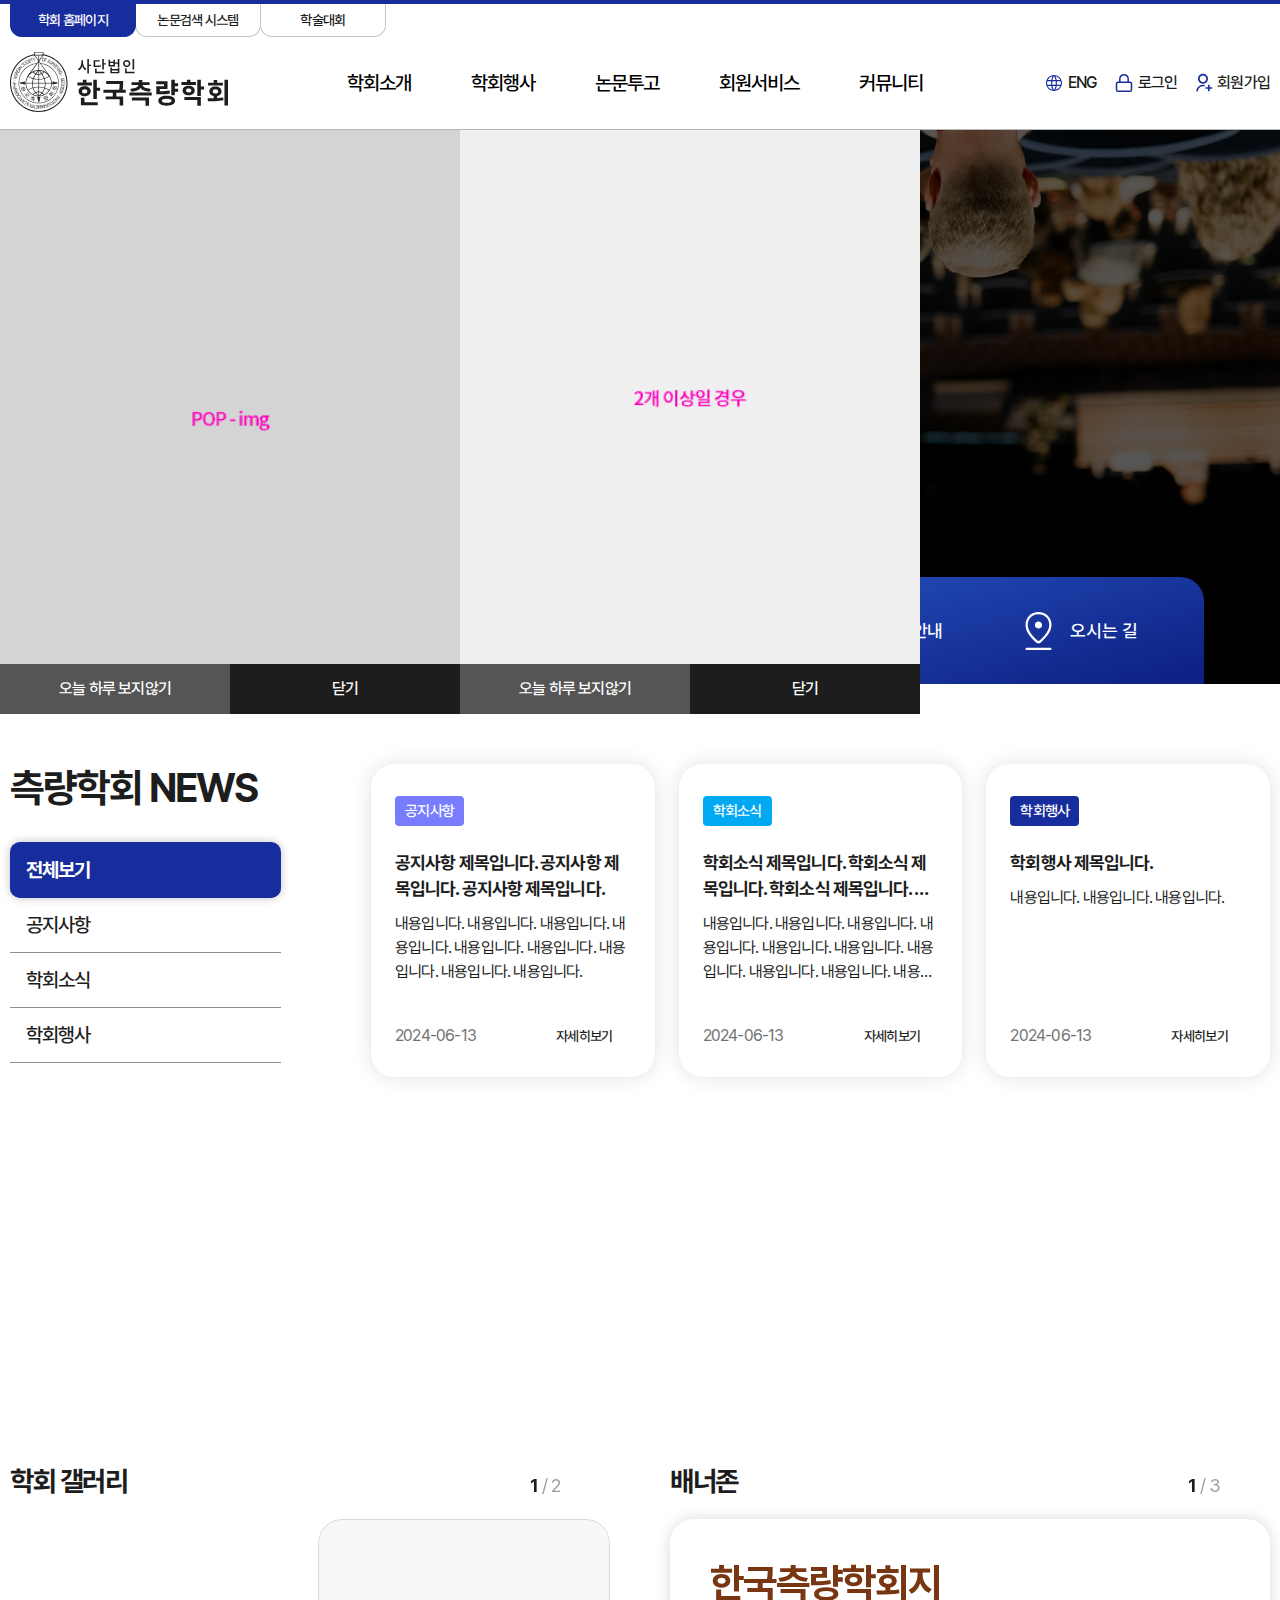
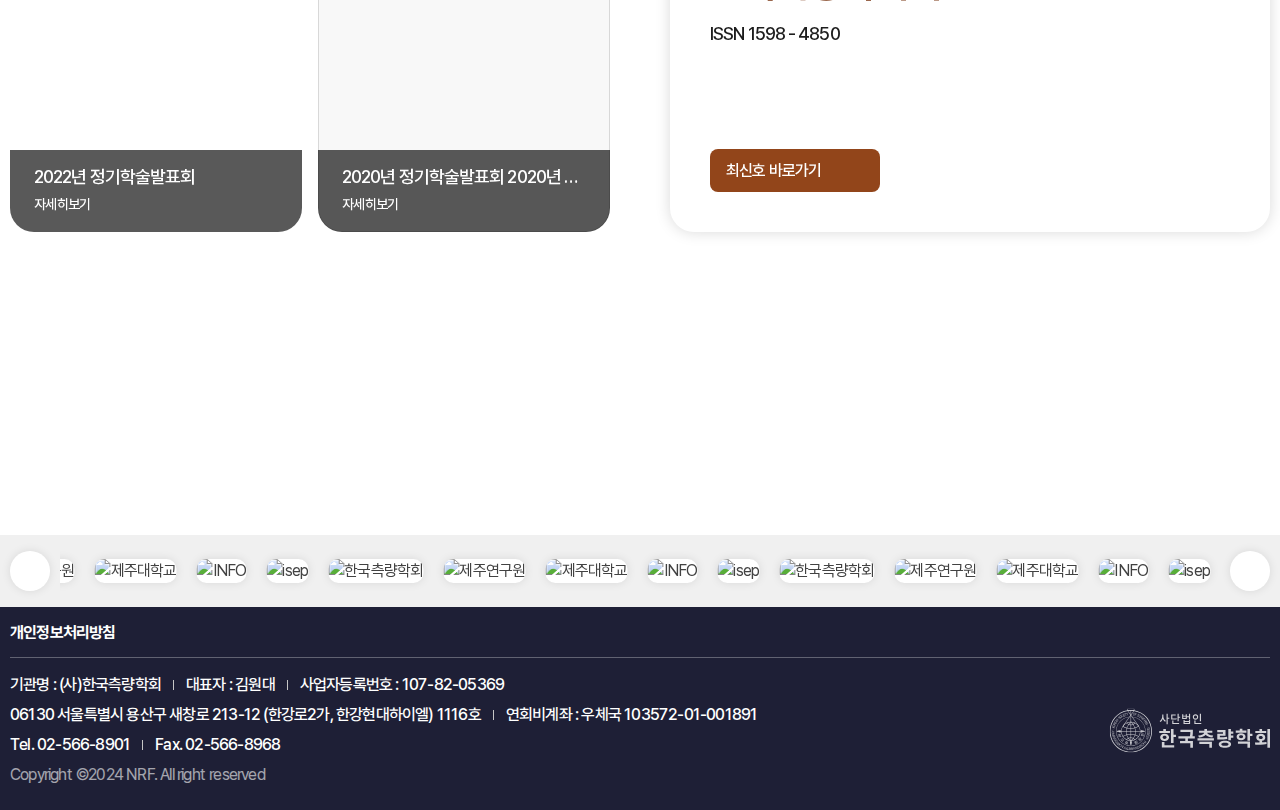
==== commit b72bbd8a: "메인페이지 완료" ====
--- a/html/index.html
+++ b/html/index.html
@@ -20,27 +20,51 @@
 
   <body>
     <!-- 메인 공지팝업 -->
-    <a href="#maNoticePop" data-tooltip="maNoticePop" aria-hidden="true" class="btn_view_pop">공지팝업 보기</a>
-    <div class="main_notice_pop" id="maNoticePop" tabindex="0" data-tooltip-con="maNoticePop" data-focus="maNoticePop" data-focus-prev="maNoticePop-close">
-      <!-- <div class="mask tooltip-close"></div> -->
+    <div class="main_notice_pop">
+      <!-- pop_con 2개 이상일 경우 디폴트 순서층 이외 z-index로 층 조절 가능 -->
+      <div class="pop_con" style="z-index: 5">
+        <div class="img"><img src="../images/img_pop_sample01.png" alt="" /></div>
+        <div class="btns">
+          <button class="btn_invisible"><span>오늘 하루 보지않기 </span></button>
+          <button class="btn_close"><span>닫기</span></button>
+        </div>
+      </div>
+      <!--// pop_con -->
+
+      <!-- pop_con -->
       <div class="pop_con">
-        <div class="img"><img src="../images/img_noimage.png" alt="이미지 없음" /></div>
+        <div class="img"><img src="../images/img_pop_sample02.png" alt="" /></div>
         <div class="btns">
-          <button class="btn_invisible"><span>오늘하루 보지 않기</span></button>
-          <button class="btn_close tooltip-close" data-focus="maNoticePop-close" data-focus-next="maNoticePop"><span>닫기</span></button>
+          <button class="btn_invisible"><span>오늘 하루 보지않기 </span></button>
+          <button class="btn_close"><span>닫기</span></button>
         </div>
       </div>
+      <!--// pop_con -->
     </div>
+    <!--// 메인 공지팝업 -->
+
+    <!-- 학술대회팝업 -->
+    <!-- <div class="main_notice_pop">
+      <div class="pop_con" style="width: 800px">
+        <div class="img"><img src="../images/img_pop_sample01.png" alt="" /></div>
+        <div class="btns">
+          <button class="btn_invisible"><span>오늘 하루 보지않기 </span></button>
+          <button class="btn_close"><span>닫기</span></button>
+        </div>
+      </div>
+    </div> -->
+    <!--// 학술대회팝업 -->
     <script>
       $(function () {
-        // $("[data-tooltip='maNoticePop']").click();
-
-        $(".main_notice_pop .tooltip-close").on("click", function () {
-          $(".btn_view_pop").remove(); //팝업 닫을시 class="btn_view_pop" 해당태그도 삭제
+        // 팝업 닫기
+        $(".main_notice_pop .btn_close").on("click", function () {
+          $(this).parents(".pop_con").hide();
         });
       });
     </script>
-    <!--// 메인 공지팝업 -->
+    
+
+    
 
     <!-- skip nav -->
     <div id="skip_nav">
@@ -372,9 +396,7 @@
                       <a href="#" class="inbox">
                         <span class="txt_type type02">학회소식</span>
                         <h4 class="tit">학회소식 제목입니다. 학회소식 제목입니다. 학회소식 제목입니다. 학회소식 제목입니다. 학회소식 제목입니다. 학회소식 제목입니다. 학회소식 제목입니다. 학회소식 제목입니다. 학회소식 제목입니다.</h4>
-                        <p class="txt">
-                          내용입니다. 내용입니다. 내용입니다. 내용입니다. 내용입니다. 내용입니다. 내용입니다. 내용입니다. 내용입니다. 내용입니다. 내용입니다. 내용입니다. 내용입니다. 내용입니다. 내용입니다. 내용입니다. 내용입니다. 내용입니다.
-                        </p>
+                        <p class="txt">내용입니다. 내용입니다. 내용입니다. 내용입니다. 내용입니다. 내용입니다. 내용입니다. 내용입니다. 내용입니다. 내용입니다. 내용입니다. 내용입니다. 내용입니다. 내용입니다. 내용입니다. 내용입니다. 내용입니다. 내용입니다.</p>
                         <div class="date_more">
                           <span class="date">2024-06-13</span>
                           <span class="more">자세히보기</span>
@@ -628,7 +650,7 @@
             <div class="inbox">
               <div class="txtbox">
                 <h2 class="tit">한국측량학회 소개</h2>
-                <p class="txt">본 학회 홈페이지를 방문해 주신 회원 여러분과 방문자 여러분 환영합니다.</p>
+                <p class="txt">본 학회 홈페이지를 방문해 주신 회원 여러분과 <span class="mobile_br"></span> 방문자 여러분 환영합니다.</p>
               </div>
               <div class="linkbox">
                 <a href="#">학회장 인사말</a>
@@ -690,7 +712,7 @@
             <div class="txt_box">
               <p class="txt">
                 기관명 : (사)한국측량학회<i class="ico_line"></i>대표자 : 김원대<i class="ico_line mobile_br"></i>사업자등록번호 : 107-82-05369<br />
-                06130 서울특별시 용산구 새창로 213-12 (한강로2가, 한강현대하이엘) 1116호<i class="ico_line mobile_br"></i>연회비계좌 : 우체국 103572-01-001891<br />
+                06130 서울특별시 용산구 새창로 213-12 (한강로2가,<span class="mobile_br"></span> 한강현대하이엘) 1116호<i class="ico_line mobile_br"></i>연회비계좌 : 우체국 103572-01-001891<br />
                 Tel. 02-566-8901<i class="ico_line"></i>Fax. 02-566-8968
               </p>
               <p class="copyright">Copyright ©2024 NRF. All right reserved</p>
--- a/css/style.css
+++ b/css/style.css
@@ -7,7 +7,7 @@
 
 /* font */
 /* @import url('https://fonts.googleapis.com/css2?family=Roboto:wght@300;400;500;700;900&display=swap'); */
-@import url("fonts/NotoSansKR/NotoSansKR.css");
+@import url("fonts/Pretendard/Pretendard.css");
 
 /* default set */
 @import url("base.css");
--- a/css/main.css
+++ b/css/main.css
@@ -175,7 +175,7 @@
   font-size: 18px;
   line-height: 22px;
   font-weight: 500;
-  letter-spacing: -0.06em;
+  letter-spacing: -0.006em;
 }
 
 .ma_content {
@@ -808,7 +808,9 @@
 .foot_banners .swiper-slide a {
   display: block;
   border-radius: 10px;
+  background-color: #fff;
   box-shadow: 0 0 10px rgba(0, 0, 0, 0.1);
+  text-align: center;
   overflow: hidden;
 }
 .foot_banners .swiper-slide a img {
@@ -925,8 +927,6 @@
   .ma_visual .inbox {
     height: 426px;
   }
-  .ma_visual .inbox .txt01 {
-  }
   .ma_visual > .swiper-button-prev {
     left: 35px;
     width: 70px;
@@ -957,13 +957,14 @@
   }
   .ma_visual_menu li .inbox {
     justify-content: center;
+    height: 95px;
     margin: 0 -1px -1px 0;
     padding: 0;
     border-right: 1px solid rgba(255, 255, 255, 0.25);
     border-bottom: 1px solid rgba(255, 255, 255, 0.25);
   }
   .ma_visual_menu li .inbox .txt {
-    min-width: 92px;
+    min-width: 98px;
   }
 
   .ma_news {
@@ -1014,6 +1015,10 @@
   .ma_news_tab .in_cont ul li:last-child {
     flex: 0 0 calc(100% / 2 + 23px);
     padding-right: 35px;
+  }
+  .ma_news_tab .inbox:focus,
+  .ma_news_tab .inbox:hover {
+    transform: translateY(0);
   }
   .ma_news_tab > li .btn_more {
     position: absolute;
@@ -1036,7 +1041,286 @@
     margin: 0;
     padding: 0 35px;
   }
+
+  .ma_gallery_bnzone {
+    flex-direction: column;
+    margin-top: 60px;
+    padding: 0 35px;
+  }
+  .ma_gallery_bnzone .ma_gallery {
+    flex: none;
+  }
+  .ma_gallery_bnzone .ma_bnzone {
+    flex: none;
+    margin: 60px 0 0 0;
+  }
+
+  .ma_intro {
+    margin: 60px auto 80px;
+    padding: 0 35px;
+  }
+  .ma_intro .inbox {
+    flex-direction: column;
+    background-position: 60% center;
+  }
+  .ma_intro .inbox .txtbox {
+    flex-direction: column;
+    margin: 0 auto;
+  }
+  .ma_intro .inbox .txtbox .tit {
+    margin: 0 auto 10px;
+    text-align: center;
+  }
+  .ma_intro .inbox .txtbox .txt {
+    text-align: center;
+  }
+  .ma_intro .inbox .linkbox {
+    margin: 32px auto 0;
+  }
+
+  .foot_banners_wrap {
+    padding: 0 35px;
+  }
+  .foot_banners {
+    padding: 0 60px;
+  }
+  .foot_banners .swiper-slide {
+    padding: 20px 9px;
+  }
+  .foot_banners .swiper-slide a img {
+    width: 180px;
+    height: 58px;
+  }
 }
 
 @media screen and (max-width: 767px) {
-}
+  .ma_visual .inbox {
+    height: 308px;
+  }
+  .ma_visual .inbox .txt01 {
+    font-size: 24px;
+    line-height: 29px;
+  }
+  .ma_visual .inbox .txt02 {
+    font-size: 40px;
+    line-height: 48px;
+  }
+  .ma_visual .inbox .txt03 {
+    margin-top: 12px;
+    font-size: 16px;
+    line-height: 19px;
+  }
+  .ma_visual > .swiper-button-prev,
+  .ma_visual > .swiper-button-next {
+    display: none;
+  }
+  .ma_visual .swiper_ctrl {
+    bottom: 60px;
+  }
+  .ma_visual .swiper_ctrl .swp_btn {
+    display: block;
+    position: static;
+    width: 24px;
+    height: 24px;
+    margin: 0;
+    border: none;
+    background-color: transparent;
+    background-repeat: no-repeat;
+    background-position: center;
+    background-size: contain;
+  }
+  .ma_visual .swiper_ctrl .swiper-button-prev {
+    background-image: url(../images/main/ico_arrow_left_white.svg);
+  }
+  .ma_visual .swiper_ctrl .swiper-button-next {
+    background-image: url(../images/main/ico_arrow_right_white.svg);
+  }
+  .ma_visual .swiper_ctrl .swiper-pagination {
+    margin: 0 2px;
+  }
+  .ma_visual .swiper_ctrl .btn_stop_play {
+    margin-left: 0;
+  }
+
+  .ma_visual_menu li {
+    flex: 0 1 calc(100% / 2);
+  }
+  .ma_visual_menu li .inbox {
+    height: 68px;
+  }
+  .ma_visual_menu li .inbox .ico {
+    width: 36px;
+    height: 36px;
+    margin-right: 6px;
+  }
+  .ma_visual_menu li .inbox .txt {
+    min-width: 78px;
+    font-size: 14px;
+    line-height: 17px;
+  }
+
+  .ma_news {
+    height: 437px;
+    margin: 40px auto 25px;
+    padding: 0 16px;
+  }
+  .ma_news .titlebox {
+    left: 16px;
+  }
+  .ma_news .titlebox .title {
+    font-size: 24px;
+    line-height: 29px;
+  }
+  .ma_news_tab {
+    margin-top: 54px;
+  }
+  .ma_news_tab > li {
+    min-width: 81px;
+  }
+  .ma_news_tab > li > h3 a {
+    height: 35px;
+    font-size: 16px;
+    line-height: 19px;
+  }
+  .ma_news_tab > li.active .in_cont {
+    top: 94px;
+    padding: 15px 16px;
+  }
+  .ma_news_tab .in_cont ul li {
+    flex: 0 0 calc(100%);
+  }
+  .ma_news_tab .in_cont ul li + li {
+    margin-left: 16px;
+  }
+  .ma_news_tab .in_cont ul li:last-child {
+    flex: 0 0 calc(100% + 16px);
+    padding-right: 16px;
+  }
+  .ma_news_tab .inbox {
+    box-shadow: 0 0 15px rgba(0, 0, 0, 0.15);
+  }
+  .ma_news_tab > li .btn_more {
+    top: 0;
+    right: 16px;
+  }
+
+  .ma_twobanner li:first-child .inbox,
+  .ma_twobanner li:last-child .inbox {
+    flex-direction: column;
+    justify-content: center;
+    align-items: flex-start;
+    height: 191px;
+    padding: 0 16px;
+  }
+  .ma_twobanner .inbox .txtbox {
+    flex: none;
+    margin: 0 0 24px;
+  }
+  .ma_twobanner .inbox .txtbox .tit {
+    font-size: 20px;
+    line-height: 24px;
+  }
+  .ma_twobanner .inbox .txtbox .txt {
+    margin-top: 8px;
+    font-size: 14px;
+    line-height: 17px;
+  }
+  .ma_twobanner .inbox .btn_go {
+    min-width: 157px;
+    padding: 9px 15px;
+    font-size: 14px;
+    line-height: 17px;
+  }
+
+  .ma_gallery_bnzone {
+    margin-top: 40px;
+    padding: 0 16px;
+  }
+  .ma_gallery_bnzone .titlebox .title {
+    font-size: 24px;
+    line-height: 29px;
+  }
+  .ma_gallery_bnzone .titlebox .swiper_ctrl .swiper-button-prev,
+  .ma_gallery_bnzone .titlebox .swiper_ctrl .swiper-button-next,
+  .ma_gallery_bnzone .titlebox .swiper_ctrl .btn_stop_play {
+    width: 20px;
+    height: 20px;
+  }
+  .ma_gallery_bnzone .titlebox .swiper_ctrl .swiper-pagination {
+    height: 20px;
+  }
+  .ma_gallery_bnzone .titlebox .swiper_ctrl .swiper-pagination * {
+    font-size: 16px;
+    line-height: 20px;
+  }
+  .ma_gallery_bnzone .ma_bnzone .inbox .txtbox {
+    padding: 32px;
+  }
+  .ma_gallery_bnzone .ma_bnzone .inbox .txtbox .tit {
+    font-size: 24px;
+    line-height: 29px;
+  }
+  .ma_gallery_bnzone .ma_bnzone .inbox .txtbox .txt {
+    margin: 12px 0;
+    font-size: 16px;
+    line-height: 19px;
+  }
+  .ma_gallery_bnzone .ma_bnzone .inbox .txtbox .more {
+    min-width: 157px;
+    padding: 9px 15px;
+    font-size: 14px;
+    line-height: 17px;
+  }
+  .ma_gallery_bnzone .ma_bnzone .inbox .txtbox .more::after {
+    margin-left: auto;
+  }
+
+  .ma_intro {
+    margin: 40px auto 60px;
+    padding: 0 16px;
+  }
+  .ma_intro .inbox {
+    padding: 32px 24px;
+    background-position: 67% center;
+  }
+  .ma_intro .inbox .txtbox .tit {
+    font-size: 24px;
+    line-height: 29px;
+  }
+  .ma_intro .inbox .txtbox .txt {
+    font-size: 14px;
+    line-height: 17px;
+    word-break: keep-all;
+  }
+  .ma_intro .inbox .linkbox {
+    flex-direction: column;
+    justify-content: center;
+    align-items: center;
+    margin-top: 20px;
+  }
+  .ma_intro .inbox .linkbox a {
+    width: 157px;
+    padding: 9px 15px;
+    font-size: 14px;
+    line-height: 17px;
+  }
+  .ma_intro .inbox .linkbox a + a {
+    margin: 12px 0 0 0;
+  }
+
+  .foot_banners_wrap {
+    padding: 0 16px;
+  }
+  .foot_banners {
+    padding: 0 50px;
+  }
+  .foot_banners .swiper-slide {
+    width: 100%;
+    padding: 20px 10px;
+  }
+  .foot_banners .swiper-slide a img {
+    width: 100%;
+    height: 58px;
+    object-fit: contain;
+  }
+}
